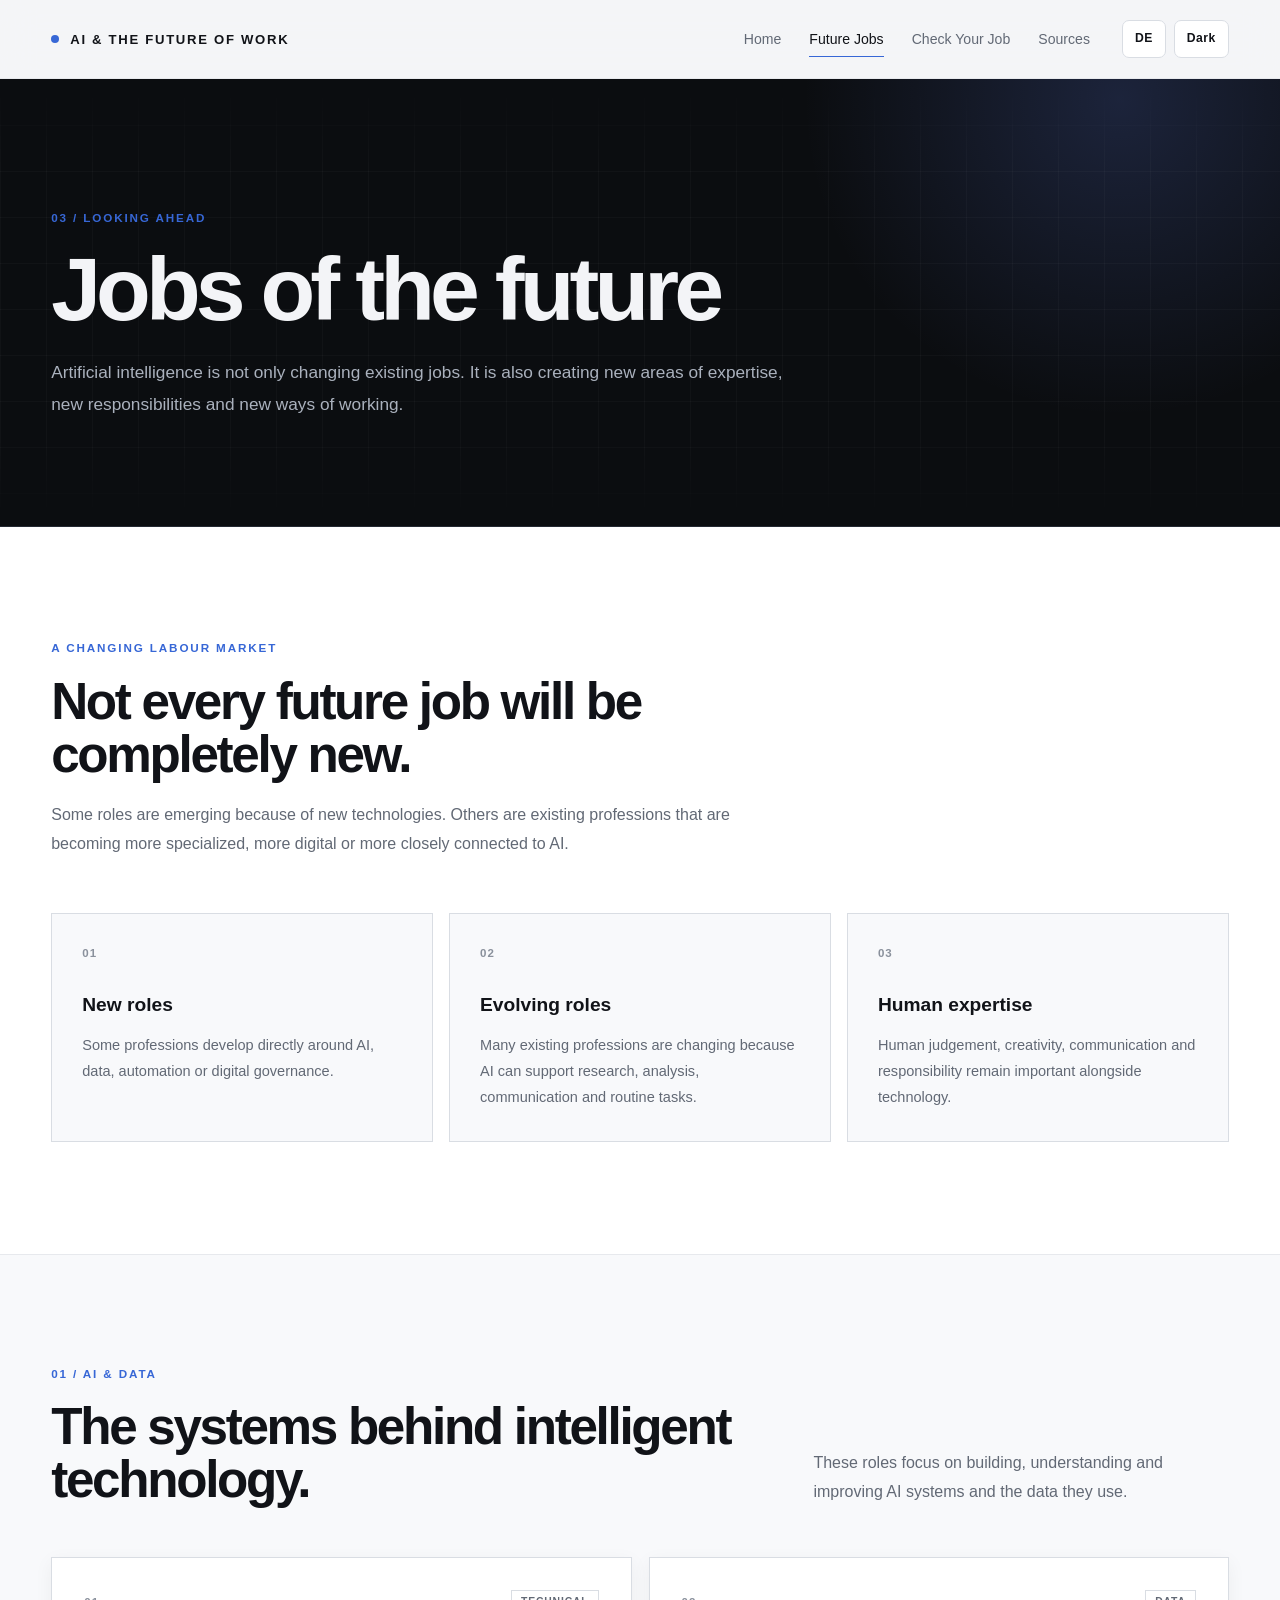
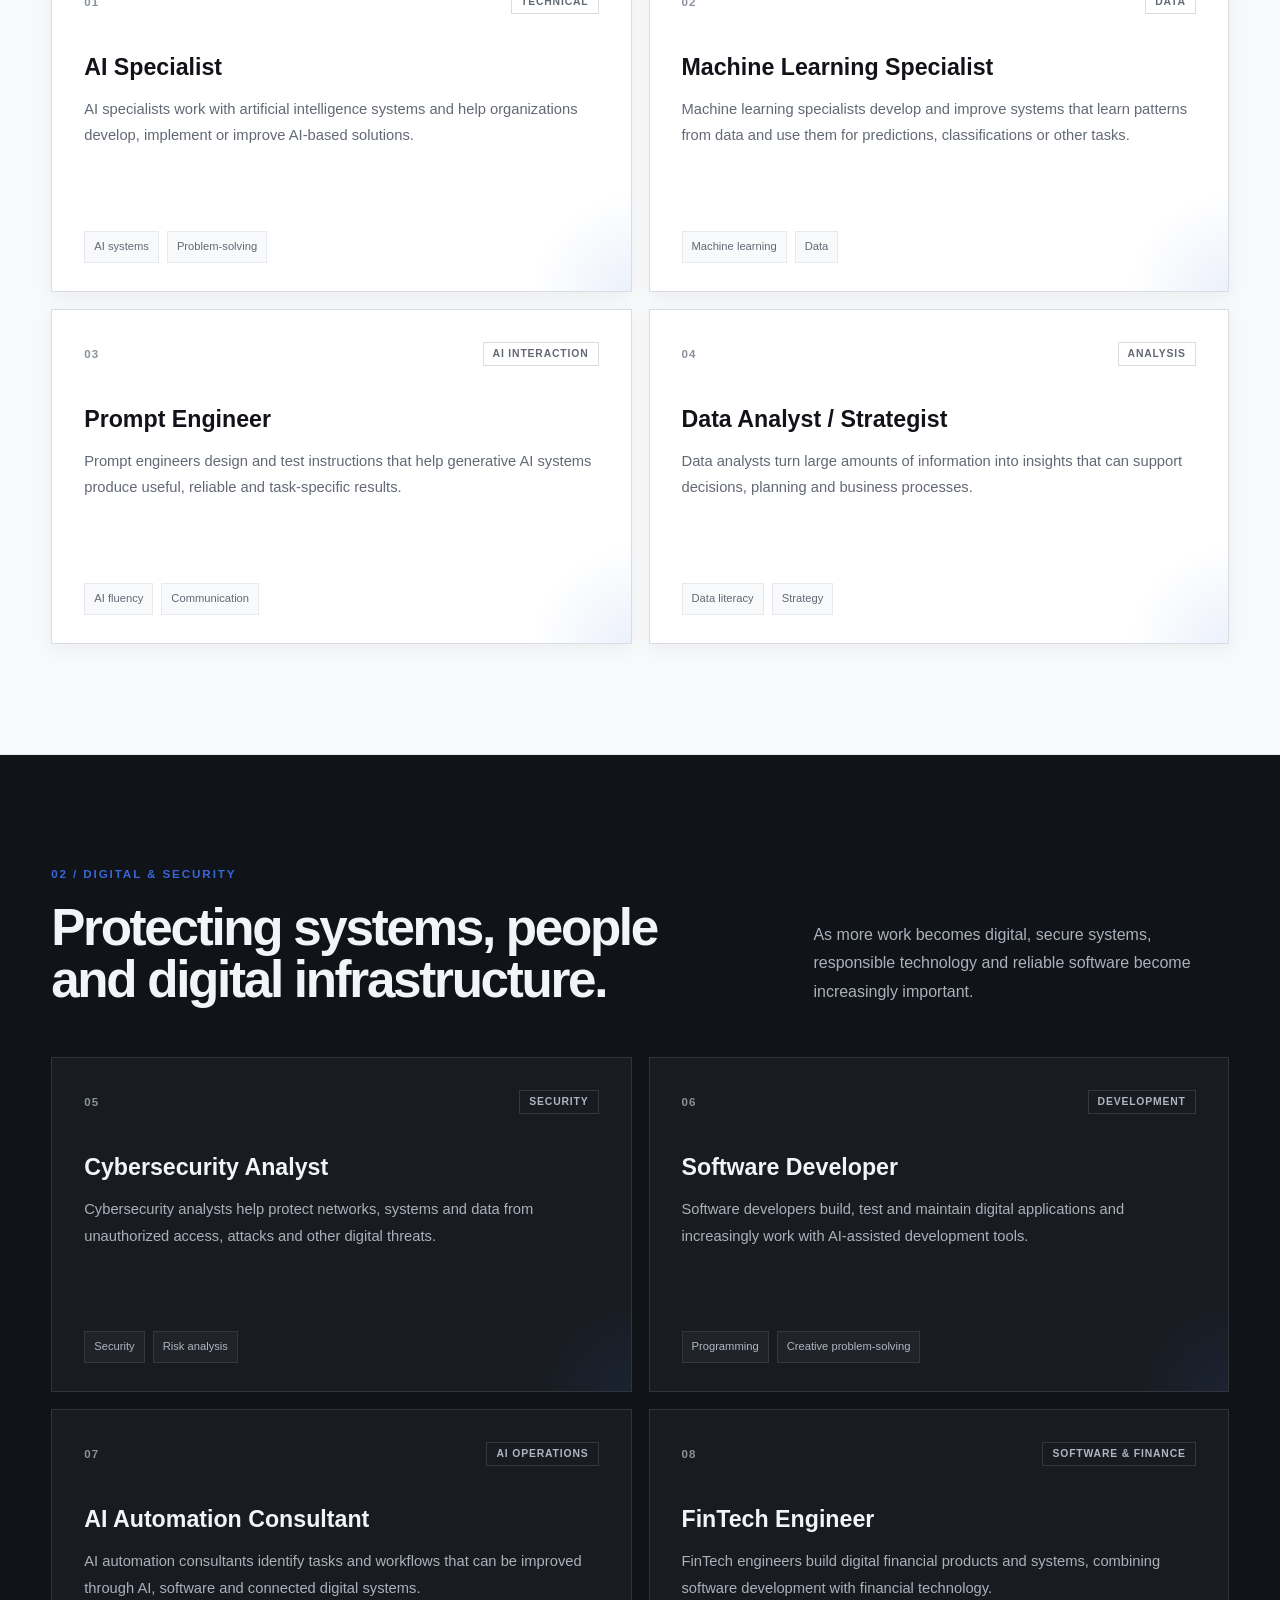
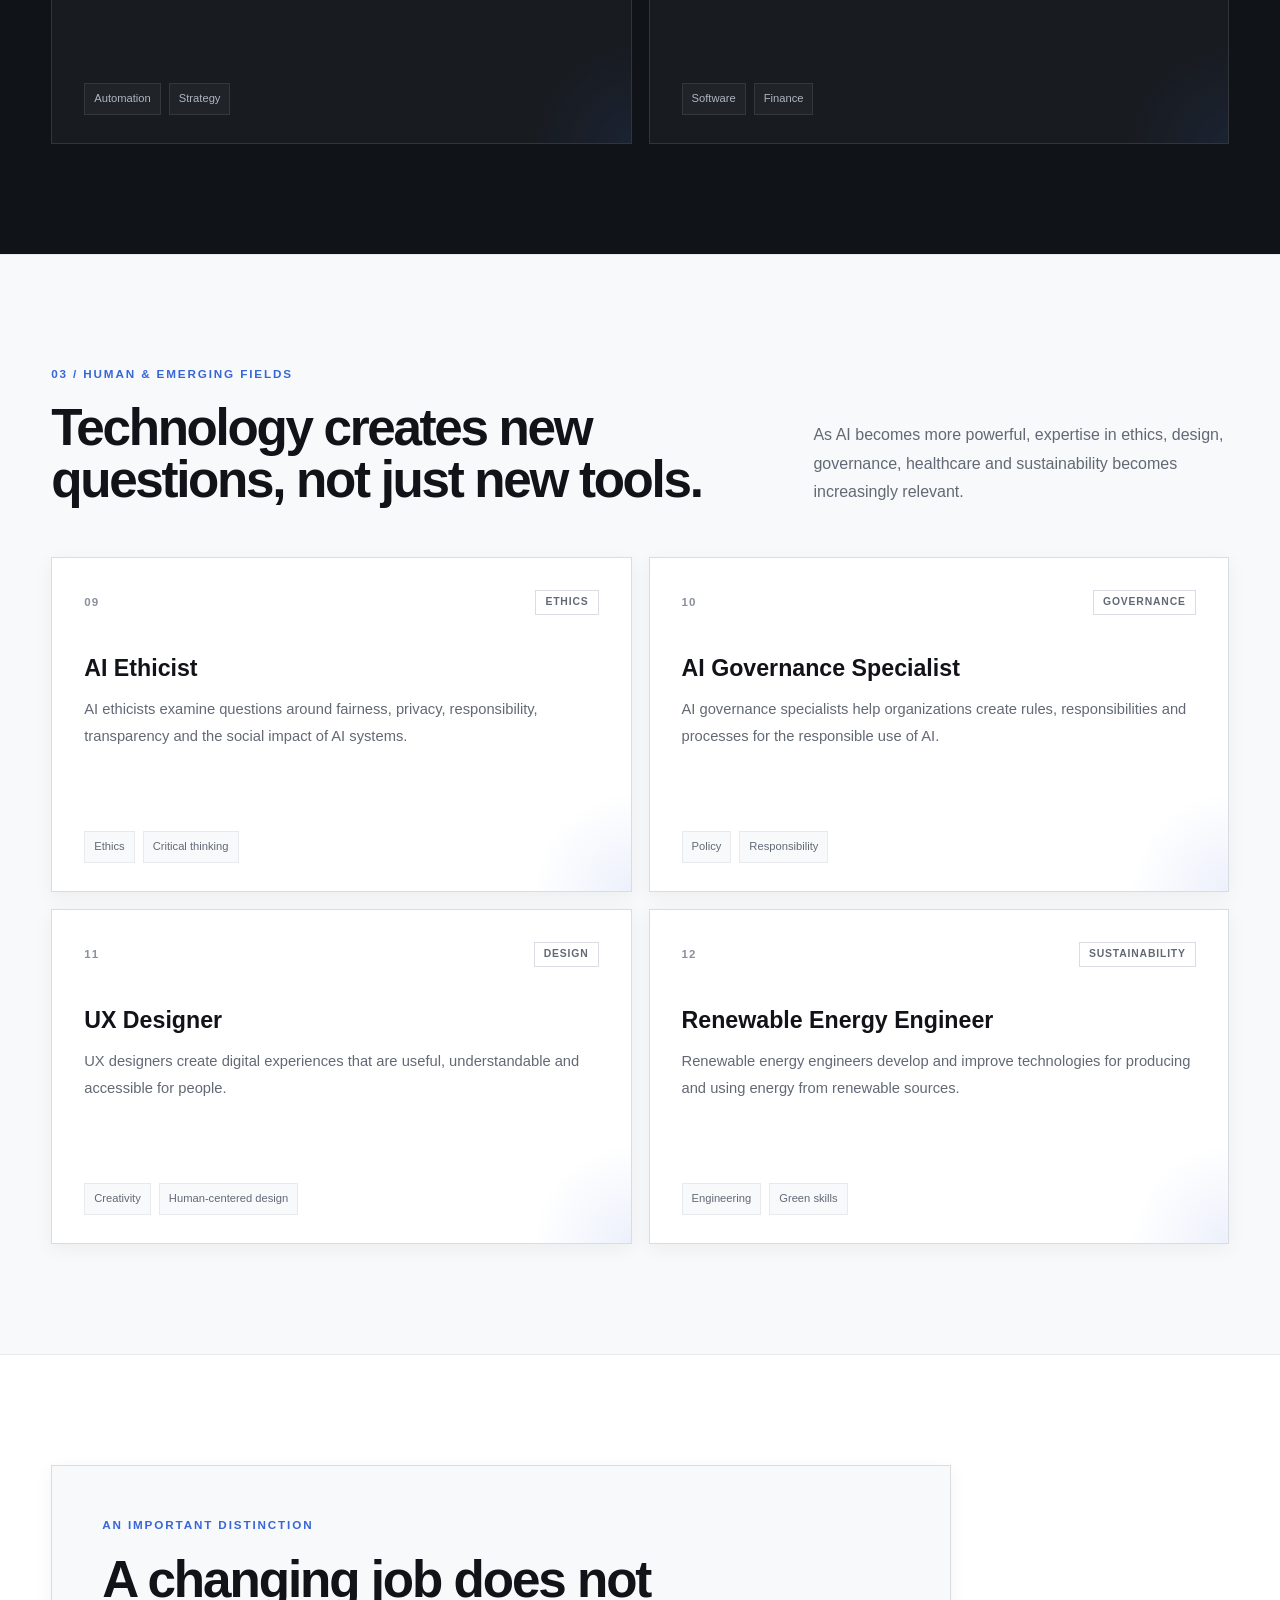
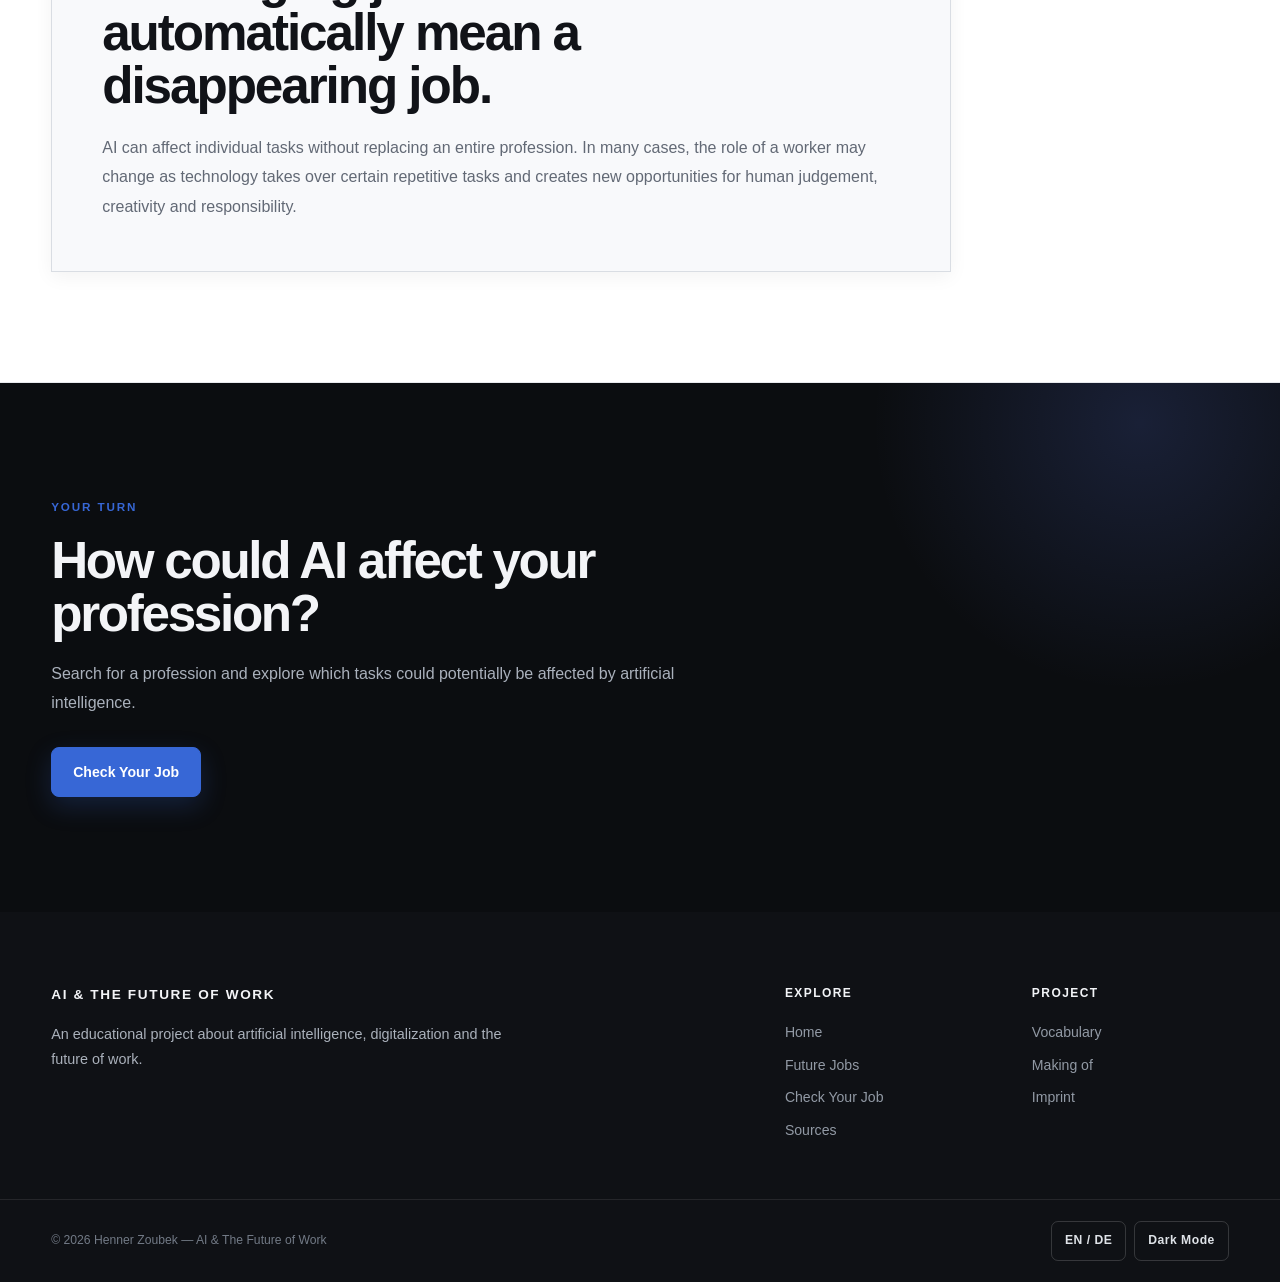
==== future-jobs.html @ 4d1d3760 "AI and the Future of Work It was a pleasure to work on this website.   The homesite is index.html." ====
<html lang="en">

<head>

    <meta charset="UTF-8">

    <meta
        name="viewport"
        content="width=device-width, initial-scale=1.0"
    >

    <meta
        name="description"
        content="Future Jobs — explore professions and areas of work that could become increasingly important as artificial intelligence and digitalization develop."
    >

    <title>
        Future Jobs — AI &amp; The Future of Work
    </title>

    <link
        rel="stylesheet"
        href="style.css"
    >

</head>


<body>


    <!-- =========================================
         HEADER
    ========================================== -->

    <header class="site-header">

        <div class="header-container">

            <a
                href="index.html"
                class="site-logo"
            >
                AI &amp; THE FUTURE OF WORK
            </a>


            <nav
                class="main-navigation"
                aria-label="Main navigation"
            >

                <a
                    href="index.html"
                    data-en="Home"
                    data-de="Startseite"
                >
                    Home
                </a>


                <a
                    href="future-jobs.html"
                    class="active"
                    data-en="Future Jobs"
                    data-de="Berufe der Zukunft"
                >
                    Future Jobs
                </a>


                <a
                    href="job-checker.html"
                    data-en="Check Your Job"
                    data-de="Deinen Beruf prüfen"
                >
                    Check Your Job
                </a>


                <a
                    href="sources.html"
                    data-en="Sources"
                    data-de="Quellen"
                >
                    Sources
                </a>

            </nav>


            <div class="header-controls">

                <button
                    type="button"
                    id="language-button"
                    aria-label="Change language"
                >
                    DE
                </button>


                <button
                    type="button"
                    id="theme-button"
                    aria-label="Toggle dark mode"
                >
                    Dark
                </button>

            </div>

        </div>

    </header>



    <!-- =========================================
         MAIN CONTENT
    ========================================== -->

    <main>


        <!-- =====================================
             HERO
        ====================================== -->

        <section class="future-jobs-hero">

            <div class="content-container">

                <div class="future-jobs-hero-content">

                    <p
                        class="section-label"
                        data-en="03 / LOOKING AHEAD"
                        data-de="03 / BLICK NACH VORN"
                    >
                        03 / LOOKING AHEAD
                    </p>


                    <h1
                        data-en="Jobs of the future"
                        data-de="Berufe der Zukunft"
                    >
                        Jobs of the future
                    </h1>


                    <p
                        data-en="Artificial intelligence is not only changing existing jobs. It is also creating new areas of expertise, new responsibilities and new ways of working."
                        data-de="Künstliche Intelligenz verändert nicht nur bestehende Berufe. Sie schafft auch neue Fachgebiete, neue Verantwortlichkeiten und neue Arbeitsweisen."
                    >
                        Artificial intelligence is not only changing
                        existing jobs. It is also creating new areas
                        of expertise, new responsibilities and new
                        ways of working.
                    </p>

                </div>

            </div>

        </section>



        <!-- =====================================
             INTRODUCTION
        ====================================== -->

        <section class="content-section future-jobs-introduction">

            <div class="content-container">

                <div class="section-header">

                    <p
                        class="section-label"
                        data-en="A CHANGING LABOUR MARKET"
                        data-de="EIN SICH VERÄNDERNDER ARBEITSMARKT"
                    >
                        A CHANGING LABOUR MARKET
                    </p>


                    <h2
                        data-en="Not every future job will be completely new."
                        data-de="Nicht jeder Zukunftsberuf wird komplett neu sein."
                    >
                        Not every future job will be completely new.
                    </h2>


                    <p
                        class="section-introduction"
                        data-en="Some roles are emerging because of new technologies. Others are existing professions that are becoming more specialized, more digital or more closely connected to AI."
                        data-de="Einige Berufe entstehen durch neue Technologien. Andere sind bestehende Berufe, die spezialisierter, digitaler oder stärker mit KI verbunden werden."
                    >
                        Some roles are emerging because of new
                        technologies. Others are existing professions
                        that are becoming more specialized, more
                        digital or more closely connected to AI.
                    </p>

                </div>


                <div class="future-job-principles">

                    <div class="future-job-principle">

                        <span class="future-job-principle-number">
                            01
                        </span>

                        <h3
                            data-en="New roles"
                            data-de="Neue Rollen"
                        >
                            New roles
                        </h3>

                        <p
                            data-en="Some professions develop directly around AI, data, automation or digital governance."
                            data-de="Einige Berufe entwickeln sich direkt rund um KI, Daten, Automatisierung oder digitale Governance."
                        >
                            Some professions develop directly around
                            AI, data, automation or digital governance.
                        </p>

                    </div>


                    <div class="future-job-principle">

                        <span class="future-job-principle-number">
                            02
                        </span>

                        <h3
                            data-en="Evolving roles"
                            data-de="Sich verändernde Berufe"
                        >
                            Evolving roles
                        </h3>

                        <p
                            data-en="Many existing professions are changing because AI can support research, analysis, communication and routine tasks."
                            data-de="Viele bestehende Berufe verändern sich, weil KI Forschung, Analyse, Kommunikation und Routineaufgaben unterstützen kann."
                        >
                            Many existing professions are changing because
                            AI can support research, analysis, communication
                            and routine tasks.
                        </p>

                    </div>


                    <div class="future-job-principle">

                        <span class="future-job-principle-number">
                            03
                        </span>

                        <h3
                            data-en="Human expertise"
                            data-de="Menschliche Expertise"
                        >
                            Human expertise
                        </h3>

                        <p
                            data-en="Human judgement, creativity, communication and responsibility remain important alongside technology."
                            data-de="Menschliches Urteilsvermögen, Kreativität, Kommunikation und Verantwortung bleiben neben Technologie wichtig."
                        >
                            Human judgement, creativity, communication
                            and responsibility remain important alongside
                            technology.
                        </p>

                    </div>

                </div>

            </div>

        </section>



        <!-- =====================================
             AI & DATA
        ====================================== -->

        <section class="future-jobs-category">

            <div class="content-container">

                <div class="future-jobs-category-header">

                    <div>

                        <p
                            class="section-label"
                            data-en="01 / AI & DATA"
                            data-de="01 / KI & DATEN"
                        >
                            01 / AI &amp; DATA
                        </p>


                        <h2
                            data-en="The systems behind intelligent technology."
                            data-de="Die Systeme hinter intelligenter Technologie."
                        >
                            The systems behind intelligent technology.
                        </h2>

                    </div>


                    <p
                        data-en="These roles focus on building, understanding and improving AI systems and the data they use."
                        data-de="Diese Berufe beschäftigen sich mit der Entwicklung, dem Verständnis und der Verbesserung von KI-Systemen und den dazugehörigen Daten."
                    >
                        These roles focus on building, understanding
                        and improving AI systems and the data they use.
                    </p>

                </div>


                <div class="future-job-grid">


                    <article class="future-job-card">

                        <div class="future-job-card-top">

                            <span class="future-job-number">
                                01
                            </span>

                            <span
                                class="future-job-tag"
                                data-en="TECHNICAL"
                                data-de="TECHNISCH"
                            >
                                TECHNICAL
                            </span>

                        </div>


                        <h3
                            data-en="AI Specialist"
                            data-de="KI-Spezialist"
                        >
                            AI Specialist
                        </h3>


                        <p
                            data-en="AI specialists work with artificial intelligence systems and help organizations develop, implement or improve AI-based solutions."
                            data-de="KI-Spezialisten arbeiten mit Systemen künstlicher Intelligenz und helfen Organisationen dabei, KI-Lösungen zu entwickeln, einzusetzen oder zu verbessern."
                        >
                            AI specialists work with artificial
                            intelligence systems and help organizations
                            develop, implement or improve AI-based
                            solutions.
                        </p>


                        <div class="future-job-skills">

                            <span
                                data-en="AI systems"
                                data-de="KI-Systeme"
                            >
                                AI systems
                            </span>

                            <span
                                data-en="Problem-solving"
                                data-de="Problemlösung"
                            >
                                Problem-solving
                            </span>

                        </div>

                    </article>



                    <article class="future-job-card">

                        <div class="future-job-card-top">

                            <span class="future-job-number">
                                02
                            </span>

                            <span
                                class="future-job-tag"
                                data-en="DATA"
                                data-de="DATEN"
                            >
                                DATA
                            </span>

                        </div>


                        <h3
                            data-en="Machine Learning Specialist"
                            data-de="Machine-Learning-Spezialist"
                        >
                            Machine Learning Specialist
                        </h3>


                        <p
                            data-en="Machine learning specialists develop and improve systems that learn patterns from data and use them for predictions, classifications or other tasks."
                            data-de="Machine-Learning-Spezialisten entwickeln und verbessern Systeme, die Muster aus Daten lernen und für Vorhersagen, Klassifikationen oder andere Aufgaben nutzen."
                        >
                            Machine learning specialists develop and
                            improve systems that learn patterns from data
                            and use them for predictions, classifications
                            or other tasks.
                        </p>


                        <div class="future-job-skills">

                            <span
                                data-en="Machine learning"
                                data-de="Maschinelles Lernen"
                            >
                                Machine learning
                            </span>

                            <span
                                data-en="Data"
                                data-de="Daten"
                            >
                                Data
                            </span>

                        </div>

                    </article>



                    <article class="future-job-card">

                        <div class="future-job-card-top">

                            <span class="future-job-number">
                                03
                            </span>

                            <span
                                class="future-job-tag"
                                data-en="AI INTERACTION"
                                data-de="KI-INTERAKTION"
                            >
                                AI INTERACTION
                            </span>

                        </div>


                        <h3
                            data-en="Prompt Engineer"
                            data-de="Prompt Engineer"
                        >
                            Prompt Engineer
                        </h3>


                        <p
                            data-en="Prompt engineers design and test instructions that help generative AI systems produce useful, reliable and task-specific results."
                            data-de="Prompt Engineers entwickeln und testen Anweisungen, mit denen generative KI-Systeme nützliche, zuverlässige und aufgabenbezogene Ergebnisse erzeugen."
                        >
                            Prompt engineers design and test instructions
                            that help generative AI systems produce useful,
                            reliable and task-specific results.
                        </p>


                        <div class="future-job-skills">

                            <span
                                data-en="AI fluency"
                                data-de="KI-Kompetenz"
                            >
                                AI fluency
                            </span>

                            <span
                                data-en="Communication"
                                data-de="Kommunikation"
                            >
                                Communication
                            </span>

                        </div>

                    </article>



                    <article class="future-job-card">

                        <div class="future-job-card-top">

                            <span class="future-job-number">
                                04
                            </span>

                            <span
                                class="future-job-tag"
                                data-en="ANALYSIS"
                                data-de="ANALYSE"
                            >
                                ANALYSIS
                            </span>

                        </div>


                        <h3
                            data-en="Data Analyst / Strategist"
                            data-de="Datenanalyst / Datenstratege"
                        >
                            Data Analyst / Strategist
                        </h3>


                        <p
                            data-en="Data analysts turn large amounts of information into insights that can support decisions, planning and business processes."
                            data-de="Datenanalysten machen aus großen Informationsmengen Erkenntnisse, die Entscheidungen, Planung und Geschäftsprozesse unterstützen können."
                        >
                            Data analysts turn large amounts of information
                            into insights that can support decisions,
                            planning and business processes.
                        </p>


                        <div class="future-job-skills">

                            <span
                                data-en="Data literacy"
                                data-de="Datenkompetenz"
                            >
                                Data literacy
                            </span>

                            <span
                                data-en="Strategy"
                                data-de="Strategie"
                            >
                                Strategy
                            </span>

                        </div>

                    </article>

                </div>

            </div>

        </section>



        <!-- =====================================
             DIGITAL & SECURITY
        ====================================== -->

        <section class="future-jobs-category future-jobs-category-dark">

            <div class="content-container">

                <div class="future-jobs-category-header">

                    <div>

                        <p
                            class="section-label"
                            data-en="02 / DIGITAL & SECURITY"
                            data-de="02 / DIGITAL & SICHERHEIT"
                        >
                            02 / DIGITAL &amp; SECURITY
                        </p>


                        <h2
                            data-en="Protecting systems, people and digital infrastructure."
                            data-de="Systeme, Menschen und digitale Infrastruktur schützen."
                        >
                            Protecting systems, people and digital infrastructure.
                        </h2>

                    </div>


                    <p
                        data-en="As more work becomes digital, secure systems, responsible technology and reliable software become increasingly important."
                        data-de="Je digitaler die Arbeitswelt wird, desto wichtiger werden sichere Systeme, verantwortungsvolle Technologie und zuverlässige Software."
                    >
                        As more work becomes digital, secure systems,
                        responsible technology and reliable software
                        become increasingly important.
                    </p>

                </div>


                <div class="future-job-grid">


                    <article class="future-job-card">

                        <div class="future-job-card-top">

                            <span class="future-job-number">
                                05
                            </span>

                            <span
                                class="future-job-tag"
                                data-en="SECURITY"
                                data-de="SICHERHEIT"
                            >
                                SECURITY
                            </span>

                        </div>


                        <h3
                            data-en="Cybersecurity Analyst"
                            data-de="Cybersicherheitsanalyst"
                        >
                            Cybersecurity Analyst
                        </h3>


                        <p
                            data-en="Cybersecurity analysts help protect networks, systems and data from unauthorized access, attacks and other digital threats."
                            data-de="Cybersicherheitsanalysten helfen dabei, Netzwerke, Systeme und Daten vor unbefugtem Zugriff, Angriffen und anderen digitalen Bedrohungen zu schützen."
                        >
                            Cybersecurity analysts help protect
                            networks, systems and data from unauthorized
                            access, attacks and other digital threats.
                        </p>


                        <div class="future-job-skills">

                            <span
                                data-en="Security"
                                data-de="Sicherheit"
                            >
                                Security
                            </span>

                            <span
                                data-en="Risk analysis"
                                data-de="Risikoanalyse"
                            >
                                Risk analysis
                            </span>

                        </div>

                    </article>



                    <article class="future-job-card">

                        <div class="future-job-card-top">

                            <span class="future-job-number">
                                06
                            </span>

                            <span
                                class="future-job-tag"
                                data-en="DEVELOPMENT"
                                data-de="ENTWICKLUNG"
                            >
                                DEVELOPMENT
                            </span>

                        </div>


                        <h3
                            data-en="Software Developer"
                            data-de="Softwareentwickler"
                        >
                            Software Developer
                        </h3>


                        <p
                            data-en="Software developers build, test and maintain digital applications and increasingly work with AI-assisted development tools."
                            data-de="Softwareentwickler entwickeln, testen und warten digitale Anwendungen und arbeiten zunehmend mit KI-gestützten Entwicklungswerkzeugen."
                        >
                            Software developers build, test and maintain
                            digital applications and increasingly work
                            with AI-assisted development tools.
                        </p>


                        <div class="future-job-skills">

                            <span
                                data-en="Programming"
                                data-de="Programmierung"
                            >
                                Programming
                            </span>

                            <span
                                data-en="Creative problem-solving"
                                data-de="Kreatives Problemlösen"
                            >
                                Creative problem-solving
                            </span>

                        </div>

                    </article>



                    <article class="future-job-card">

                        <div class="future-job-card-top">

                            <span class="future-job-number">
                                07
                            </span>

                            <span
                                class="future-job-tag"
                                data-en="AI OPERATIONS"
                                data-de="KI-AUTOMATISIERUNG"
                            >
                                AI OPERATIONS
                            </span>

                        </div>


                        <h3
                            data-en="AI Automation Consultant"
                            data-de="KI-Automatisierungsberater"
                        >
                            AI Automation Consultant
                        </h3>


                        <p
                            data-en="AI automation consultants identify tasks and workflows that can be improved through AI, software and connected digital systems."
                            data-de="KI-Automatisierungsberater analysieren Aufgaben und Arbeitsabläufe, die durch KI, Software und vernetzte digitale Systeme verbessert werden können."
                        >
                            AI automation consultants identify tasks
                            and workflows that can be improved through
                            AI, software and connected digital systems.
                        </p>


                        <div class="future-job-skills">

                            <span
                                data-en="Automation"
                                data-de="Automatisierung"
                            >
                                Automation
                            </span>

                            <span
                                data-en="Strategy"
                                data-de="Strategie"
                            >
                                Strategy
                            </span>

                        </div>

                    </article>



                    <article class="future-job-card">

                        <div class="future-job-card-top">

                            <span class="future-job-number">
                                08
                            </span>

                            <span
                                class="future-job-tag"
                                data-en="SOFTWARE & FINANCE"
                                data-de="SOFTWARE & FINANZEN"
                            >
                                SOFTWARE &amp; FINANCE
                            </span>

                        </div>


                        <h3
                            data-en="FinTech Engineer"
                            data-de="FinTech Engineer"
                        >
                            FinTech Engineer
                        </h3>


                        <p
                            data-en="FinTech engineers build digital financial products and systems, combining software development with financial technology."
                            data-de="FinTech Engineers entwickeln digitale Finanzprodukte und -systeme und verbinden Softwareentwicklung mit Finanztechnologie."
                        >
                            FinTech engineers build digital financial
                            products and systems, combining software
                            development with financial technology.
                        </p>


                        <div class="future-job-skills">

                            <span
                                data-en="Software"
                                data-de="Software"
                            >
                                Software
                            </span>

                            <span
                                data-en="Finance"
                                data-de="Finanzen"
                            >
                                Finance
                            </span>

                        </div>

                    </article>

                </div>

            </div>

        </section>



        <!-- =====================================
             HUMAN & EMERGING FIELDS
        ====================================== -->

        <section class="future-jobs-category">

            <div class="content-container">

                <div class="future-jobs-category-header">

                    <div>

                        <p
                            class="section-label"
                            data-en="03 / HUMAN & EMERGING FIELDS"
                            data-de="03 / MENSCH & NEUE BEREICHE"
                        >
                            03 / HUMAN &amp; EMERGING FIELDS
                        </p>


                        <h2
                            data-en="Technology creates new questions, not just new tools."
                            data-de="Technologie schafft nicht nur neue Werkzeuge, sondern auch neue Fragen."
                        >
                            Technology creates new questions,
                            not just new tools.
                        </h2>

                    </div>


                    <p
                        data-en="As AI becomes more powerful, expertise in ethics, design, governance, healthcare and sustainability becomes increasingly relevant."
                        data-de="Je leistungsfähiger KI wird, desto wichtiger werden Fachwissen in Ethik, Design, Governance, Gesundheitswesen und Nachhaltigkeit."
                    >
                        As AI becomes more powerful, expertise in ethics,
                        design, governance, healthcare and sustainability
                        becomes increasingly relevant.
                    </p>

                </div>


                <div class="future-job-grid">


                    <article class="future-job-card">

                        <div class="future-job-card-top">

                            <span class="future-job-number">
                                09
                            </span>

                            <span
                                class="future-job-tag"
                                data-en="ETHICS"
                                data-de="ETHIK"
                            >
                                ETHICS
                            </span>

                        </div>


                        <h3
                            data-en="AI Ethicist"
                            data-de="KI-Ethiker"
                        >
                            AI Ethicist
                        </h3>


                        <p
                            data-en="AI ethicists examine questions around fairness, privacy, responsibility, transparency and the social impact of AI systems."
                            data-de="KI-Ethiker beschäftigen sich mit Fragen zu Fairness, Datenschutz, Verantwortung, Transparenz und den gesellschaftlichen Auswirkungen von KI-Systemen."
                        >
                            AI ethicists examine questions around
                            fairness, privacy, responsibility, transparency
                            and the social impact of AI systems.
                        </p>


                        <div class="future-job-skills">

                            <span
                                data-en="Ethics"
                                data-de="Ethik"
                            >
                                Ethics
                            </span>

                            <span
                                data-en="Critical thinking"
                                data-de="Kritisches Denken"
                            >
                                Critical thinking
                            </span>

                        </div>

                    </article>



                    <article class="future-job-card">

                        <div class="future-job-card-top">

                            <span class="future-job-number">
                                10
                            </span>

                            <span
                                class="future-job-tag"
                                data-en="GOVERNANCE"
                                data-de="GOVERNANCE"
                            >
                                GOVERNANCE
                            </span>

                        </div>


                        <h3
                            data-en="AI Governance Specialist"
                            data-de="KI-Governance-Spezialist"
                        >
                            AI Governance Specialist
                        </h3>


                        <p
                            data-en="AI governance specialists help organizations create rules, responsibilities and processes for the responsible use of AI."
                            data-de="KI-Governance-Spezialisten helfen Organisationen dabei, Regeln, Verantwortlichkeiten und Prozesse für den verantwortungsvollen Einsatz von KI zu entwickeln."
                        >
                            AI governance specialists help organizations
                            create rules, responsibilities and processes
                            for the responsible use of AI.
                        </p>


                        <div class="future-job-skills">

                            <span
                                data-en="Policy"
                                data-de="Regeln & Richtlinien"
                            >
                                Policy
                            </span>

                            <span
                                data-en="Responsibility"
                                data-de="Verantwortung"
                            >
                                Responsibility
                            </span>

                        </div>

                    </article>



                    <article class="future-job-card">

                        <div class="future-job-card-top">

                            <span class="future-job-number">
                                11
                            </span>

                            <span
                                class="future-job-tag"
                                data-en="DESIGN"
                                data-de="DESIGN"
                            >
                                DESIGN
                            </span>

                        </div>


                        <h3
                            data-en="UX Designer"
                            data-de="UX-Designer"
                        >
                            UX Designer
                        </h3>


                        <p
                            data-en="UX designers create digital experiences that are useful, understandable and accessible for people."
                            data-de="UX-Designer gestalten digitale Anwendungen und Erlebnisse, die nützlich, verständlich und zugänglich für Menschen sind."
                        >
                            UX designers create digital experiences
                            that are useful, understandable and
                            accessible for people.
                        </p>


                        <div class="future-job-skills">

                            <span
                                data-en="Creativity"
                                data-de="Kreativität"
                            >
                                Creativity
                            </span>

                            <span
                                data-en="Human-centered design"
                                data-de="Menschzentriertes Design"
                            >
                                Human-centered design
                            </span>

                        </div>

                    </article>



                    <article class="future-job-card">

                        <div class="future-job-card-top">

                            <span class="future-job-number">
                                12
                            </span>

                            <span
                                class="future-job-tag"
                                data-en="SUSTAINABILITY"
                                data-de="NACHHALTIGKEIT"
                            >
                                SUSTAINABILITY
                            </span>

                        </div>


                        <h3
                            data-en="Renewable Energy Engineer"
                            data-de="Ingenieur für erneuerbare Energien"
                        >
                            Renewable Energy Engineer
                        </h3>


                        <p
                            data-en="Renewable energy engineers develop and improve technologies for producing and using energy from renewable sources."
                            data-de="Ingenieure für erneuerbare Energien entwickeln und verbessern Technologien zur Erzeugung und Nutzung von Energie aus erneuerbaren Quellen."
                        >
                            Renewable energy engineers develop and
                            improve technologies for producing and using
                            energy from renewable sources.
                        </p>


                        <div class="future-job-skills">

                            <span
                                data-en="Engineering"
                                data-de="Ingenieurwesen"
                            >
                                Engineering
                            </span>

                            <span
                                data-en="Green skills"
                                data-de="Green Skills"
                            >
                                Green skills
                            </span>

                        </div>

                    </article>

                </div>

            </div>

        </section>



        <!-- =====================================
             FINAL NOTE
        ====================================== -->

        <section class="future-jobs-note">

            <div class="content-container">

                <div class="future-jobs-note-inner">

                    <p
                        class="section-label"
                        data-en="AN IMPORTANT DISTINCTION"
                        data-de="EINE WICHTIGE UNTERSCHEIDUNG"
                    >
                        AN IMPORTANT DISTINCTION
                    </p>


                    <h2
                        data-en="A changing job does not automatically mean a disappearing job."
                        data-de="Ein sich verändernder Beruf ist nicht automatisch ein verschwindender Beruf."
                    >
                        A changing job does not automatically mean
                        a disappearing job.
                    </h2>


                    <p
                        data-en="AI can affect individual tasks without replacing an entire profession. In many cases, the role of a worker may change as technology takes over certain repetitive tasks and creates new opportunities for human judgement, creativity and responsibility."
                        data-de="KI kann einzelne Aufgaben beeinflussen, ohne einen gesamten Beruf zu ersetzen. In vielen Fällen kann sich die Rolle eines Beschäftigten verändern, wenn Technologie bestimmte wiederholbare Aufgaben übernimmt und neue Möglichkeiten für menschliches Urteilsvermögen, Kreativität und Verantwortung entstehen."
                    >
                        AI can affect individual tasks without replacing
                        an entire profession. In many cases, the role of
                        a worker may change as technology takes over
                        certain repetitive tasks and creates new
                        opportunities for human judgement, creativity
                        and responsibility.
                    </p>

                </div>

            </div>

        </section>



        <!-- =====================================
             CTA
        ====================================== -->

        <section class="future-jobs-cta">

            <div class="content-container">

                <div class="future-jobs-cta-content">

                    <p
                        class="section-label"
                        data-en="YOUR TURN"
                        data-de="JETZT BIST DU DRAN"
                    >
                        YOUR TURN
                    </p>


                    <h2
                        data-en="How could AI affect your profession?"
                        data-de="Wie könnte KI deinen Beruf beeinflussen?"
                    >
                        How could AI affect your profession?
                    </h2>


                    <p
                        data-en="Search for a profession and explore which tasks could potentially be affected by artificial intelligence."
                        data-de="Suche nach einem Beruf und entdecke, welche Aufgaben möglicherweise von künstlicher Intelligenz beeinflusst werden könnten."
                    >
                        Search for a profession and explore which
                        tasks could potentially be affected by
                        artificial intelligence.
                    </p>


                    <a
                        href="job-checker.html"
                        class="button button-primary"
                        data-en="Check Your Job"
                        data-de="Deinen Beruf prüfen"
                    >
                        Check Your Job
                    </a>

                </div>

            </div>

        </section>


    </main>



    <!-- =========================================
         FOOTER
    ========================================== -->

    <footer class="site-footer">

        <div class="footer-container">


            <div class="footer-brand">

                <h3>
                    AI &amp; THE FUTURE OF WORK
                </h3>


                <p
                    data-en="An educational project about artificial intelligence, digitalization and the future of work."
                    data-de="Ein Bildungsprojekt über künstliche Intelligenz, Digitalisierung und die Zukunft der Arbeit."
                >
                    An educational project about artificial
                    intelligence, digitalization and the
                    future of work.
                </p>

            </div>



            <div class="footer-navigation">

                <div class="footer-column">

                    <h4
                        data-en="Explore"
                        data-de="Entdecken"
                    >
                        Explore
                    </h4>


                    <a
                        href="index.html"
                        data-en="Home"
                        data-de="Startseite"
                    >
                        Home
                    </a>


                    <a
                        href="future-jobs.html"
                        data-en="Future Jobs"
                        data-de="Berufe der Zukunft"
                    >
                        Future Jobs
                    </a>


                    <a
                        href="job-checker.html"
                        data-en="Check Your Job"
                        data-de="Deinen Beruf prüfen"
                    >
                        Check Your Job
                    </a>


                    <a
                        href="sources.html"
                        data-en="Sources"
                        data-de="Quellen"
                    >
                        Sources
                    </a>

                </div>


                <div class="footer-column">

                    <h4
                        data-en="Project"
                        data-de="Projekt"
                    >
                        Project
                    </h4>


                    <a
                        href="vocabulary.html"
                        data-en="Vocabulary"
                        data-de="Vokabeln"
                    >
                        Vocabulary
                    </a>
					
					<a
    href="making-of.html"
    data-en="Making of"
    data-de="Making of"
>
    Making of
</a>


                    <a
                        href="imprint.html"
                        data-en="Imprint"
                        data-de="Impressum"
                    >
                        Imprint
                    </a>

                </div>

            </div>

        </div>



        <div class="footer-bottom">

            <div class="footer-bottom-container">

                <p>
                    © 2026 Henner Zoubek — AI &amp; The Future of Work
                </p>


                <div class="footer-controls">

                    <button
                        type="button"
                        id="footer-language"
                    >
                        EN / DE
                    </button>


                    <button
                        type="button"
                        id="footer-theme"
                    >
                        Dark Mode
                    </button>

                </div>

            </div>

        </div>

    </footer>



    <!-- =========================================
         JAVASCRIPT
    ========================================== -->

    <script src="script.js"></script>

</body>

</html>
---- style.css ----
/* =========================================================
   AI & THE FUTURE OF WORK
   Main Stylesheet
   Editorial × Technology × Research
   ========================================================= */


/* =========================================================
   01. ROOT / GLOBAL VARIABLES
   ========================================================= */

:root {

    --bg: #f4f5f7;
    --surface: #ffffff;
    --surface-soft: #f8f9fb;

    --text: #111318;
    --text-secondary: #626975;
    --text-light: #8a919c;

    --border: #d9dde3;
    --border-soft: #e7e9ed;

    --accent: #3767d6;
    --accent-strong: #2452bd;
    --accent-soft: #edf2ff;

    --dark-bg: #0b0d10;
    --dark-surface: #13161b;
    --dark-surface-soft: #181c22;
    --dark-border: #2c3139;

    --shadow-sm:
        0 5px 18px rgba(17, 19, 24, 0.05);

    --shadow-md:
        0 15px 40px rgba(17, 19, 24, 0.08);

    --shadow-lg:
        0 25px 70px rgba(17, 19, 24, 0.12);

    --header-bg:
        rgba(244, 245, 247, 0.88);
}


/* =========================================================
   02. DARK MODE
   ========================================================= */

html.dark-mode {

    --bg: #0b0d10;
    --surface: #13161b;
    --surface-soft: #171a20;

    --text: #f2f4f7;
    --text-secondary: #aab1bc;
    --text-light: #7f8793;

    --border: #2d333c;
    --border-soft: #22272f;

    --accent: #83a5ff;
    --accent-strong: #a0baff;
    --accent-soft: #1b2436;

    --shadow-sm:
        0 5px 18px rgba(0, 0, 0, 0.22);

    --shadow-md:
        0 18px 45px rgba(0, 0, 0, 0.30);

    --shadow-lg:
        0 30px 80px rgba(0, 0, 0, 0.42);

    --header-bg:
        rgba(11, 13, 16, 0.84);
}


/* =========================================================
   03. RESET
   ========================================================= */

* {
    margin: 0;
    padding: 0;
    box-sizing: border-box;
}


html {
    scroll-behavior: smooth;
    background: var(--bg);
}


body {

    min-height: 100vh;

    font-family:
        Arial,
        Helvetica,
        sans-serif;

    background: var(--bg);
    color: var(--text);

    line-height: 1.6;

    overflow-x: hidden;

    transition:
        background-color 0.35s ease,
        color 0.35s ease;
}


img {
    display: block;
    max-width: 100%;
}


a {
    color: inherit;
    text-decoration: none;
}


button,
input,
select,
textarea {
    font: inherit;
}


/* =========================================================
   04. GLOBAL TRANSITIONS
   ========================================================= */

body,
section,
article,
header,
footer,
button,
a,
.capability-card,
.impact-card,
.comparison-card,
.skill-item {

    transition:
        background-color 0.35s ease,
        color 0.35s ease,
        border-color 0.35s ease,
        box-shadow 0.35s ease,
        transform 0.35s ease;
}


/* =========================================================
   05. HEADER
   ========================================================= */

.site-header {

    position: sticky;
    top: 0;
    z-index: 1000;

    width: 100%;

    background:
        var(--header-bg);

    border-bottom:
        1px solid
        var(--border-soft);

    backdrop-filter:
        blur(18px);

    -webkit-backdrop-filter:
        blur(18px);

    animation:
        headerAppear 0.7s ease both;
}


@keyframes headerAppear {

    from {
        opacity: 0;
        transform: translateY(-12px);
    }

    to {
        opacity: 1;
        transform: translateY(0);
    }
}


.header-container {

    width:
        min(1240px, 92%);

    min-height: 78px;

    margin: 0 auto;

    display: flex;

    align-items: center;
    justify-content: space-between;

    gap: 28px;
}


/* =========================================================
   06. LOGO
   ========================================================= */

.site-logo {

    position: relative;

    display: inline-flex;
    align-items: center;

    flex-shrink: 0;

    font-size: 0.82rem;
    font-weight: 700;

    letter-spacing: 0.13em;

    text-transform: uppercase;

    white-space: nowrap;

    color: var(--text);
}


.site-logo::before {

    content: "";

    width: 8px;
    height: 8px;

    margin-right: 11px;

    border-radius: 50%;

    background:
        var(--accent);

    box-shadow:
        0 0 0 0 rgba(55, 103, 214, 0.35);

    animation:
        logoPulse 2.6s ease-out infinite;
}


@keyframes logoPulse {

    0% {
        box-shadow:
            0 0 0 0 rgba(55, 103, 214, 0.35);
    }

    70% {
        box-shadow:
            0 0 0 8px rgba(55, 103, 214, 0);
    }

    100% {
        box-shadow:
            0 0 0 0 rgba(55, 103, 214, 0);
    }
}


/* =========================================================
   07. NAVIGATION
   ========================================================= */

.main-navigation {

    display: flex;

    align-items: center;

    gap: 28px;

    margin-left: auto;
    margin-right: 4px;
}


.main-navigation a {

    position: relative;

    padding:
        7px
        0;

    color:
        var(--text-secondary);

    font-size: 0.88rem;
    font-weight: 500;

    white-space: nowrap;
}


.main-navigation a::after {

    content: "";

    position: absolute;

    left: 0;
    right: 0;
    bottom: 0;

    height: 1px;

    background:
        var(--accent);

    transform:
        scaleX(0);

    transform-origin:
        right;

    transition:
        transform 0.3s ease;
}


.main-navigation a:hover {

    color:
        var(--text);
}


.main-navigation a:hover::after,
.main-navigation a.active::after {

    transform:
        scaleX(1);

    transform-origin:
        left;
}


.main-navigation a.active {

    color:
        var(--text);
}


/* =========================================================
   08. HEADER CONTROLS
   ========================================================= */

.header-controls {

    display: flex;

    align-items: center;

    gap: 8px;
}


#language-button,
#theme-button,
#footer-language,
#footer-theme {

    position: relative;

    overflow: hidden;

    border:
        1px solid
        var(--border);

    background:
        var(--surface);

    color:
        var(--text);

    border-radius:
        7px;

    cursor: pointer;

    font-size: 0.76rem;

    font-weight: 700;

    letter-spacing: 0.04em;

    transition:
        background-color 0.25s ease,
        color 0.25s ease,
        border-color 0.25s ease,
        transform 0.2s ease,
        box-shadow 0.25s ease;
}


#language-button,
#theme-button {

    min-width: 42px;
    min-height: 38px;

    padding:
        0
        12px;
}


#language-button::before,
#theme-button::before,
#footer-language::before,
#footer-theme::before {

    content: "";

    position: absolute;

    top: 0;
    left: -120%;

    width: 80%;
    height: 100%;

    background:
        linear-gradient(
            100deg,
            transparent,
            rgba(255, 255, 255, 0.28),
            transparent
        );

    transform: skewX(-20deg);

    transition:
        left 0.6s ease;
}


#language-button:hover::before,
#theme-button:hover::before,
#footer-language:hover::before,
#footer-theme:hover::before {

    left: 140%;
}


#language-button:hover,
#theme-button:hover {

    background:
        var(--accent);

    color:
        #ffffff;

    border-color:
        var(--accent);

    box-shadow:
        0 8px 22px rgba(55, 103, 214, 0.22);

    transform:
        translateY(-2px);
}


/* =========================================================
   09. HERO
   ========================================================= */

.hero {

    position: relative;

    min-height: 720px;

    display: flex;

    align-items: center;

    overflow: hidden;

    border-bottom:
        1px solid
        var(--border-soft);

    background:
        var(--bg);
}


.hero::before {

    content: "";

    position: absolute;

    width: 620px;
    height: 620px;

    top: -180px;
    right: -140px;

    border-radius: 50%;

    background:
        radial-gradient(
            circle,
            rgba(55, 103, 214, 0.12) 0%,
            rgba(55, 103, 214, 0.04) 38%,
            transparent 72%
        );

    filter:
        blur(8px);

    animation:
        heroOrb 11s ease-in-out infinite alternate;

    pointer-events: none;
}


.hero::after {

    content: "";

    position: absolute;

    width: 460px;
    height: 460px;

    bottom: -210px;
    left: -170px;

    border-radius: 50%;

    background:
        radial-gradient(
            circle,
            rgba(130, 165, 255, 0.08),
            transparent 70%
        );

    animation:
        heroOrbTwo 14s ease-in-out infinite alternate;

    pointer-events: none;
}


@keyframes heroOrb {

    from {
        transform:
            translate3d(
                0,
                0,
                0
            );
    }

    to {
        transform:
            translate3d(
                -55px,
                35px,
                0
            );
    }
}


@keyframes heroOrbTwo {

    from {
        transform:
            translate3d(
                0,
                0,
                0
            );
    }

    to {
        transform:
            translate3d(
                45px,
                -30px,
                0
            );
    }
}


.hero-container {

    position: relative;

    z-index: 1;

    width:
        min(1240px, 92%);

    margin: 0 auto;
}


.hero-content {

    max-width: 860px;

    animation:
        heroContentAppear
        0.9s
        0.1s
        ease
        both;
}


@keyframes heroContentAppear {

    from {
        opacity: 0;
        transform:
            translateY(22px);
    }

    to {
        opacity: 1;
        transform:
            translateY(0);
    }
}


.section-label {

    margin-bottom: 18px;

    color:
        var(--accent);

    font-size: 0.73rem;

    font-weight: 700;

    letter-spacing:
        0.16em;

    text-transform:
        uppercase;
}


.hero h1 {

    max-width: 920px;

    margin-bottom: 28px;

    font-size:
        clamp(
            3.1rem,
            7vw,
            6.6rem
        );

    line-height:
        0.97;

    letter-spacing:
        -0.055em;

    font-weight:
        700;
}


.hero-description {

    max-width: 720px;

    margin-bottom: 36px;

    color:
        var(--text-secondary);

    font-size: 1.08rem;

    line-height: 1.85;
}


/* =========================================================
   10. HERO BUTTONS
   ========================================================= */

.hero-actions {

    display: flex;

    flex-wrap: wrap;

    gap: 12px;
}


.button {

    position: relative;

    display: inline-flex;

    align-items: center;
    justify-content: center;

    min-height: 50px;

    padding:
        0
        21px;

    border-radius:
        8px;

    border:
        1px solid
        transparent;

    font-size:
        0.88rem;

    font-weight:
        700;

    cursor: pointer;

    overflow: hidden;

    transition:
        transform 0.25s ease,
        background-color 0.25s ease,
        color 0.25s ease,
        border-color 0.25s ease,
        box-shadow 0.25s ease;
}


.button::before {

    content: "";

    position: absolute;

    top: 0;
    bottom: 0;

    left: -110%;

    width: 90%;

    background:
        linear-gradient(
            110deg,
            transparent,
            rgba(255, 255, 255, 0.28),
            transparent
        );

    transform:
        skewX(-20deg);

    transition:
        left 0.6s ease;
}


.button:hover::before {

    left: 130%;
}


.button:hover {

    transform:
        translateY(-3px);
}


.button-primary {

    background:
        var(--accent);

    color:
        #ffffff;

    border-color:
        var(--accent);

    box-shadow:
        0 9px 26px
        rgba(55, 103, 214, 0.22);
}


.button-primary:hover {

    background:
        var(--accent-strong);

    border-color:
        var(--accent-strong);

    box-shadow:
        0 14px 34px
        rgba(55, 103, 214, 0.32);
}


.button-secondary {

    background:
        transparent;

    color:
        var(--text);

    border-color:
        var(--border);
}


.button-secondary:hover {

    background:
        var(--surface);

    border-color:
        var(--text);

    box-shadow:
        var(--shadow-sm);
}


/* =========================================================
   11. CONTENT SECTIONS
   ========================================================= */

.content-section {

    position: relative;

    padding:
        112px
        0;

    background:
        var(--bg);

    border-bottom:
        1px solid
        var(--border-soft);
}


.content-container {

    width:
        min(1180px, 92%);

    margin:
        0 auto;
}


.section-header {

    max-width: 790px;

    margin-bottom: 54px;
}


.section-header h2 {

    margin-bottom: 18px;

    font-size:
        clamp(
            2.15rem,
            4vw,
            3.6rem
        );

    line-height:
        1.04;

    letter-spacing:
        -0.045em;
}


.section-introduction {

    max-width: 720px;

    color:
        var(--text-secondary);

    line-height:
        1.85;
}


/* =========================================================
   12. INTRODUCTION
   ========================================================= */

.introduction {

    background:
        var(--surface);
}


.introduction .text-content {

    max-width: 820px;

    display: grid;

    gap: 22px;

    padding-top: 6px;
}


.introduction .text-content p {

    color:
        var(--text-secondary);

    font-size:
        1.02rem;

    line-height:
        1.9;
}


/* =========================================================
   13. CAPABILITY GRID
   ========================================================= */

.capabilities {

    background:
        var(--surface-soft);
}


.capability-grid {

    display: grid;

    grid-template-columns:
        repeat(
            4,
            minmax(0, 1fr)
        );

    gap: 17px;
}


.capability-card {

    position: relative;

    min-height: 255px;

    padding:
        30px;

    background:
        var(--surface);

    border:
        1px solid
        var(--border);

    box-shadow:
        var(--shadow-sm);

    overflow: hidden;
}


.capability-card::after {

    content: "";

    position: absolute;

    width: 130px;
    height: 130px;

    right: -55px;
    bottom: -55px;

    border-radius: 50%;

    background:
        radial-gradient(
            circle,
            rgba(55, 103, 214, 0.10),
            transparent 68%
        );

    transition:
        transform 0.45s ease;
}


.capability-card:hover {

    transform:
        translateY(-6px);

    border-color:
        rgba(55, 103, 214, 0.40);

    box-shadow:
        var(--shadow-md);
}


.capability-card:hover::after {

    transform:
        scale(1.45);
}


.card-number {

    display: block;

    margin-bottom: 42px;

    color:
        var(--text-light);

    font-size:
        0.73rem;

    font-weight:
        700;

    letter-spacing:
        0.09em;
}


.capability-card h3 {

    margin-bottom: 12px;

    font-size:
        1.25rem;
}


.capability-card p {

    color:
        var(--text-secondary);

    font-size:
        0.92rem;

    line-height:
        1.75;
}


/* =========================================================
   14. JOB MARKET
   ========================================================= */

.job-market {

    background:
        var(--bg);
}


.impact-grid {

    display: grid;

    grid-template-columns:
        repeat(
            3,
            minmax(0, 1fr)
        );

    gap: 18px;
}


.impact-card {

    padding:
        32px;

    background:
        var(--surface);

    border:
        1px solid
        var(--border);

    box-shadow:
        var(--shadow-sm);
}


.impact-card:hover {

    transform:
        translateY(-6px);

    box-shadow:
        var(--shadow-md);
}


.impact-card-header {

    display: flex;

    align-items: center;

    gap: 20px;

    margin-bottom: 25px;
}


.impact-card-header .card-number {

    margin-bottom: 0;
}


.impact-card h3 {

    font-size:
        1.3rem;
}


.impact-card > p {

    margin-bottom: 22px;

    color:
        var(--text-secondary);

    line-height:
        1.78;
}


.impact-card ul {

    padding-left:
        19px;

    color:
        var(--text-secondary);
}


.impact-card li {

    margin-bottom:
        9px;

    padding-left:
        4px;
}


/* =========================================================
   15. ADVANTAGES / RISKS
   ========================================================= */

.advantages-risks {

    background:
        var(--surface-soft);
}


.comparison-grid {

    display: grid;

    grid-template-columns:
        repeat(
            2,
            minmax(0, 1fr)
        );

    gap: 18px;
}


.comparison-card {

    padding:
        34px;

    background:
        var(--surface);

    border:
        1px solid
        var(--border);

    box-shadow:
        var(--shadow-sm);
}


.comparison-card:hover {

    transform:
        translateY(-5px);

    box-shadow:
        var(--shadow-md);
}


.comparison-header {

    display: flex;

    align-items: center;

    gap: 20px;

    margin-bottom: 26px;
}


.comparison-header .card-number {

    margin-bottom: 0;
}


.comparison-header h3 {

    font-size:
        1.3rem;
}


.comparison-card ul {

    padding-left:
        20px;

    color:
        var(--text-secondary);
}


.comparison-card li {

    margin-bottom:
        11px;
}


/* =========================================================
   16. FUTURE JOBS
   ========================================================= */

.future-jobs {

    position: relative;

    overflow: hidden;

    background:
        var(--dark-bg);

    color:
        #f3f4f7;
}


.future-jobs::before {

    content: "";

    position: absolute;

    width: 580px;
    height: 580px;

    top: -240px;
    right: -220px;

    border-radius: 50%;

    background:
        radial-gradient(
            circle,
            rgba(102, 131, 255, 0.16),
            transparent 70%
        );

    animation:
        darkOrb 13s ease-in-out infinite alternate;
}


.future-jobs::after {

    content: "";

    position: absolute;

    inset: 0;

    background-image:
        linear-gradient(
            rgba(255, 255, 255, 0.035) 1px,
            transparent 1px
        ),
        linear-gradient(
            90deg,
            rgba(255, 255, 255, 0.035) 1px,
            transparent 1px
        );

    background-size:
        42px 42px;

    mask-image:
        linear-gradient(
            to bottom,
            transparent,
            black 18%,
            black 82%,
            transparent
        );

    opacity:
        0.35;

    pointer-events:
        none;
}


@keyframes darkOrb {

    from {
        transform:
            translate3d(
                0,
                0,
                0
            );
    }

    to {
        transform:
            translate3d(
                -70px,
                40px,
                0
            );
    }
}


.future-jobs .content-container {

    position:
        relative;

    z-index:
        1;
}


.future-jobs .section-header {

    position:
        relative;

    z-index:
        1;
}


.future-jobs .section-label {

    color:
        #87a6ff;
}


.future-jobs .section-header h2 {

    color:
        #f3f4f7;
}


.future-jobs .section-introduction {

    color:
        #a9b1bc;
}


.job-list {

    display:
        flex;

    flex-wrap:
        wrap;

    gap:
        10px;

    max-width:
        1000px;

    margin-bottom:
        34px;
}


.job-list span {

    padding:
        10px
        14px;

    border:
        1px solid
        rgba(
            255,
            255,
            255,
            0.12
        );

    background:
        rgba(
            255,
            255,
            255,
            0.035
        );

    color:
        #dfe4ea;

    font-size:
        0.84rem;

    backdrop-filter:
        blur(4px);

    transition:
        background-color 0.25s ease,
        border-color 0.25s ease,
        transform 0.25s ease;
}


.job-list span:hover {

    background:
        rgba(
            130,
            165,
            255,
            0.10
        );

    border-color:
        rgba(
            130,
            165,
            255,
            0.40
        );

    transform:
        translateY(-2px);
}


.text-link {

    display:
        inline-flex;

    align-items:
        center;

    gap:
        10px;

    color:
        #ffffff;

    font-size:
        0.9rem;

    font-weight:
        700;
}


.text-link span {

    transition:
        transform 0.25s ease;
}


.text-link:hover span {

    transform:
        translateX(5px);
}


/* =========================================================
   17. FUTURE SKILLS
   ========================================================= */

.future-skills {

    background:
        var(--surface);
}


.skills-grid {

    display:
        grid;

    grid-template-columns:
        repeat(
            4,
            minmax(0, 1fr)
        );

    gap:
        12px;
}


.skill-item {

    min-height:
        78px;

    display:
        flex;

    align-items:
        center;

    padding:
        18px
        20px;

    background:
        var(--surface-soft);

    border:
        1px solid
        var(--border);

    color:
        var(--text);

    font-size:
        0.91rem;

    font-weight:
        600;

    position:
        relative;

    overflow:
        hidden;
}


.skill-item::before {

    content: "";

    position:
        absolute;

    top:
        0;

    left:
        0;

    width:
        3px;

    height:
        100%;

    background:
        var(--accent);

    transform:
        scaleY(0);

    transform-origin:
        bottom;

    transition:
        transform 0.3s ease;
}


.skill-item:hover {

    transform:
        translateY(-3px);

    border-color:
        rgba(
            55,
            103,
            214,
            0.35
        );

    box-shadow:
        var(--shadow-sm);
}


.skill-item:hover::before {

    transform:
        scaleY(1);

    transform-origin:
        top;
}


/* =========================================================
   18. JOB CHECKER SECTION
   ========================================================= */

.job-checker-section {

    padding:
        118px
        0;

    background:
        var(--surface-soft);

    border-bottom:
        1px solid
        var(--border-soft);
}


.job-checker-container {

    width:
        min(1180px, 92%);

    margin:
        0 auto;
}


.job-checker-content {

    position:
        relative;

    padding:
        60px;

    overflow:
        hidden;

    background:
        linear-gradient(
            135deg,
            var(--surface),
            var(--accent-soft)
        );

    border:
        1px solid
        var(--border);

    box-shadow:
        var(--shadow-md);
}


.job-checker-content::before {

    content: "";

    position:
        absolute;

    width:
        340px;

    height:
        340px;

    top:
        -150px;

    right:
        -80px;

    border-radius:
        50%;

    background:
        radial-gradient(
            circle,
            rgba(55, 103, 214, 0.16),
            transparent 70%
        );

    animation:
        checkerGlow 9s ease-in-out infinite alternate;
}


@keyframes checkerGlow {

    from {
        transform:
            translate3d(
                0,
                0,
                0
            );
    }

    to {
        transform:
            translate3d(
                -35px,
                25px,
                0
            );
    }
}


.job-checker-content > * {

    position:
        relative;

    z-index:
        1;
}


.job-checker-content h2 {

    max-width:
        720px;

    margin-bottom:
        16px;

    font-size:
        clamp(
            2.1rem,
            4vw,
            3.5rem
        );

    line-height:
        1.03;

    letter-spacing:
        -0.045em;
}


.job-checker-content p:not(.section-label) {

    max-width:
        690px;

    margin-bottom:
        28px;

    color:
        var(--text-secondary);

    line-height:
        1.85;
}


/* =========================================================
   19. FOOTER
   ========================================================= */

.site-footer {

    background:
        #0f1115;

    color:
        #f3f4f7;
}


.footer-container {

    width:
        min(1180px, 92%);

    margin:
        0 auto;

    padding:
        72px
        0
        58px;

    display:
        grid;

    grid-template-columns:
        1.45fr
        1fr;

    gap:
        90px;
}


.footer-brand h3 {

    margin-bottom:
        16px;

    font-size:
        0.85rem;

    font-weight:
        700;

    letter-spacing:
        0.12em;

    text-transform:
        uppercase;
}


.footer-brand p {

    max-width:
        470px;

    color:
        #aab1bb;

    font-size:
        0.9rem;

    line-height:
        1.8;
}


.footer-navigation {

    display:
        grid;

    grid-template-columns:
        repeat(
            2,
            minmax(0, 1fr)
        );

    gap:
        50px;
}


.footer-column {

    display:
        flex;

    flex-direction:
        column;

    gap:
        10px;
}


.footer-column h4 {

    margin-bottom:
        8px;

    color:
        #f2f4f7;

    font-size:
        0.75rem;

    letter-spacing:
        0.12em;

    text-transform:
        uppercase;
}


.footer-column a {

    color:
        #929aa5;

    font-size:
        0.88rem;

    transition:
        color 0.2s ease,
        transform 0.2s ease;
}


.footer-column a:hover {

    color:
        #ffffff;

    transform:
        translateX(3px);
}


/* =========================================================
   20. FOOTER BOTTOM
   ========================================================= */

.footer-bottom {

    border-top:
        1px solid
        rgba(
            255,
            255,
            255,
            0.09
        );
}


.footer-bottom-container {

    width:
        min(1180px, 92%);

    min-height:
        82px;

    margin:
        0 auto;

    display:
        flex;

    align-items:
        center;

    justify-content:
        space-between;

    gap:
        20px;
}


.footer-bottom p {

    color:
        #727a86;

    font-size:
        0.76rem;
}


.footer-controls {

    display:
        flex;

    flex-wrap:
        wrap;

    gap:
        8px;
}


#footer-language,
#footer-theme {

    padding:
        9px
        13px;

    background:
        transparent;

    color:
        #dfe3e8;

    border-color:
        rgba(
            255,
            255,
            255,
            0.16
        );
}


#footer-language:hover,
#footer-theme:hover {

    background:
        #f3f4f7;

    color:
        #0f1115;

    border-color:
        #f3f4f7;

    transform:
        translateY(-2px);

    box-shadow:
        0 8px 20px
        rgba(
            255,
            255,
            255,
            0.10
        );
}


/* =========================================================
   21. DARK MODE OVERRIDES
   ========================================================= */

html.dark-mode .site-header {

    border-color:
        #242a32;
}


html.dark-mode .introduction,
html.dark-mode .future-skills {

    background:
        var(--bg);
}


html.dark-mode .capabilities,
html.dark-mode .advantages-risks,
html.dark-mode .job-checker-section {

    background:
        #101318;
}


html.dark-mode .capability-card,
html.dark-mode .impact-card,
html.dark-mode .comparison-card,
html.dark-mode .skill-item {

    background:
        var(--surface);

    border-color:
        var(--border);
}


html.dark-mode .job-checker-content {

    background:
        linear-gradient(
            135deg,
            #15191f,
            #172038
        );

    border-color:
        #323946;
}


html.dark-mode .button-secondary:hover {

    background:
        var(--surface);

    border-color:
        #f3f4f7;
}


/* =========================================================
   22. SCROLL REVEAL SUPPORT
   ========================================================= */

@media (prefers-reduced-motion: no-preference) {

    .content-section,
    .job-checker-section {

        animation:
            sectionAppear
            0.8s
            ease
            both;
    }
}


@keyframes sectionAppear {

    from {
        opacity: 0.8;
    }

    to {
        opacity: 1;
    }
}


/* =========================================================
   23. TABLET
   ========================================================= */

@media (max-width: 1050px) {

    .main-navigation {

        gap:
            18px;
    }


    .capability-grid {

        grid-template-columns:
            repeat(
                2,
                minmax(0, 1fr)
            );
    }


    .skills-grid {

        grid-template-columns:
            repeat(
                2,
                minmax(0, 1fr)
            );
    }


    .footer-container {

        grid-template-columns:
            1fr
            1fr;

        gap:
            50px;
    }
}


/* =========================================================
   24. MOBILE
   ========================================================= */

@media (max-width: 800px) {

    .header-container {

        min-height:
            72px;

        flex-wrap:
            wrap;

        padding:
            14px
            0;
    }


    .site-logo {

        font-size:
            0.72rem;
    }


    .main-navigation {

        order:
            3;

        width:
            100%;

        margin:
            0;

        justify-content:
            center;

        gap:
            20px;

        padding-bottom:
            4px;

        overflow-x:
            auto;
    }


    .hero {

        min-height:
            660px;
    }


    .hero h1 {

        font-size:
            clamp(
                2.7rem,
                11vw,
                4.8rem
            );
    }


    .content-section {

        padding:
            88px
            0;
    }


    .impact-grid,
    .comparison-grid {

        grid-template-columns:
            1fr;
    }


    .job-checker-section {

        padding:
            88px
            0;
    }


    .footer-container {

        grid-template-columns:
            1fr;

        gap:
            50px;

        padding:
            58px
            0
            44px;
    }
}


/* =========================================================
   25. SMALL MOBILE
   ========================================================= */

@media (max-width: 560px) {

    .header-controls {

        width:
            100%;

        justify-content:
            flex-end;
    }


    .main-navigation {

        justify-content:
            flex-start;

        padding-bottom:
            0;
    }


    .hero {

        min-height:
            auto;

        padding:
            105px
            0
            90px;
    }


    .hero-actions {

        flex-direction:
            column;

        align-items:
            stretch;
    }


    .button {

        width:
            100%;
    }


    .capability-grid,
    .skills-grid {

        grid-template-columns:
            1fr;
    }


    .capability-card {

        min-height:
            auto;
    }


    .job-checker-content {

        padding:
            36px
            28px;
    }


    .footer-navigation {

        grid-template-columns:
            1fr
            1fr;

        gap:
            24px;
    }


    .footer-bottom-container {

        min-height:
            auto;

        padding:
            24px
            0;

        flex-direction:
            column;

        align-items:
            flex-start;
    }
}

/* =========================================================
   IMPRINT / LEGAL PAGE
   ========================================================= */

.legal-page .content-section {
    min-height: 70vh;
}


.legal-page .section-header h1 {

    margin-bottom: 18px;

    font-size:
        clamp(
            3rem,
            6vw,
            5.2rem
        );

    line-height: 0.98;

    letter-spacing: -0.055em;
}


.legal-content {

    display: grid;

    grid-template-columns:
        repeat(
            2,
            minmax(0, 1fr)
        );

    gap: 18px;

    max-width: 1050px;
}


.legal-card {

    position: relative;

    padding: 32px;

    background:
        var(--surface);

    border:
        1px solid
        var(--border);

    box-shadow:
        var(--shadow-sm);

    overflow: hidden;

    transition:
        transform 0.3s ease,
        background-color 0.35s ease,
        border-color 0.35s ease,
        box-shadow 0.3s ease;
}


.legal-card::after {

    content: "";

    position: absolute;

    width: 150px;
    height: 150px;

    right: -70px;
    bottom: -70px;

    border-radius: 50%;

    background:
        radial-gradient(
            circle,
            rgba(55, 103, 214, 0.10),
            transparent 70%
        );

    transition:
        transform 0.4s ease;
}


.legal-card:hover {

    transform:
        translateY(-5px);

    box-shadow:
        var(--shadow-md);

    border-color:
        rgba(
            55,
            103,
            214,
            0.35
        );
}


.legal-card:hover::after {

    transform:
        scale(1.35);
}


.legal-card .card-number {

    position: relative;

    z-index: 1;

    margin-bottom:
        28px;
}


.legal-card h2 {

    position: relative;

    z-index: 1;

    margin-bottom:
        20px;

    font-size:
        1.35rem;

    line-height:
        1.2;
}


.legal-card p {

    position: relative;

    z-index: 1;

    margin-bottom:
        18px;

    color:
        var(--text-secondary);

    line-height:
        1.8;
}


.legal-details {

    position: relative;

    z-index: 1;
}


.legal-details p {

    margin-bottom:
        20px;
}


.legal-details strong {

    color:
        var(--text);

    font-size:
        0.76rem;

    letter-spacing:
        0.08em;

    text-transform:
        uppercase;
}


@media (max-width: 800px) {

    .legal-content {

        grid-template-columns:
            1fr;
    }
}


@media (max-width: 560px) {

    .legal-card {

        padding:
            28px;
    }
}

/* =========================================================
   VOCABULARY PAGE
   ========================================================= */

.vocabulary-hero {

    position: relative;

    overflow: hidden;

    padding:
        125px
        0
        100px;

    background:
        var(--surface);

    border-bottom:
        1px solid
        var(--border-soft);
}


.vocabulary-hero::before {

    content: "";

    position: absolute;

    width: 520px;
    height: 520px;

    top: -220px;
    right: -130px;

    border-radius: 50%;

    background:
        radial-gradient(
            circle,
            rgba(55, 103, 214, 0.12),
            transparent 70%
        );

    animation:
        vocabularyOrb 12s ease-in-out infinite alternate;

    pointer-events: none;
}


@keyframes vocabularyOrb {

    from {
        transform:
            translate3d(
                0,
                0,
                0
            );
    }

    to {
        transform:
            translate3d(
                -45px,
                30px,
                0
            );
    }
}


.vocabulary-hero-content {

    position: relative;

    z-index: 1;

    max-width:
        820px;

    animation:
        heroContentAppear
        0.8s
        ease
        both;
}


.vocabulary-hero h1 {

    margin-bottom:
        22px;

    font-size:
        clamp(
            3.2rem,
            7vw,
            6rem
        );

    line-height:
        0.98;

    letter-spacing:
        -0.055em;
}


.vocabulary-hero p:last-child {

    max-width:
        720px;

    color:
        var(--text-secondary);

    font-size:
        1.05rem;

    line-height:
        1.85;
}


.vocabulary-section {

    background:
        var(--surface-soft);
}


.vocabulary-grid {

    display:
        grid;

    grid-template-columns:
        repeat(
            3,
            minmax(0, 1fr)
        );

    gap:
        16px;
}


.vocabulary-card {

    position:
        relative;

    min-height:
        275px;

    padding:
        30px;

    overflow:
        hidden;

    background:
        var(--surface);

    border:
        1px solid
        var(--border);

    box-shadow:
        var(--shadow-sm);

    transition:
        transform 0.3s ease,
        box-shadow 0.3s ease,
        border-color 0.3s ease,
        background-color 0.35s ease;
}


.vocabulary-card::before {

    content: "";

    position:
        absolute;

    top:
        0;

    left:
        0;

    width:
        100%;

    height:
        2px;

    background:
        linear-gradient(
            90deg,
            transparent,
            var(--accent),
            transparent
        );

    transform:
        scaleX(0);

    transform-origin:
        center;

    transition:
        transform 0.4s ease;
}


.vocabulary-card::after {

    content: "";

    position:
        absolute;

    width:
        150px;

    height:
        150px;

    right:
        -70px;

    bottom:
        -70px;

    border-radius:
        50%;

    background:
        radial-gradient(
            circle,
            rgba(
                55,
                103,
                214,
                0.10
            ),
            transparent 70%
        );

    transition:
        transform 0.4s ease;
}


.vocabulary-card:hover {

    transform:
        translateY(-6px);

    box-shadow:
        var(--shadow-md);

    border-color:
        rgba(
            55,
            103,
            214,
            0.35
        );
}


.vocabulary-card:hover::before {

    transform:
        scaleX(1);
}


.vocabulary-card:hover::after {

    transform:
        scale(1.35);
}


.vocabulary-number {

    position:
        relative;

    z-index:
        1;

    display:
        block;

    margin-bottom:
        30px;

    color:
        var(--text-light);

    font-size:
        0.72rem;

    font-weight:
        700;

    letter-spacing:
        0.09em;
}


.vocabulary-card h3 {

    position:
        relative;

    z-index:
        1;

    margin-bottom:
        13px;

    font-size:
        1.2rem;

    line-height:
        1.2;
}


.vocabulary-card p {

    position:
        relative;

    z-index:
        1;

    color:
        var(--text-secondary);

    font-size:
        0.9rem;

    line-height:
        1.78;
}


.vocabulary-cta {

    position:
        relative;

    overflow:
        hidden;

    padding:
        110px
        0;

    background:
        var(--dark-bg);

    color:
        #f3f4f7;
}


.vocabulary-cta::before {

    content: "";

    position:
        absolute;

    width:
        500px;

    height:
        500px;

    top:
        -230px;

    right:
        -120px;

    border-radius:
        50%;

    background:
        radial-gradient(
            circle,
            rgba(
                102,
                131,
                255,
                0.15
            ),
            transparent 70%
        );

    animation:
        darkOrb
        12s
        ease-in-out
        infinite
        alternate;
}


.vocabulary-cta-content {

    position:
        relative;

    z-index:
        1;

    max-width:
        800px;
}


.vocabulary-cta h2 {

    margin-bottom:
        17px;

    color:
        #f3f4f7;

    font-size:
        clamp(
            2.2rem,
            4vw,
            3.7rem
        );

    line-height:
        1.03;

    letter-spacing:
        -0.045em;
}


.vocabulary-cta p:not(.section-label) {

    max-width:
        650px;

    margin-bottom:
        30px;

    color:
        #aab1bc;

    line-height:
        1.8;
}


@media (max-width: 1050px) {

    .vocabulary-grid {

        grid-template-columns:
            repeat(
                2,
                minmax(0, 1fr)
            );
    }
}


@media (max-width: 700px) {

    .vocabulary-hero {

        padding:
            95px
            0
            80px;
    }


    .vocabulary-grid {

        grid-template-columns:
            1fr;
    }


    .vocabulary-card {

        min-height:
            auto;
    }


    .vocabulary-cta {

        padding:
            85px
            0;
    }
}

/* =========================================================
   FUTURE JOBS PAGE
   ========================================================= */

.future-jobs-hero {

    position: relative;

    overflow: hidden;

    padding:
        130px
        0
        105px;

    background:
        #0b0d10;

    color:
        #f3f4f7;

    border-bottom:
        1px solid
        #242932;
}


.future-jobs-hero::before {

    content: "";

    position: absolute;

    width: 640px;
    height: 640px;

    top: -300px;
    right: -160px;

    border-radius: 50%;

    background:
        radial-gradient(
            circle,
            rgba(105, 138, 255, 0.18),
            transparent 70%
        );

    animation:
        futureJobsHeroOrb 13s ease-in-out infinite alternate;
}


.future-jobs-hero::after {

    content: "";

    position: absolute;

    inset: 0;

    background-image:
        linear-gradient(
            rgba(255,255,255,0.028) 1px,
            transparent 1px
        ),
        linear-gradient(
            90deg,
            rgba(255,255,255,0.028) 1px,
            transparent 1px
        );

    background-size:
        46px 46px;

    mask-image:
        linear-gradient(
            to bottom,
            transparent,
            black 20%,
            black 80%,
            transparent
        );

    pointer-events:
        none;
}


@keyframes futureJobsHeroOrb {

    from {
        transform:
            translate3d(
                0,
                0,
                0
            );
    }

    to {
        transform:
            translate3d(
                -55px,
                40px,
                0
            );
    }
}


.future-jobs-hero-content {

    position:
        relative;

    z-index:
        1;

    max-width:
        850px;

    animation:
        heroContentAppear
        0.85s
        ease
        both;
}


.future-jobs-hero h1 {

    margin-bottom:
        24px;

    font-size:
        clamp(
            3.3rem,
            7vw,
            6.3rem
        );

    line-height:
        0.97;

    letter-spacing:
        -0.055em;
}


.future-jobs-hero p:last-child {

    max-width:
        740px;

    color:
        #aab1bd;

    font-size:
        1.08rem;

    line-height:
        1.85;
}


/* =========================================================
   FUTURE JOBS INTRODUCTION
   ========================================================= */

.future-jobs-introduction {

    background:
        var(--surface);
}


.future-job-principles {

    display:
        grid;

    grid-template-columns:
        repeat(
            3,
            minmax(0, 1fr)
        );

    gap:
        16px;
}


.future-job-principle {

    padding:
        30px;

    background:
        var(--surface-soft);

    border:
        1px solid
        var(--border);

    transition:
        transform 0.3s ease,
        box-shadow 0.3s ease,
        border-color 0.3s ease;
}


.future-job-principle:hover {

    transform:
        translateY(-5px);

    box-shadow:
        var(--shadow-md);

    border-color:
        rgba(
            55,
            103,
            214,
            0.32
        );
}


.future-job-principle-number {

    display:
        block;

    margin-bottom:
        28px;

    color:
        var(--text-light);

    font-size:
        0.72rem;

    font-weight:
        700;

    letter-spacing:
        0.09em;
}


.future-job-principle h3 {

    margin-bottom:
        12px;

    font-size:
        1.2rem;
}


.future-job-principle p {

    color:
        var(--text-secondary);

    font-size:
        0.91rem;

    line-height:
        1.78;
}


/* =========================================================
   CATEGORY SECTIONS
   ========================================================= */

.future-jobs-category {

    position:
        relative;

    padding:
        110px
        0;

    background:
        var(--surface-soft);

    border-bottom:
        1px solid
        var(--border-soft);
}


.future-jobs-category-dark {

    background:
        #101318;

    color:
        #f3f4f7;
}


.future-jobs-category-header {

    display:
        grid;

    grid-template-columns:
        1.25fr
        0.75fr;

    gap:
        70px;

    align-items:
        end;

    margin-bottom:
        50px;
}


.future-jobs-category-header h2 {

    max-width:
        760px;

    margin-top:
        12px;

    font-size:
        clamp(
            2.1rem,
            4vw,
            3.4rem
        );

    line-height:
        1.03;

    letter-spacing:
        -0.045em;
}


.future-jobs-category-header > p {

    color:
        var(--text-secondary);

    line-height:
        1.8;
}


.future-jobs-category-dark
.future-jobs-category-header > p {

    color:
        #aab1bc;
}


/* =========================================================
   FUTURE JOB CARDS
   ========================================================= */

.future-job-grid {

    display:
        grid;

    grid-template-columns:
        repeat(
            2,
            minmax(0, 1fr)
        );

    gap:
        17px;
}


.future-job-card {

    position:
        relative;

    min-height:
        335px;

    padding:
        32px;

    overflow:
        hidden;

    background:
        var(--surface);

    border:
        1px solid
        var(--border);

    box-shadow:
        var(--shadow-sm);

    transition:
        transform 0.3s ease,
        box-shadow 0.3s ease,
        border-color 0.3s ease,
        background-color 0.35s ease;
}


.future-job-card::after {

    content: "";

    position:
        absolute;

    width:
        210px;

    height:
        210px;

    right:
        -110px;

    bottom:
        -110px;

    border-radius:
        50%;

    background:
        radial-gradient(
            circle,
            rgba(
                55,
                103,
                214,
                0.10
            ),
            transparent 70%
        );

    transition:
        transform 0.45s ease;
}


.future-job-card:hover {

    transform:
        translateY(-7px);

    box-shadow:
        var(--shadow-md);

    border-color:
        rgba(
            55,
            103,
            214,
            0.38
        );
}


.future-job-card:hover::after {

    transform:
        scale(1.35);
}


.future-job-card-top {

    position:
        relative;

    z-index:
        1;

    display:
        flex;

    justify-content:
        space-between;

    align-items:
        center;

    gap:
        20px;

    margin-bottom:
        40px;
}


.future-job-number {

    color:
        var(--text-light);

    font-size:
        0.72rem;

    font-weight:
        700;

    letter-spacing:
        0.09em;
}


.future-job-tag {

    padding:
        6px
        9px;

    border:
        1px solid
        var(--border);

    color:
        var(--text-secondary);

    font-size:
        0.65rem;

    font-weight:
        700;

    letter-spacing:
        0.08em;

    line-height:
        1;
}


.future-job-card h3 {

    position:
        relative;

    z-index:
        1;

    max-width:
        650px;

    margin-bottom:
        15px;

    font-size:
        1.45rem;

    line-height:
        1.15;
}


.future-job-card > p {

    position:
        relative;

    z-index:
        1;

    max-width:
        660px;

    color:
        var(--text-secondary);

    font-size:
        0.92rem;

    line-height:
        1.8;
}


.future-job-skills {

    position:
        absolute;

    z-index:
        1;

    left:
        32px;

    bottom:
        28px;

    display:
        flex;

    flex-wrap:
        wrap;

    gap:
        8px;
}


.future-job-skills span {

    padding:
        6px
        9px;

    background:
        var(--surface-soft);

    border:
        1px solid
        var(--border-soft);

    color:
        var(--text-secondary);

    font-size:
        0.70rem;
}


.future-jobs-category-dark
.future-job-card {

    background:
        rgba(
            255,
            255,
            255,
            0.035
        );

    border-color:
        rgba(
            255,
            255,
            255,
            0.11
        );

    box-shadow:
        none;
}


.future-jobs-category-dark
.future-job-card:hover {

    background:
        rgba(
            255,
            255,
            255,
            0.055
        );

    border-color:
        rgba(
            130,
            165,
            255,
            0.35
        );

    box-shadow:
        0 18px 45px
        rgba(
            0,
            0,
            0,
            0.28
        );
}


.future-jobs-category-dark
.future-job-card h3 {

    color:
        #f3f4f7;
}


.future-jobs-category-dark
.future-job-card > p {

    color:
        #aab1bc;
}


.future-jobs-category-dark
.future-job-tag {

    border-color:
        rgba(
            255,
            255,
            255,
            0.12
        );

    color:
        #aeb6c2;
}


.future-jobs-category-dark
.future-job-skills span {

    background:
        rgba(
            255,
            255,
            255,
            0.035
        );

    border-color:
        rgba(
            255,
            255,
            255,
            0.09
        );

    color:
        #aeb6c2;
}


/* =========================================================
   IMPORTANT DISTINCTION
   ========================================================= */

.future-jobs-note {

    padding:
        110px
        0;

    background:
        var(--surface);

    border-bottom:
        1px solid
        var(--border-soft);
}


.future-jobs-note-inner {

    max-width:
        900px;

    padding:
        50px;

    border:
        1px solid
        var(--border);

    background:
        var(--surface-soft);

    box-shadow:
        var(--shadow-sm);
}


.future-jobs-note h2 {

    max-width:
        780px;

    margin-bottom:
        20px;

    font-size:
        clamp(
            2rem,
            4vw,
            3.2rem
        );

    line-height:
        1.04;

    letter-spacing:
        -0.04em;
}


.future-jobs-note p:last-child {

    max-width:
        780px;

    color:
        var(--text-secondary);

    line-height:
        1.85;
}


/* =========================================================
   CTA
   ========================================================= */

.future-jobs-cta {

    position:
        relative;

    overflow:
        hidden;

    padding:
        115px
        0;

    background:
        #0b0d10;

    color:
        #f3f4f7;
}


.future-jobs-cta::before {

    content: "";

    position:
        absolute;

    width:
        540px;

    height:
        540px;

    top:
        -230px;

    right:
        -130px;

    border-radius:
        50%;

    background:
        radial-gradient(
            circle,
            rgba(
                100,
                132,
                255,
                0.16
            ),
            transparent 70%
        );

    animation:
        darkOrb
        12s
        ease-in-out
        infinite
        alternate;
}


.future-jobs-cta-content {

    position:
        relative;

    z-index:
        1;

    max-width:
        820px;
}


.future-jobs-cta h2 {

    margin-bottom:
        18px;

    color:
        #f3f4f7;

    font-size:
        clamp(
            2.2rem,
            4vw,
            3.8rem
        );

    line-height:
        1.03;

    letter-spacing:
        -0.045em;
}


.future-jobs-cta-content
p:not(.section-label) {

    max-width:
        670px;

    margin-bottom:
        30px;

    color:
        #aab1bc;

    line-height:
        1.82;
}


/* =========================================================
   RESPONSIVE
   ========================================================= */

@media (max-width: 900px) {

    .future-job-principles {

        grid-template-columns:
            1fr;
    }


    .future-jobs-category-header {

        grid-template-columns:
            1fr;

        gap:
            20px;

        align-items:
            start;
    }


    .future-job-grid {

        grid-template-columns:
            1fr;
    }
}


@media (max-width: 650px) {

    .future-jobs-hero {

        padding:
            95px
            0
            80px;
    }


    .future-jobs-category,
    .future-jobs-note,
    .future-jobs-cta {

        padding:
            85px
            0;
    }


    .future-job-card {

        min-height:
            360px;

        padding:
            28px;
    }


    .future-job-skills {

        left:
            28px;

        bottom:
            25px;
    }


    .future-jobs-note-inner {

        padding:
            35px
            28px;
    }
}

/* =========================================================
   SOURCES PAGE
   ========================================================= */

.sources-hero {

    position: relative;

    overflow: hidden;

    padding:
        125px
        0
        105px;

    background:
        #0b0d10;

    color:
        #f3f4f7;

    border-bottom:
        1px solid
        #242932;
}


.sources-hero::before {

    content: "";

    position: absolute;

    width: 600px;
    height: 600px;

    top: -280px;
    right: -130px;

    border-radius: 50%;

    background:
        radial-gradient(
            circle,
            rgba(90, 125, 255, 0.16),
            transparent 70%
        );

    animation:
        sourcesOrb
        13s
        ease-in-out
        infinite
        alternate;
}


@keyframes sourcesOrb {

    from {
        transform:
            translate3d(0, 0, 0);
    }

    to {
        transform:
            translate3d(-50px, 35px, 0);
    }
}


.sources-hero::after {

    content: "";

    position: absolute;

    inset: 0;

    background-image:
        linear-gradient(
            rgba(255,255,255,0.025) 1px,
            transparent 1px
        ),
        linear-gradient(
            90deg,
            rgba(255,255,255,0.025) 1px,
            transparent 1px
        );

    background-size:
        44px 44px;

    mask-image:
        linear-gradient(
            to bottom,
            transparent,
            black 20%,
            black 80%,
            transparent
        );

    pointer-events:
        none;
}


.sources-hero-content {

    position:
        relative;

    z-index:
        1;

    max-width:
        820px;

    animation:
        heroContentAppear
        0.85s
        ease
        both;
}


.sources-hero h1 {

    margin-bottom:
        22px;

    font-size:
        clamp(
            3.3rem,
            7vw,
            6.2rem
        );

    line-height:
        0.97;

    letter-spacing:
        -0.055em;
}


.sources-hero p:last-child {

    max-width:
        730px;

    color:
        #aab1bc;

    font-size:
        1.06rem;

    line-height:
        1.85;
}


/* =========================================================
   SOURCES INTRODUCTION
   ========================================================= */

.sources-introduction {

    background:
        var(--surface);
}


.source-principles {

    display:
        grid;

    grid-template-columns:
        repeat(
            3,
            minmax(0, 1fr)
        );

    gap:
        16px;
}


.source-principle {

    padding:
        30px;

    background:
        var(--surface-soft);

    border:
        1px solid
        var(--border);

    transition:
        transform 0.3s ease,
        box-shadow 0.3s ease,
        border-color 0.3s ease;
}


.source-principle:hover {

    transform:
        translateY(-5px);

    box-shadow:
        var(--shadow-md);

    border-color:
        rgba(55,103,214,0.32);
}


.source-principle-number {

    display:
        block;

    margin-bottom:
        28px;

    color:
        var(--text-light);

    font-size:
        0.72rem;

    font-weight:
        700;

    letter-spacing:
        0.09em;
}


.source-principle h3 {

    margin-bottom:
        12px;

    font-size:
        1.18rem;
}


.source-principle p {

    color:
        var(--text-secondary);

    font-size:
        0.91rem;

    line-height:
        1.78;
}


/* =========================================================
   SOURCE SECTIONS
   ========================================================= */

.source-section {

    padding:
        110px
        0;

    background:
        var(--surface-soft);

    border-bottom:
        1px solid
        var(--border-soft);
}


.source-section-dark {

    background:
        #101318;

    color:
        #f3f4f7;
}


.source-section-header {

    display:
        grid;

    grid-template-columns:
        1.2fr
        0.8fr;

    gap:
        70px;

    align-items:
        end;

    margin-bottom:
        50px;
}


.source-section-header h2 {

    max-width:
        760px;

    margin-top:
        12px;

    font-size:
        clamp(
            2.1rem,
            4vw,
            3.4rem
        );

    line-height:
        1.04;

    letter-spacing:
        -0.045em;
}


.source-section-header > p {

    color:
        var(--text-secondary);

    line-height:
        1.8;
}


.source-section-dark
.source-section-header > p {

    color:
        #aab1bc;
}


.source-list {

    display:
        grid;

    gap:
        16px;
}


.source-card {

    display:
        grid;

    grid-template-columns:
        75px
        1fr;

    gap:
        25px;

    padding:
        30px;

    background:
        var(--surface);

    border:
        1px solid
        var(--border);

    box-shadow:
        var(--shadow-sm);

    transition:
        transform 0.3s ease,
        box-shadow 0.3s ease,
        border-color 0.3s ease,
        background-color 0.35s ease;
}


.source-card:hover {

    transform:
        translateY(-5px);

    box-shadow:
        var(--shadow-md);

    border-color:
        rgba(55,103,214,0.35);
}


.source-card-number {

    color:
        var(--text-light);

    font-size:
        0.72rem;

    font-weight:
        700;

    letter-spacing:
        0.09em;
}


.source-card-content {

    min-width:
        0;
}


.source-type {

    display:
        inline-block;

    margin-bottom:
        12px;

    color:
        var(--accent);

    font-size:
        0.68rem;

    font-weight:
        700;

    letter-spacing:
        0.09em;
}


.source-card h3 {

    max-width:
        850px;

    margin-bottom:
        13px;

    font-size:
        1.32rem;

    line-height:
        1.22;
}


.source-card-content p {

    max-width:
        780px;

    margin-bottom:
        18px;

    color:
        var(--text-secondary);

    font-size:
        0.9rem;

    line-height:
        1.75;
}


.source-link {

    display:
        inline-flex;

    align-items:
        center;

    gap:
        8px;

    color:
        var(--accent);

    font-size:
        0.82rem;

    font-weight:
        700;
}


.source-link span {

    transition:
        transform 0.25s ease;
}


.source-link:hover span {

    transform:
        translate(3px, -2px);
}


.source-card-dark {

    background:
        rgba(255,255,255,0.035);

    border-color:
        rgba(255,255,255,0.10);

    box-shadow:
        none;
}


.source-card-dark:hover {

    background:
        rgba(255,255,255,0.05);

    border-color:
        rgba(130,165,255,0.35);

    box-shadow:
        0 18px 45px
        rgba(0,0,0,0.25);
}


.source-card-dark h3 {

    color:
        #f3f4f7;
}


.source-card-dark
.source-card-content p {

    color:
        #aab1bc;
}


.source-card-dark
.source-type {

    color:
        #87a6ff;
}


.source-card-dark
.source-link {

    color:
        #9bb5ff;
}


/* =========================================================
   SOURCES NOTE
   ========================================================= */

.sources-note {

    padding:
        110px
        0;

    background:
        var(--surface);
}


.sources-note-inner {

    max-width:
        920px;

    padding:
        52px;

    background:
        var(--surface-soft);

    border:
        1px solid
        var(--border);

    box-shadow:
        var(--shadow-sm);
}


.sources-note-inner h2 {

    max-width:
        800px;

    margin-bottom:
        20px;

    font-size:
        clamp(
            2rem,
            4vw,
            3.2rem
        );

    line-height:
        1.04;

    letter-spacing:
        -0.04em;
}


.sources-note-inner > p:last-child {

    max-width:
        790px;

    color:
        var(--text-secondary);

    line-height:
        1.85;
}


/* =========================================================
   RESPONSIVE
   ========================================================= */

@media (max-width: 900px) {

    .source-principles {

        grid-template-columns:
            1fr;
    }


    .source-section-header {

        grid-template-columns:
            1fr;

        gap:
            20px;

        align-items:
            start;
    }
}


@media (max-width: 650px) {

    .sources-hero {

        padding:
            95px
            0
            80px;
    }


    .source-section,
    .sources-note {

        padding:
            85px
            0;
    }


    .source-card {

        grid-template-columns:
            1fr;

        gap:
            10px;

        padding:
            28px;
    }


    .sources-note-inner {

        padding:
            35px
            28px;
    }
}

/* =========================================================
   JOB CHECKER
   ========================================================= */

.job-checker-hero {

    position: relative;

    overflow: hidden;

    padding:
        125px
        0
        95px;

    background:
        #0b0d10;

    color:
        #f3f4f7;

    border-bottom:
        1px solid
        #242932;
}


.job-checker-hero::before {

    content: "";

    position: absolute;

    width:
        640px;

    height:
        640px;

    top:
        -300px;

    right:
        -170px;

    border-radius:
        50%;

    background:
        radial-gradient(
            circle,
            rgba(
                95,
                131,
                255,
                0.18
            ),
            transparent 70%
        );

    animation:
        jobCheckerOrb
        12s
        ease-in-out
        infinite
        alternate;
}


.job-checker-hero::after {

    content: "";

    position: absolute;

    inset:
        0;

    background-image:
        linear-gradient(
            rgba(255,255,255,0.025) 1px,
            transparent 1px
        ),
        linear-gradient(
            90deg,
            rgba(255,255,255,0.025) 1px,
            transparent 1px
        );

    background-size:
        44px 44px;

    mask-image:
        linear-gradient(
            to bottom,
            transparent,
            black 20%,
            black 80%,
            transparent
        );

    pointer-events:
        none;
}


@keyframes jobCheckerOrb {

    from {

        transform:
            translate3d(
                0,
                0,
                0
            );

    }

    to {

        transform:
            translate3d(
                -55px,
                40px,
                0
            );

    }
}


.job-checker-hero-content {

    position:
        relative;

    z-index:
        1;

    max-width:
        920px;

    animation:
        heroContentAppear
        0.85s
        ease
        both;
}


.job-checker-hero h1 {

    margin-bottom:
        24px;

    font-size:
        clamp(
            3.2rem,
            7vw,
            6.1rem
        );

    line-height:
        0.97;

    letter-spacing:
        -0.055em;
}


.job-checker-hero-content > p:not(.section-label) {

    max-width:
        750px;

    color:
        #aab1bc;

    font-size:
        1.06rem;

    line-height:
        1.85;

    margin-bottom:
        38px;
}


/* =========================================================
   SEARCH
   ========================================================= */

.job-search-form {

    max-width:
        850px;
}


.job-search-box {

    position:
        relative;

    display:
        flex;

    align-items:
        center;

    min-height:
        66px;

    padding:
        7px;

    background:
        rgba(
            255,
            255,
            255,
            0.055
        );

    border:
        1px solid
        rgba(
            255,
            255,
            255,
            0.14
        );

    backdrop-filter:
        blur(15px);

    box-shadow:
        0 20px 50px
        rgba(
            0,
            0,
            0,
            0.24
        );
}


.job-search-icon {

    display:
        flex;

    align-items:
        center;

    justify-content:
        center;

    width:
        48px;

    color:
        #7f9dff;

    font-size:
        1.2rem;

    font-weight:
        700;
}


#job-search {

    flex:
        1;

    min-width:
        0;

    border:
        none;

    outline:
        none;

    background:
        transparent;

    color:
        #ffffff;

    padding:
        0
        8px;

    font-size:
        0.98rem;
}


#job-search::placeholder {

    color:
        #737c89;
}


.job-search-button {

    min-height:
        50px;

    padding:
        0
        22px;

    border:
        none;

    border-radius:
        6px;

    background:
        var(--accent);

    color:
        #ffffff;

    font-size:
        0.83rem;

    font-weight:
        700;

    cursor:
        pointer;

    transition:
        transform 0.25s ease,
        background-color 0.25s ease,
        box-shadow 0.25s ease;
}


.job-search-button:hover {

    transform:
        translateY(-2px);

    background:
        var(--accent-strong);

    box-shadow:
        0 12px 30px
        rgba(
            55,
            103,
            214,
            0.28
        );
}


.job-search-examples {

    display:
        flex;

    flex-wrap:
        wrap;

    align-items:
        center;

    gap:
        8px;

    margin-top:
        14px;

    color:
        #777f8b;

    font-size:
        0.77rem;
}


.job-search-examples button {

    border:
        1px solid
        rgba(
            255,
            255,
            255,
            0.12
        );

    background:
        rgba(
            255,
            255,
            255,
            0.035
        );

    color:
        #b9c0ca;

    padding:
        7px
        10px;

    cursor:
        pointer;

    font-size:
        0.72rem;

    transition:
        background-color 0.25s ease,
        border-color 0.25s ease,
        color 0.25s ease;
}


.job-search-examples button:hover {

    background:
        rgba(
            130,
            165,
            255,
            0.10
        );

    border-color:
        rgba(
            130,
            165,
            255,
            0.35
        );

    color:
        #ffffff;
}


.job-search-status {

    min-height:
        24px;

    margin-top:
        10px;

    color:
        #9da5b1;

    font-size:
        0.78rem;
}


/* =========================================================
   SUGGESTIONS
   ========================================================= */

.job-suggestions {

    margin-top:
        8px;

    border:
        1px solid
        rgba(
            255,
            255,
            255,
            0.10
        );

    background:
        #12161c;

    box-shadow:
        0 18px 40px
        rgba(
            0,
            0,
            0,
            0.28
        );

    overflow:
        hidden;
}


.job-suggestion {

    width:
        100%;

    min-height:
        62px;

    display:
        flex;

    align-items:
        center;

    justify-content:
        space-between;

    gap:
        20px;

    padding:
        12px
        16px;

    border:
        none;

    border-bottom:
        1px solid
        rgba(
            255,
            255,
            255,
            0.07
        );

    background:
        transparent;

    color:
        #f3f4f7;

    text-align:
        left;

    cursor:
        pointer;

    transition:
        background-color 0.2s ease;
}


.job-suggestion:last-child {

    border-bottom:
        none;
}


.job-suggestion:hover {

    background:
        rgba(
            130,
            165,
            255,
            0.08
        );
}


.job-suggestion-main {

    display:
        flex;

    flex-direction:
        column;

    gap:
        3px;
}


.job-suggestion-main small {

    color:
        #858d99;

    font-size:
        0.70rem;
}


.job-suggestion-percent {

    color:
        #88a8ff;

    font-size:
        0.74rem;

    font-weight:
        700;
}


/* =========================================================
   RESULT AREA
   ========================================================= */

.job-result-section {

    padding:
        105px
        0;

    background:
        var(--surface-soft);

    border-bottom:
        1px solid
        var(--border-soft);
}


.job-result-header {

    display:
        flex;

    justify-content:
        space-between;

    align-items:
        end;

    gap:
        30px;

    margin-bottom:
        46px;
}


.job-result-header h2 {

    margin-top:
        10px;

    font-size:
        clamp(
            2.4rem,
            5vw,
            4.5rem
        );

    line-height:
        0.98;

    letter-spacing:
        -0.05em;
}


.job-result-subtitle {

    margin-top:
        10px;

    color:
        var(--text-secondary);

    font-size:
        0.92rem;
}


.job-result-id {

    padding:
        8px
        11px;

    border:
        1px solid
        var(--border);

    color:
        var(--text-light);

    font-size:
        0.68rem;

    font-weight:
        700;

    letter-spacing:
        0.09em;
}


.job-result-main {

    display:
        grid;

    grid-template-columns:
        1.15fr
        0.85fr;

    gap:
        18px;

    align-items:
        stretch;
}


.job-result-information {

    display:
        grid;

    gap:
        16px;
}


.job-info-card {

    position:
        relative;

    padding:
        32px;

    background:
        var(--surface);

    border:
        1px solid
        var(--border);

    box-shadow:
        var(--shadow-sm);

    overflow:
        hidden;
}


.job-info-card::after {

    content: "";

    position:
        absolute;

    width:
        150px;

    height:
        150px;

    right:
        -75px;

    bottom:
        -75px;

    border-radius:
        50%;

    background:
        radial-gradient(
            circle,
            rgba(
                55,
                103,
                214,
                0.08
            ),
            transparent 70%
        );
}


.job-info-card p {

    position:
        relative;

    z-index:
        1;

    color:
        var(--text-secondary);

    line-height:
        1.85;
}


.job-information-number {

    display:
        block;

    margin-bottom:
        26px;

    color:
        var(--text-light);

    font-size:
        0.72rem;

    font-weight:
        700;

    letter-spacing:
        0.08em;
}


.job-information-card h3 {

    position:
        relative;

    z-index:
        1;

    margin-bottom:
        14px;

    font-size:
        1.25rem;
}


.job-information-card p {

    position:
        relative;

    z-index:
        1;

    color:
        var(--text-secondary);

    line-height:
        1.85;
}


.job-impact-panel {

    position:
        relative;

    display:
        flex;

    flex-direction:
        column;

    align-items:
        center;

    justify-content:
        center;

    min-height:
        560px;

    padding:
        40px;

    background:
        #0b0d10;

    color:
        #f3f4f7;

    border:
        1px solid
        #262b33;

    overflow:
        hidden;
}


.job-impact-panel::before {

    content: "";

    position:
        absolute;

    width:
        440px;

    height:
        440px;

    top:
        -230px;

    right:
        -170px;

    border-radius:
        50%;

    background:
        radial-gradient(
            circle,
            rgba(
                85,
                122,
                255,
                0.16
            ),
            transparent 70%
        );

    animation:
        impactOrb
        10s
        ease-in-out
        infinite
        alternate;
}


@keyframes impactOrb {

    from {

        transform:
            translate3d(
                0,
                0,
                0
            );

    }

    to {

        transform:
            translate3d(
                -35px,
                25px,
                0
            );

    }
}


.job-impact-label {

    position:
        relative;

    z-index:
        1;

    margin-bottom:
        10px;

    color:
        #8ba8ff;

    font-size:
        0.70rem;

    font-weight:
        700;

    letter-spacing:
        0.15em;
}


.job-gauge {

    position:
        relative;

    z-index:
        1;

    width:
        min(
            100%,
            430px
        );

    margin:
        12px
        0
        0;
}


.job-gauge-svg {

    display:
        block;

    width:
        100%;

    overflow:
        visible;
}


.job-gauge-track,
.job-gauge-progress {

    fill:
        none;

    stroke-width:
        12;

    stroke-linecap:
        round;
}


.job-gauge-track {

    stroke:
        #252b33;
}


.job-gauge-progress {

    stroke:
        #82a5ff;

    filter:
        drop-shadow(
            0 0 8px
            rgba(
                130,
                165,
                255,
                0.30
            )
        );

    transition:
        stroke-dashoffset
        0.9s
        cubic-bezier(
            0.22,
            1,
            0.36,
            1
        );
}


.job-gauge-value {

    position:
        absolute;

    left:
        50%;

    top:
        64%;

    transform:
        translate(
            -50%,
            -50%
        );

    display:
        flex;

    align-items:
        baseline;

    gap:
        2px;
}


.job-gauge-value strong {

    font-size:
        clamp(
            4.2rem,
            8vw,
            6.2rem
        );

    line-height:
        0.9;

    letter-spacing:
        -0.06em;
}


.job-gauge-value span {

    font-size:
        1.6rem;

    color:
        #8da9ff;
}


.job-impact-category {

    position:
        relative;

    z-index:
        1;

    margin-top:
        -4px;

    color:
        #f3f4f7;

    font-size:
        0.90rem;

    font-weight:
        700;
}


.job-impact-explanation {

    position:
        relative;

    z-index:
        1;

    max-width:
        400px;

    margin-top:
        14px;

    text-align:
        center;

    color:
        #929ba8;

    font-size:
        0.78rem;

    line-height:
        1.7;
}


.job-impact-note {

    padding:
        24px
        28px;

    background:
        var(--accent-soft);

    border:
        1px solid
        var(--border);

    color:
        var(--text-secondary);
}


.job-impact-note span {

    display:
        block;

    margin-bottom:
        5px;

    color:
        var(--text);

    font-size:
        0.74rem;

    font-weight:
        700;

    letter-spacing:
        0.06em;

    text-transform:
        uppercase;
}


.job-impact-note p {

    font-size:
        0.83rem;

    line-height:
        1.7;
}


/* =========================================================
   MATCH INFORMATION
   ========================================================= */

.job-match-information {

    margin-top:
        16px;

    padding:
        12px
        16px;

    border:
        1px solid
        var(--border);

    background:
        var(--surface);

    color:
        var(--text-secondary);

    font-size:
        0.78rem;
}


.job-match-information strong {

    color:
        var(--accent);
}


/* =========================================================
   METHOD
   ========================================================= */

.job-checker-method {

    padding:
        110px
        0;

    background:
        var(--surface);

    border-bottom:
        1px solid
        var(--border-soft);
}


.job-checker-method-grid {

    display:
        grid;

    grid-template-columns:
        repeat(
            3,
            minmax(0, 1fr)
        );

    gap:
        16px;
}


.job-method-card {

    padding:
        30px;

    background:
        var(--surface-soft);

    border:
        1px solid
        var(--border);

    transition:
        transform 0.3s ease,
        box-shadow 0.3s ease,
        border-color 0.3s ease;
}


.job-method-card:hover {

    transform:
        translateY(-5px);

    box-shadow:
        var(--shadow-md);

    border-color:
        rgba(
            55,
            103,
            214,
            0.34
        );
}


.job-method-number {

    display:
        block;

    margin-bottom:
        28px;

    color:
        var(--text-light);

    font-size:
        0.72rem;

    font-weight:
        700;

    letter-spacing:
        0.09em;
}


.job-method-card h3 {

    margin-bottom:
        12px;

    font-size:
        1.18rem;
}


.job-method-card p {

    color:
        var(--text-secondary);

    font-size:
        0.90rem;

    line-height:
        1.78;
}


/* =========================================================
   CTA
   ========================================================= */

.job-checker-cta {

    position:
        relative;

    overflow:
        hidden;

    padding:
        115px
        0;

    background:
        #0b0d10;

    color:
        #f3f4f7;
}


.job-checker-cta-content {

    position:
        relative;

    z-index:
        1;

    max-width:
        800px;
}


.job-checker-cta h2 {

    margin-bottom:
        28px;

    color:
        #f3f4f7;

    font-size:
        clamp(
            2.2rem,
            4vw,
            3.7rem
        );

    line-height:
        1.03;

    letter-spacing:
        -0.045em;
}


/* =========================================================
   RESPONSIVE
   ========================================================= */

@media (max-width: 950px) {

    .job-result-main {

        grid-template-columns:
            1fr;
    }


    .job-impact-panel {

        min-height:
            500px;
    }


    .job-checker-method-grid {

        grid-template-columns:
            1fr;
    }
}


@media (max-width: 650px) {

    .job-checker-hero {

        padding:
            95px
            0
            80px;
    }


    .job-search-box {

        flex-wrap:
            wrap;

        padding:
            9px;
    }


    .job-search-icon {

        width:
            42px;
    }


    #job-search {

        width:
            calc(
                100% - 42px
            );

        min-height:
            48px;
    }


    .job-search-button {

        width:
            100%;

        margin-top:
            6px;
    }


    .job-result-section,
    .job-checker-method,
    .job-checker-cta {

        padding:
            85px
            0;
    }


    .job-result-header {

        align-items:
            flex-start;

        flex-direction:
            column;
    }


    .job-information-card,
    .job-impact-panel {

        padding:
            28px;
    }


    .job-impact-panel {

        min-height:
            430px;
    }


    .job-gauge {

        width:
            100%;
    }
}

/* =========================================================
   JOB CHECKER — RESULT SYSTEM
   Premium result display
   ========================================================= */


/* =========================================================
   RESULT CONTAINER
   ========================================================= */

.job-result-section > .container {

    width:
        min(1180px, 92%);

    margin:
        0 auto;
}


.job-result {

    width:
        100%;

    max-width:
        1180px;

    margin:
        0 auto;

    animation:
        jobResultAppear
        0.65s
        ease
        both;
}


@keyframes jobResultAppear {

    from {

        opacity:
            0;

        transform:
            translateY(18px);
    }

    to {

        opacity:
            1;

        transform:
            translateY(0);
    }
}


/* Keep hidden results actually hidden */

.job-result[hidden] {

    display:
        none;
}


/* =========================================================
   RESULT HEADER
   ========================================================= */

.job-result-header {

    display:
        flex;

    align-items:
        flex-end;

    justify-content:
        space-between;

    gap:
        30px;

    margin-bottom:
        48px;
}


.job-result-title-wrap {

    min-width:
        0;
}


.job-result-title-wrap h2 {

    margin:
        10px 0 0;

    max-width:
        800px;

    color:
        var(--text);

    font-size:
        clamp(
            2.4rem,
            5vw,
            4.5rem
        );

    font-weight:
        700;

    line-height:
        0.98;

    letter-spacing:
        -0.05em;
}


.job-result-secondary {

    margin-top:
        11px;

    color:
        var(--text-secondary);

    font-size:
        0.94rem;

    line-height:
        1.5;
}


.job-result-id {

    display:
        inline-block;

    margin-top:
        18px;

    padding:
        7px
        10px;

    border:
        1px solid
        var(--border);

    background:
        var(--surface);

    color:
        var(--text-light);

    font-size:
        0.67rem;

    font-weight:
        700;

    letter-spacing:
        0.09em;
}


.job-result-status {

    display:
        inline-flex;

    align-items:
        center;

    gap:
        9px;

    flex-shrink:
        0;

    padding:
        9px
        13px;

    border:
        1px solid
        var(--border);

    background:
        var(--surface);

    color:
        var(--text-secondary);

    font-size:
        0.72rem;

    font-weight:
        700;

    letter-spacing:
        0.05em;

    text-transform:
        uppercase;
}


.status-dot {

    width:
        7px;

    height:
        7px;

    flex-shrink:
        0;

    border-radius:
        50%;

    background:
        #6d93ff;

    box-shadow:
        0 0 0 4px
        rgba(
            109,
            147,
            255,
            0.10
        );

    animation:
        resultStatusPulse
        2.4s
        ease-out
        infinite;
}


@keyframes resultStatusPulse {

    0% {

        box-shadow:
            0 0 0 0
            rgba(
                109,
                147,
                255,
                0.24
            );
    }

    70% {

        box-shadow:
            0 0 0 8px
            rgba(
                109,
                147,
                255,
                0
            );
    }

    100% {

        box-shadow:
            0 0 0 0
            rgba(
                109,
                147,
                255,
                0
            );
    }
}


/* =========================================================
   RESULT MAIN
   ========================================================= */

.job-result-main {

    display:
        grid;

    grid-template-columns:
        minmax(0, 1.15fr)
        minmax(390px, 0.85fr);

    gap:
        18px;

    align-items:
        stretch;
}


/* =========================================================
   INFORMATION CARDS
   ========================================================= */

.job-result-information {

    display:
        grid;

    gap:
        16px;

    min-width:
        0;
}


.job-info-card {

    position:
        relative;

    min-width:
        0;

    padding:
        32px;

    background:
        var(--surface);

    border:
        1px solid
        var(--border);

    box-shadow:
        var(--shadow-sm);

    overflow:
        hidden;

    transition:
        transform 0.3s ease,
        border-color 0.3s ease,
        box-shadow 0.3s ease;
}


.job-info-card:hover {

    transform:
        translateY(-3px);

    border-color:
        rgba(
            55,
            103,
            214,
            0.30
        );

    box-shadow:
        var(--shadow-md);
}


.job-info-card::after {

    content:
        "";

    position:
        absolute;

    width:
        180px;

    height:
        180px;

    right:
        -95px;

    bottom:
        -95px;

    border-radius:
        50%;

    background:
        radial-gradient(
            circle,
            rgba(
                55,
                103,
                214,
                0.08
            ),
            transparent 70%
        );

    pointer-events:
        none;
}


.job-info-card-label {

    position:
        relative;

    z-index:
        1;

    margin-bottom:
        18px;

    color:
        var(--accent);

    font-size:
        0.68rem;

    font-weight:
        700;

    letter-spacing:
        0.14em;

    text-transform:
        uppercase;
}


.job-info-card p {

    position:
        relative;

    z-index:
        1;

    max-width:
        760px;

    color:
        var(--text-secondary);

    font-size:
        0.94rem;

    line-height:
        1.85;
}


/* =========================================================
   MATCH CARD
   ========================================================= */

.job-match-card {

    min-height:
        0;
}


.job-match-card #job-match-text {

    color:
        var(--text-secondary);
}


.job-match-information {

    margin-top:
        16px;

    padding:
        12px
        16px;

    border:
        1px solid
        var(--border);

    background:
        var(--surface-soft);

    color:
        var(--text-secondary);

    font-size:
        0.78rem;

    line-height:
        1.6;
}


/* =========================================================
   IMPACT PANEL
   ========================================================= */

.job-impact-panel {

    position:
        relative;

    display:
        flex;

    flex-direction:
        column;

    align-items:
        center;

    justify-content:
        center;

    min-height:
        560px;

    padding:
        42px;

    background:
        #0b0d10;

    color:
        #f3f4f7;

    border:
        1px solid
        #262b33;

    overflow:
        hidden;

    isolation:
        isolate;
}


.job-impact-panel::before {

    z-index:
        -1;
}


/* =========================================================
   IMPACT PANEL HEADER
   ========================================================= */

.job-impact-panel-top {

    position:
        relative;

    z-index:
        2;

    width:
        100%;

    text-align:
        center;

    margin-bottom:
        3px;
}


.job-impact-label {

    margin-bottom:
        9px;

    color:
        #8ba8ff;

    font-size:
        0.70rem;

    font-weight:
        700;

    letter-spacing:
        0.15em;

    text-transform:
        uppercase;
}


.job-impact-subtitle {

    color:
        #7e8794;

    font-size:
        0.76rem;

    line-height:
        1.6;
}


/* =========================================================
   GAUGE
   ========================================================= */

.job-gauge {

    position:
        relative;

    z-index:
        1;

    width:
        min(
            100%,
            430px
        );

    margin:
        12px
        0
        2px;
}


.job-gauge-svg {

    display:
        block;

    width:
        100%;

    height:
        auto;

    overflow:
        visible;
}


.job-gauge-track,
.job-gauge-progress {

    fill:
        none;

    stroke-width:
        12;

    stroke-linecap:
        round;
}


.job-gauge-track {

    stroke:
        #252b33;
}


.job-gauge-progress {

    stroke:
        #82a5ff;

    filter:
        drop-shadow(
            0 0 8px
            rgba(
                130,
                165,
                255,
                0.30
            )
        );

    transition:
        stroke-dashoffset
        0.9s
        cubic-bezier(
            0.22,
            1,
            0.36,
            1
        );
}


.job-gauge-value {

    position:
        absolute;

    left:
        50%;

    top:
        64%;

    transform:
        translate(
            -50%,
            -50%
        );

    display:
        flex;

    align-items:
        baseline;

    gap:
        3px;

    white-space:
        nowrap;
}


.job-gauge-value strong {

    color:
        #f3f4f7;

    font-size:
        clamp(
            4rem,
            8vw,
            6.2rem
        );

    font-weight:
        700;

    line-height:
        0.9;

    letter-spacing:
        -0.06em;
}


.job-gauge-value span {

    color:
        #8da9ff;

    font-size:
        1.55rem;

    font-weight:
        700;
}


.job-impact-category {

    position:
        relative;

    z-index:
        2;

    margin-top:
        -2px;

    color:
        #f3f4f7;

    font-size:
        0.90rem;

    font-weight:
        700;

    text-align:
        center;
}


/* =========================================================
   IMPACT DIVIDER
   ========================================================= */

.job-impact-divider {

    width:
        100%;

    max-width:
        360px;

    height:
        1px;

    margin:
        24px
        0
        18px;

    background:
        rgba(
            255,
            255,
            255,
            0.10
        );
}


/* =========================================================
   IMPACT NOTE
   ========================================================= */

.job-impact-note {

    position:
        relative;

    z-index:
        2;

    width:
        100%;

    max-width:
        420px;

    margin:
        0;

    padding:
        18px
        20px;

    background:
        rgba(
            255,
            255,
            255,
            0.035
        );

    border:
        1px solid
        rgba(
            255,
            255,
            255,
            0.09
        );

    color:
        #8f98a5;

    font-size:
        0.76rem;

    line-height:
        1.7;

    text-align:
        center;
}


/* =========================================================
   RESULT FOOTER
   ========================================================= */

.job-result-footer {

    margin-top:
        26px;
}


.job-result-footer-line {

    width:
        100%;

    height:
        1px;

    background:
        var(--border);
}


.job-result-footer-content {

    display:
        flex;

    align-items:
        center;

    justify-content:
        space-between;

    gap:
        20px;

    padding:
        16px
        2px
        0;

    color:
        var(--text-light);

    font-size:
        0.72rem;

    line-height:
        1.5;
}


/* =========================================================
   RESULT SECTION POLISH
   ========================================================= */

.job-result-section {

    position:
        relative;

    overflow:
        hidden;
}


.job-result-section::before {

    content:
        "";

    position:
        absolute;

    width:
        520px;

    height:
        520px;

    top:
        -250px;

    right:
        -210px;

    border-radius:
        50%;

    background:
        radial-gradient(
            circle,
            rgba(
                55,
                103,
                214,
                0.07
            ),
            transparent 70%
        );

    pointer-events:
        none;
}


.job-result-section > .container {

    position:
        relative;

    z-index:
        1;
}


/* =========================================================
   DARK MODE RESULT
   ========================================================= */

html.dark-mode .job-info-card {

    background:
        var(--surface);

    border-color:
        var(--border);
}


html.dark-mode .job-result-id {

    background:
        var(--surface);

    border-color:
        var(--border);
}


html.dark-mode .job-result-status {

    background:
        var(--surface);

    border-color:
        var(--border);
}


html.dark-mode .job-match-information {

    background:
        var(--surface-soft);

    border-color:
        var(--border);
}


/* =========================================================
   RESULT RESPONSIVE
   ========================================================= */

@media (max-width: 950px) {

    .job-result-main {

        grid-template-columns:
            1fr;
    }


    .job-impact-panel {

        min-height:
            520px;
    }
}


@media (max-width: 700px) {

    .job-result-header {

        align-items:
            flex-start;

        flex-direction:
            column;

        margin-bottom:
            34px;
    }


    .job-result-status {

        align-self:
            flex-start;
    }


    .job-result-section {

        padding:
            85px
            0;
    }


    .job-info-card {

        padding:
            28px;
    }


    .job-impact-panel {

        min-height:
            450px;

        padding:
            28px;
    }
}


@media (max-width: 560px) {

    .job-result-section > .container {

        width:
            min(
                92%,
                100%
            );
    }


    .job-result-title-wrap h2 {

        font-size:
            clamp(
                2.4rem,
                13vw,
                4rem
            );
    }


    .job-impact-panel {

        min-height:
            420px;
    }


    .job-gauge {

        width:
            100%;
    }


    .job-result-footer-content {

        align-items:
            flex-start;

        flex-direction:
            column;
    }
}

.job-suggestions {
    position: relative;
    z-index: 20;
}

.job-suggestion {
    position: relative;
    z-index: 21;
    pointer-events: auto;
}

/* =======================================
   Making-of
   ======================================= */
   
.making-of-page {
            max-width: 1180px;
            margin: 0 auto;
            padding: 150px 24px 90px;
        }

        .making-of-hero {
            max-width: 860px;
            margin-bottom: 88px;
        }

        .making-of-kicker {
            display: inline-block;
            margin-bottom: 18px;
            font-size: 0.78rem;
            font-weight: 700;
            letter-spacing: 0.16em;
            text-transform: uppercase;
            color: var(--accent);
        }

        .making-of-hero h1 {
            margin: 0 0 22px;
            font-size: clamp(3rem, 7vw, 6.2rem);
            line-height: 0.96;
            letter-spacing: -0.055em;
        }

        .making-of-hero p {
            max-width: 760px;
            margin: 0;
            color: var(--text-secondary);
            font-size: clamp(1.05rem, 2vw, 1.25rem);
            line-height: 1.8;
        }

        .making-of-grid {
            display: grid;
            grid-template-columns: repeat(2, minmax(0, 1fr));
            gap: 18px;
        }

        .making-of-card {
            padding: 32px;
            border: 1px solid var(--border-color);
            border-radius: 22px;
            background: var(--surface);
            box-shadow: 0 16px 40px rgba(0, 0, 0, 0.04);
        }

        body.dark-mode .making-of-card {
            box-shadow: 0 16px 40px rgba(0, 0, 0, 0.16);
        }

        .making-of-card.wide {
            grid-column: 1 / -1;
        }

        .making-of-number {
            display: inline-flex;
            align-items: center;
            justify-content: center;
            width: 34px;
            height: 34px;
            margin-bottom: 22px;
            border: 1px solid var(--border-color);
            border-radius: 50%;
            font-size: 0.78rem;
            font-weight: 700;
            color: var(--accent);
        }

        .making-of-card h2 {
            margin: 0 0 12px;
            font-size: 1.45rem;
            letter-spacing: -0.025em;
        }

        .making-of-card p {
            margin: 0;
            color: var(--text-secondary);
            line-height: 1.8;
        }

        .making-of-quote {
            margin-top: 18px !important;
            padding-top: 18px;
            border-top: 1px solid var(--border-color);
            color: var(--text-primary) !important;
            font-weight: 600;
        }

        .making-of-tech {
            display: flex;
            flex-wrap: wrap;
            gap: 10px;
            margin-top: 20px;
        }

        .making-of-tech span {
            padding: 9px 12px;
            border: 1px solid var(--border-color);
            border-radius: 999px;
            font-size: 0.82rem;
            color: var(--text-secondary);
        }

        .making-of-principle {
            margin-top: 70px;
            padding: 40px;
            border: 1px solid var(--border-color);
            border-radius: 24px;
            background: linear-gradient(135deg, rgba(127, 127, 127, 0.06), transparent);
        }

        .making-of-principle h2 {
            margin: 0 0 12px;
        }

        .making-of-principle p {
            max-width: 820px;
            margin: 0;
            color: var(--text-secondary);
            line-height: 1.85;
        }

        .making-of-nav {
            display: flex;
            align-items: center;
            justify-content: space-between;
            gap: 24px;
            padding: 20px 24px;
            border-bottom: 1px solid var(--border-color);
            background: color-mix(in srgb, var(--bg-color) 84%, transparent);
            backdrop-filter: blur(18px);
            -webkit-backdrop-filter: blur(18px);
            position: sticky;
            top: 0;
            z-index: 50;
        }

        .making-of-logo {
            color: var(--text-primary);
            text-decoration: none;
            font-weight: 800;
            letter-spacing: -0.03em;
        }

        .making-of-nav-links {
            display: flex;
            align-items: center;
            gap: 18px;
            flex-wrap: wrap;
        }

        .making-of-nav-links a,
        .making-of-control {
            color: var(--text-secondary);
            text-decoration: none;
            font: inherit;
            background: none;
            border: 0;
            cursor: pointer;
        }

        .making-of-nav-links a:hover,
        .making-of-control:hover {
            color: var(--text-primary);
        }

        .making-of-footer {
            max-width: 1180px;
            margin: 0 auto;
            padding: 32px 24px 44px;
            border-top: 1px solid var(--border-color);
        }

        .making-of-footer-row {
            display: flex;
            justify-content: space-between;
            align-items: center;
            gap: 24px;
            flex-wrap: wrap;
        }

        .making-of-footer-links {
            display: flex;
            gap: 18px;
            flex-wrap: wrap;
        }

        .making-of-footer a,
        .making-of-footer button {
            color: var(--text-secondary);
            text-decoration: none;
            font: inherit;
            background: none;
            border: 0;
            cursor: pointer;
            padding: 0;
        }

        .making-of-footer a:hover,
        .making-of-footer button:hover {
            color: var(--text-primary);
        }

        @media (max-width: 760px) {
            .making-of-page {
                padding-top: 110px;
            }

            .making-of-grid {
                grid-template-columns: 1fr;
            }

            .making-of-card.wide {
                grid-column: auto;
            }

            .making-of-nav {
                align-items: flex-start;
                flex-direction: column;
            }
        }


        .making-of-code {
            margin-top: 24px;
            overflow: hidden;
            border: 1px solid var(--border-color);
            border-radius: 18px;
            background: var(--code-bg, rgba(127, 127, 127, 0.07));
        }

        .making-of-code-label {
            display: block;
            padding: 12px 16px;
            border-bottom: 1px solid var(--border-color);
            font-size: 0.74rem;
            font-weight: 700;
            letter-spacing: 0.12em;
            text-transform: uppercase;
            color: var(--text-secondary);
        }

        .making-of-code pre {
            margin: 0;
            padding: 20px;
            overflow-x: auto;
            font-family: "SFMono-Regular", Consolas, "Liberation Mono", monospace;
            font-size: 0.82rem;
            line-height: 1.7;
            color: var(--text-primary);
        }

        .making-of-code code {
            font-family: inherit;
        }

        .making-of-people {
            margin-top: 70px;
        }

        .making-of-person-grid {
            display: grid;
            grid-template-columns: repeat(3, minmax(0, 1fr));
            gap: 18px;
            margin-top: 24px;
        }

        .making-of-person {
            padding: 28px;
            border: 1px solid var(--border-color);
            border-radius: 20px;
            background: var(--surface);
        }

        .making-of-person h3 {
            margin: 0 0 8px;
            font-size: 1.1rem;
        }

        .making-of-person p {
            margin: 0;
            color: var(--text-secondary);
            line-height: 1.7;
        }

        @media (max-width: 900px) {
            .making-of-person-grid {
                grid-template-columns: 1fr;
            }
        }
		
		/* =========================================
   PROJECT BY THE NUMBERS
   ========================================= */

.making-of-numbers {
    position: relative;
    margin-top: 18px;
    padding: 42px;
    border: 1px solid var(--border-color);
    border-radius: 24px;
    background:
        linear-gradient(
            135deg,
            rgba(127, 127, 127, 0.07),
            transparent 55%
        ),
        var(--surface);
    box-shadow: 0 16px 40px rgba(0, 0, 0, 0.04);
    overflow: hidden;
}

body.dark-mode .making-of-numbers {
    box-shadow: 0 16px 40px rgba(0, 0, 0, 0.16);
}


/* Header */

.making-of-numbers-header {
    position: relative;
    z-index: 1;

    display: grid;
    grid-template-columns: auto minmax(0, 1fr);
    gap: 24px;
    align-items: start;

    max-width: 850px;
}

.making-of-numbers-header .making-of-number {
    margin: 4px 0 0;
    flex-shrink: 0;
}

.making-of-numbers-header .making-of-kicker {
    margin-bottom: 12px;
}

.making-of-numbers-header h2 {
    margin: 0 0 14px;
    font-size: clamp(2rem, 4vw, 3.4rem);
    line-height: 1;
    letter-spacing: -0.045em;
}

.making-of-numbers-intro {
    max-width: 720px;
    margin: 0;

    color: var(--text-secondary);
    line-height: 1.8;
}


/* Statistics */

.making-of-stats {
    position: relative;
    z-index: 1;

    display: grid;
    grid-template-columns: 1.15fr 0.85fr;
    gap: 18px;

    margin-top: 38px;
}

.making-of-stat {
    min-height: 190px;
    padding: 28px;

    border: 1px solid var(--border-color);
    border-radius: 20px;

    display: flex;
    flex-direction: column;
    justify-content: center;
}

.making-of-stat > span {
    margin-bottom: 10px;

    font-size: 0.74rem;
    font-weight: 700;
    letter-spacing: 0.14em;
    text-transform: uppercase;

    color: var(--text-secondary);
}

.making-of-stat strong {
    display: block;

    font-size: clamp(2.5rem, 6vw, 4.8rem);
    line-height: 0.95;
    letter-spacing: -0.06em;
}

.making-of-stat small {
    display: block;
    margin-top: 12px;

    font-size: 0.9rem;
    line-height: 1.5;

    color: var(--text-secondary);
}


/* Total */

.making-of-stat-total {
    background: linear-gradient(
        135deg,
        rgba(127, 127, 127, 0.08),
        transparent
    );
}

.making-of-stat-total strong {
    color: var(--accent);
}


/* CSS winner */

.making-of-stat-winner {
    background:
        linear-gradient(
            135deg,
            rgba(127, 127, 127, 0.05),
            transparent
        );
}

.making-of-stat-winner strong {
    font-family:
        "SFMono-Regular",
        Consolas,
        "Liberation Mono",
        monospace;

    font-size: clamp(1.8rem, 4vw, 3.2rem);
    letter-spacing: -0.04em;
}

.making-of-stat-winner small {
    display: flex;
    align-items: baseline;
    gap: 8px;
}

.making-of-stat-winner small em {
    font-style: normal;

    font-family:
        "SFMono-Regular",
        Consolas,
        "Liberation Mono",
        monospace;

    font-weight: 700;
    color: var(--text-primary);
}


/* Bottom text */

.making-of-numbers-bottom {
    position: relative;
    z-index: 1;

    display: grid;
    grid-template-columns: 1fr 1fr;
    gap: 30px;

    margin-top: 26px;
    padding-top: 22px;

    border-top: 1px solid var(--border-color);
}

.making-of-code-note,
.making-of-code-hours {
    margin: 0;

    color: var(--text-secondary);
    line-height: 1.7;
}

.making-of-code-note {
    font-weight: 600;
    color: var(--text-primary);
}


/* Mobile */

@media (max-width: 760px) {

    .making-of-numbers {
        padding: 28px 22px;
        border-radius: 20px;
    }

    .making-of-numbers-header {
        grid-template-columns: 1fr;
        gap: 18px;
    }

    .making-of-numbers-header .making-of-number {
        margin: 0;
    }

    .making-of-stats {
        grid-template-columns: 1fr;
        gap: 14px;
        margin-top: 30px;
    }

    .making-of-stat {
        min-height: 160px;
        padding: 24px;
    }

    .making-of-numbers-bottom {
        grid-template-columns: 1fr;
        gap: 14px;
    }
}
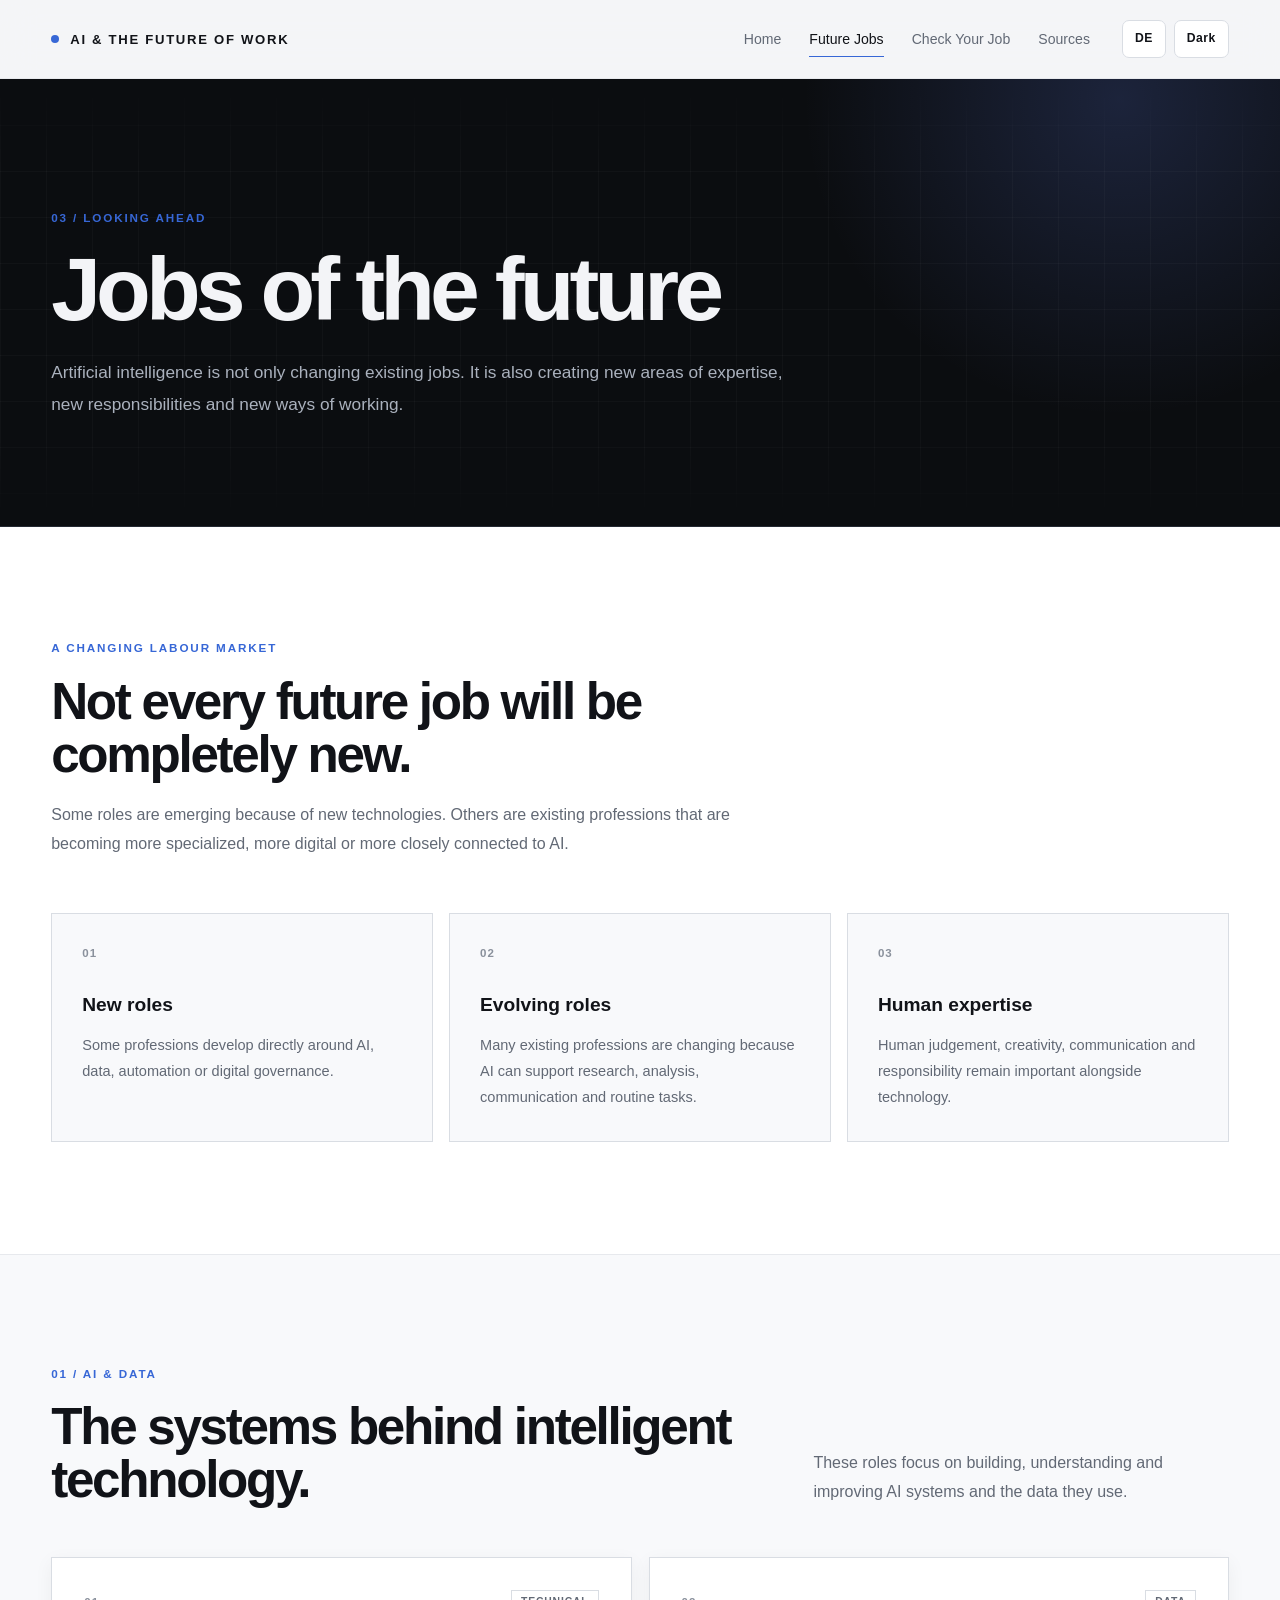
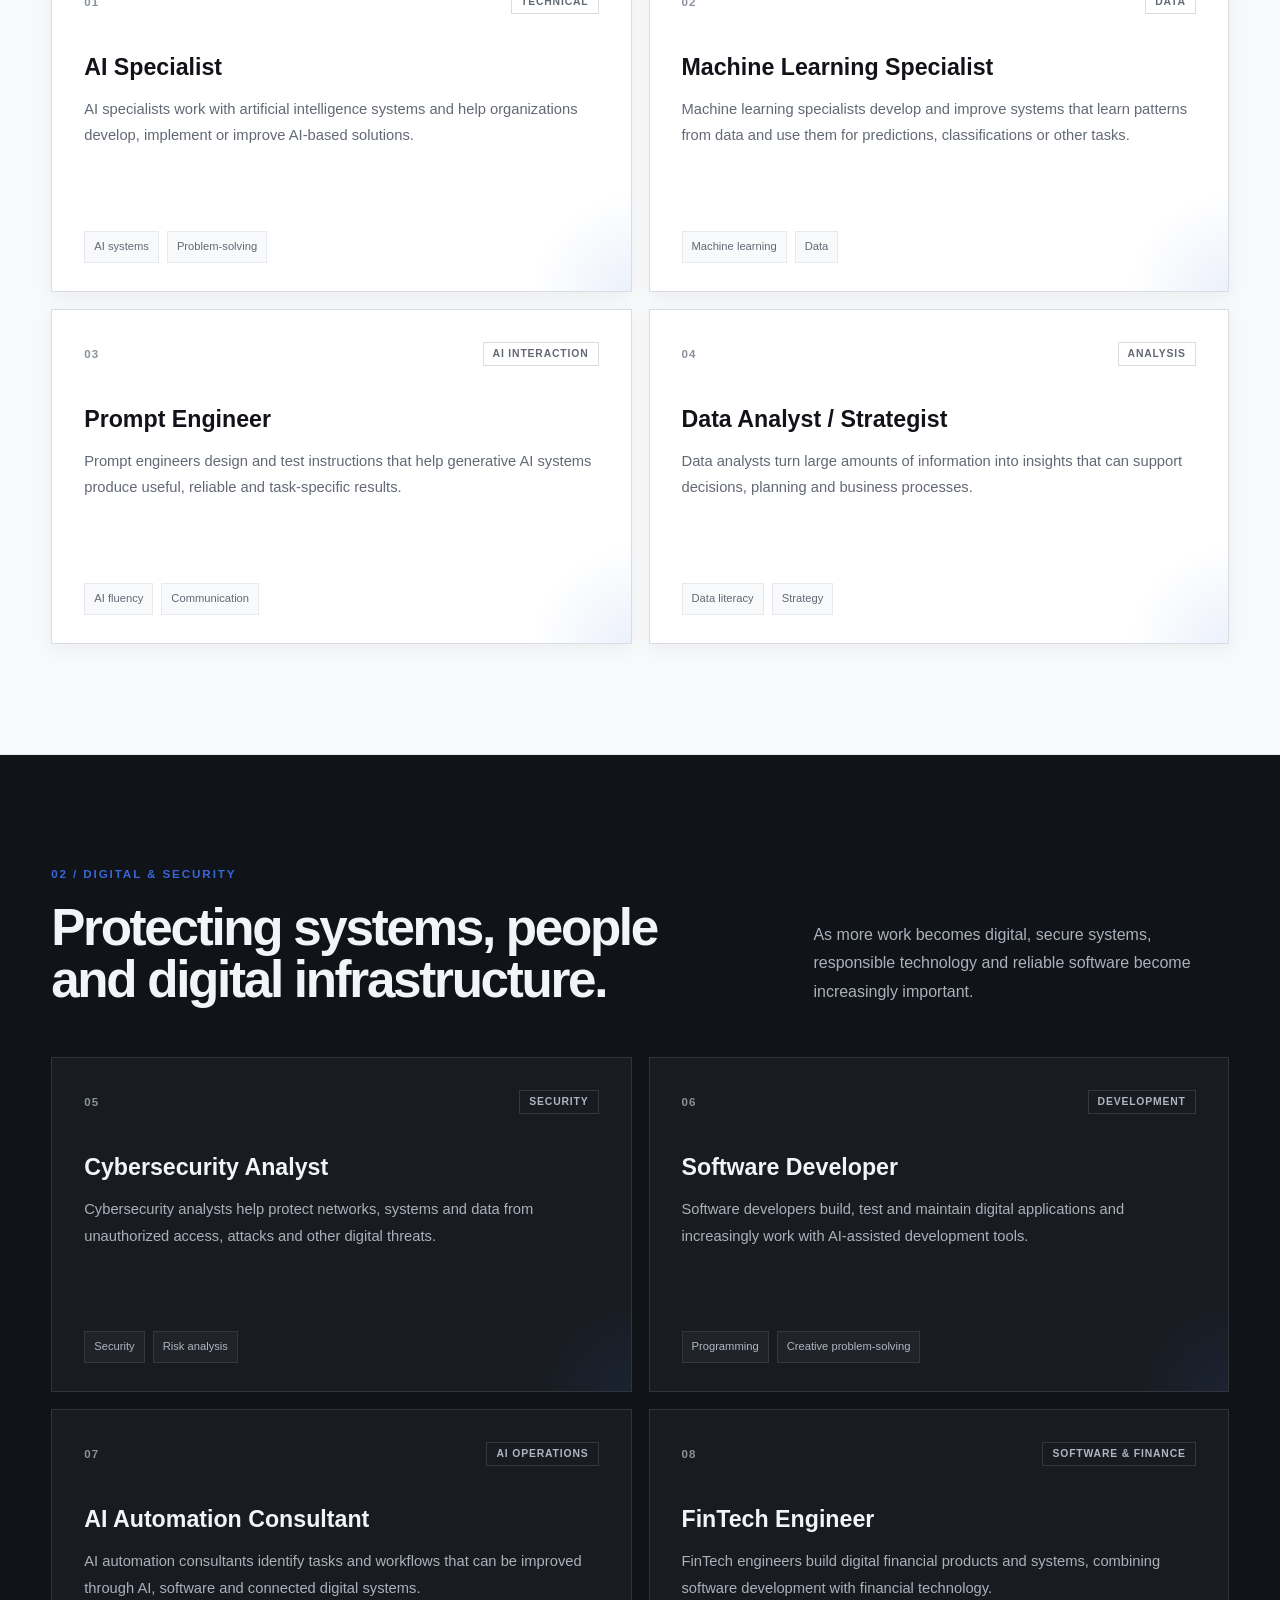
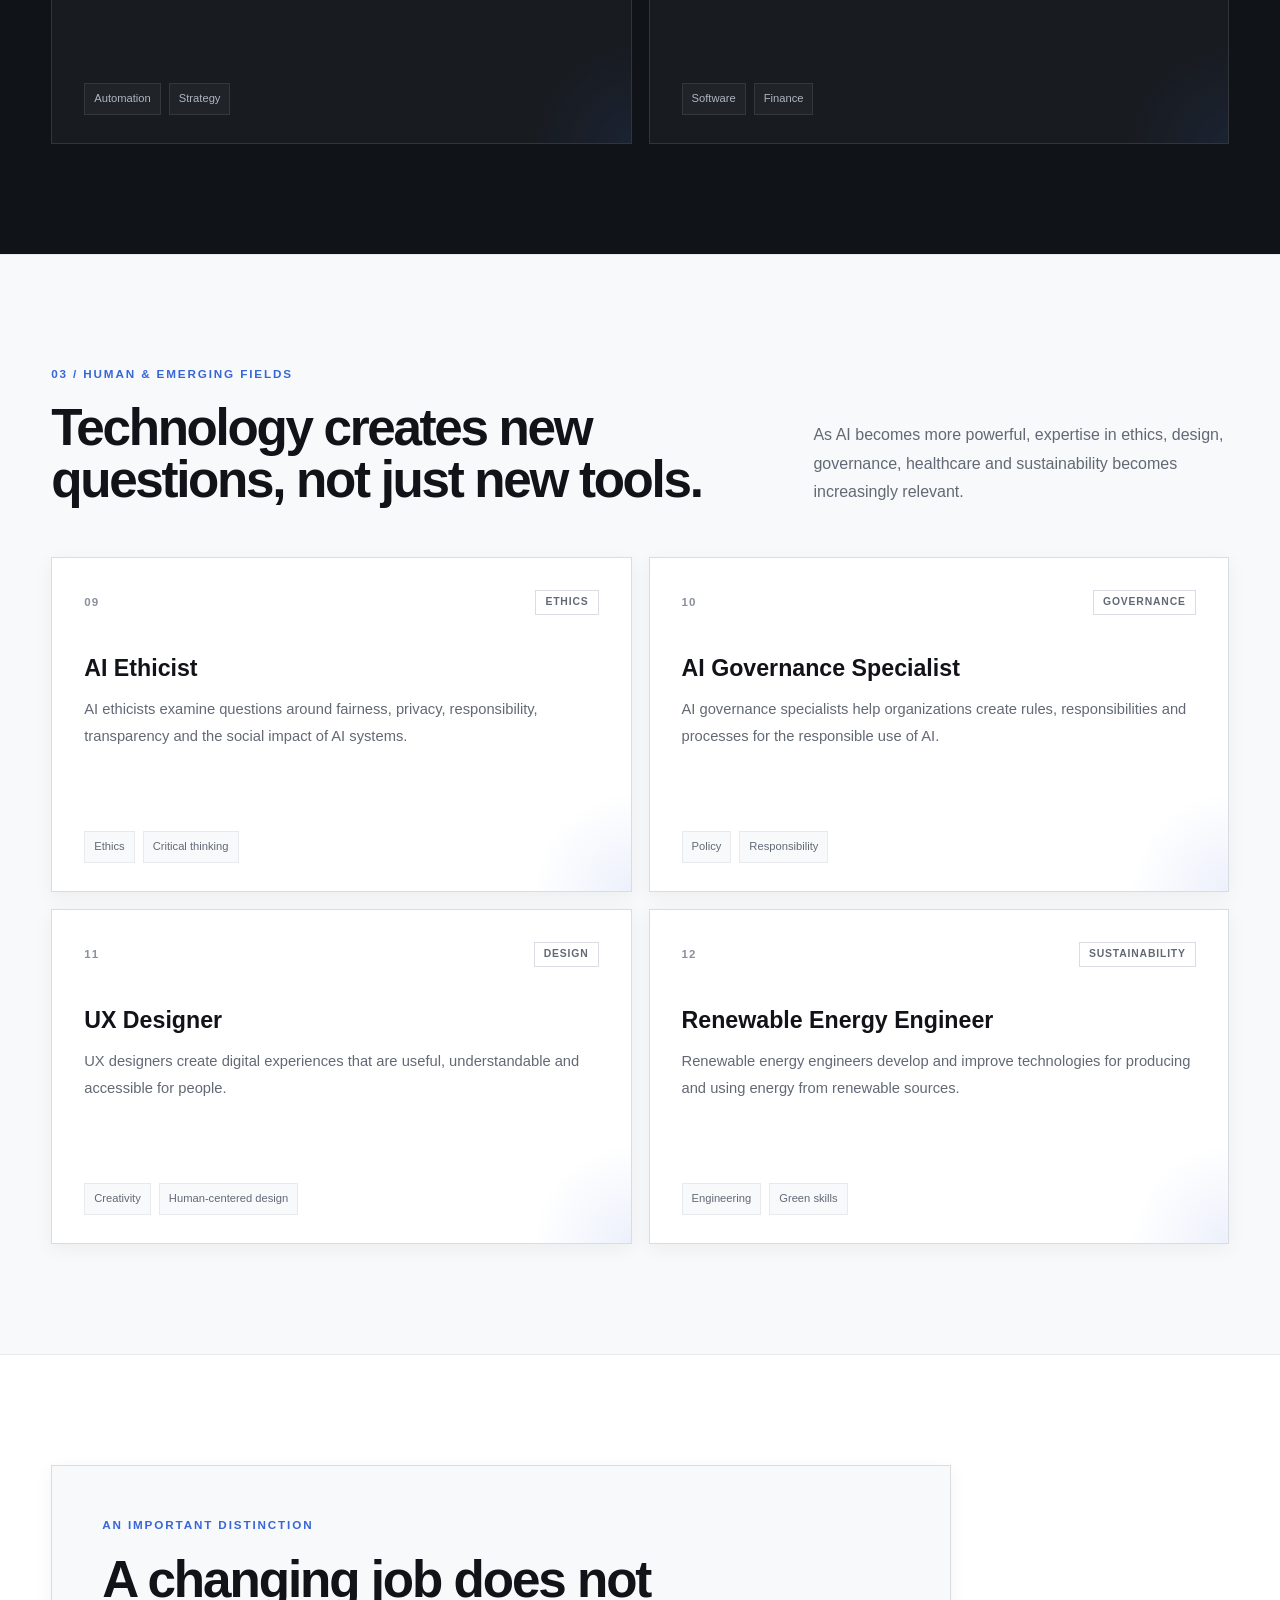
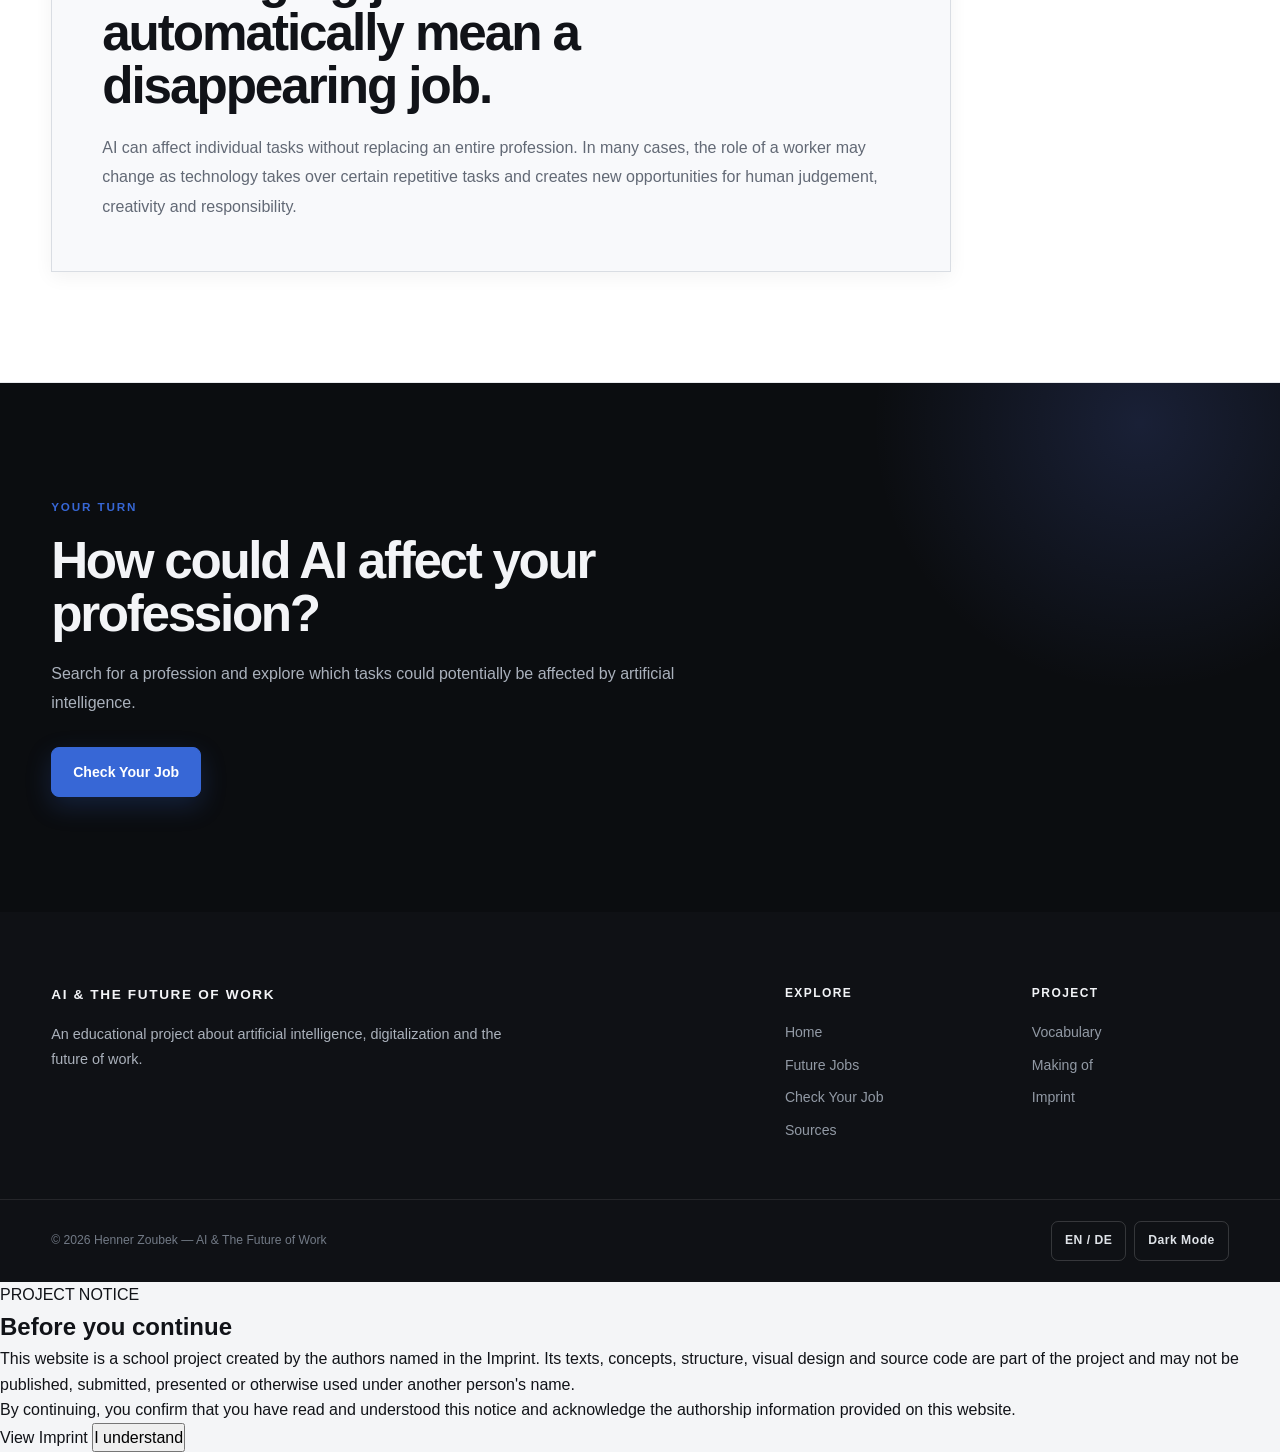
==== commit e4286d19: "Update print statement from 'Hello' to 'Goodbye'" ====
--- a/future-jobs.html
+++ b/future-jobs.html
@@ -1429,6 +1429,71 @@
 
     <script src="script.js"></script>
 
+<!-- =========================================
+     PROJECT RIGHTS NOTICE
+     ========================================= -->
+
+<div
+    class="rights-notice"
+    id="rights-notice"
+    role="dialog"
+    aria-modal="true"
+    aria-labelledby="rights-notice-title"
+>
+
+    <div class="rights-notice-card">
+
+        <div class="rights-notice-label">
+            PROJECT NOTICE
+        </div>
+
+        <h2
+            id="rights-notice-title"
+            data-en="Before you continue"
+            data-de="Bevor du fortfährst"
+        >
+            Before you continue
+        </h2>
+
+        <p
+            data-en="This website is a school project created by the authors named in the Imprint. Its texts, concepts, structure, visual design and source code are part of the project and may not be published, submitted, presented or otherwise used under another person's name."
+            data-de="Diese Website ist ein Schulprojekt der im Impressum genannten Autoren. Texte, Konzepte, Struktur, visuelles Design und Quellcode sind Bestandteil des Projekts und dürfen nicht unter dem Namen einer anderen Person veröffentlicht, eingereicht, präsentiert oder anderweitig als eigenes Werk verwendet werden."
+        >
+            This website is a school project created by the authors named in the Imprint. Its texts, concepts, structure, visual design and source code are part of the project and may not be published, submitted, presented or otherwise used under another person's name.
+        </p>
+
+        <p
+            data-en="By continuing, you confirm that you have read and understood this notice and acknowledge the authorship information provided on this website."
+            data-de="Mit dem Fortfahren bestätigst du, dass du diesen Hinweis gelesen und verstanden hast und die auf dieser Website angegebenen Autorenangaben zur Kenntnis nimmst."
+        >
+            By continuing, you confirm that you have read and understood this notice and acknowledge the authorship information provided on this website.
+        </p>
+
+        <div class="rights-notice-actions">
+
+            <a
+                href="imprint.html"
+                data-en="View Imprint"
+                data-de="Impressum ansehen"
+            >
+                View Imprint
+            </a>
+
+            <button
+                type="button"
+                id="rights-notice-accept"
+                data-en="I understand"
+                data-de="Verstanden"
+            >
+                I understand
+            </button>
+
+        </div>
+
+    </div>
+
+</div>
+	
 </body>
 
-</html>+</html>
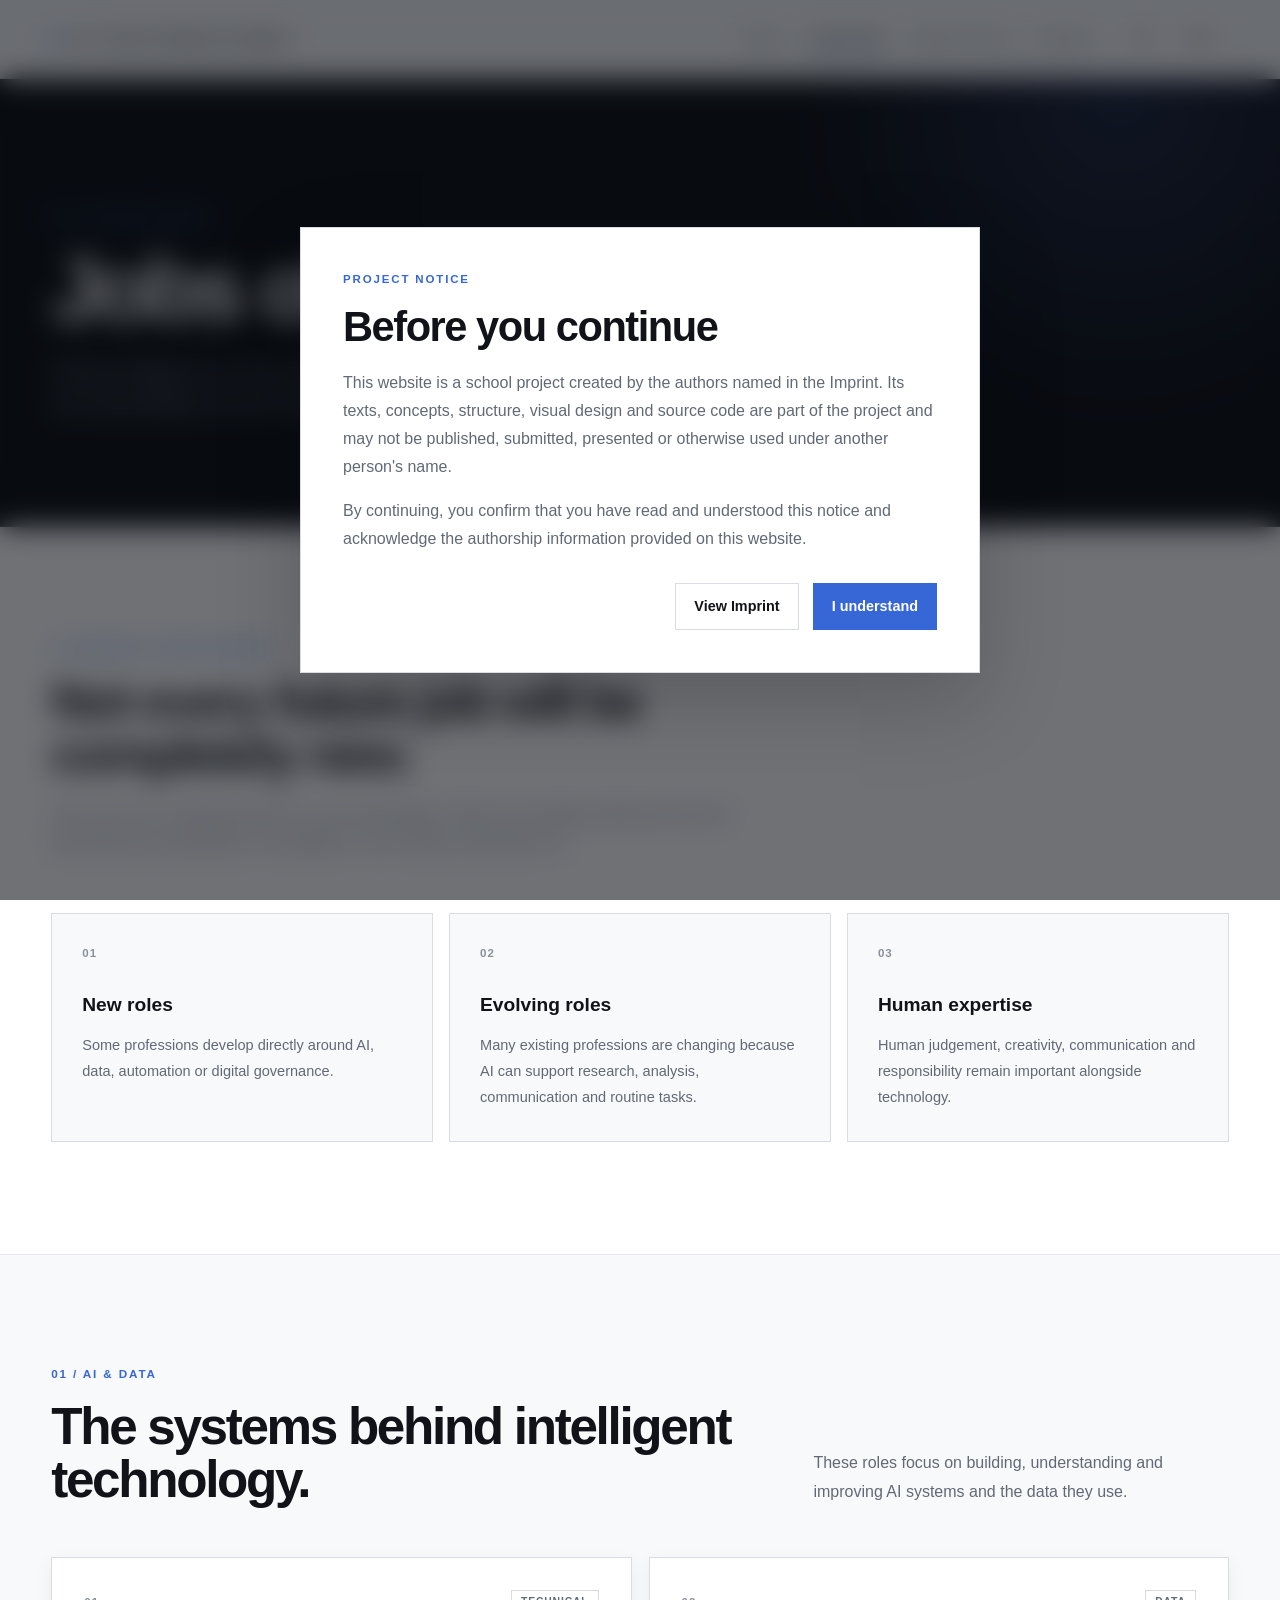
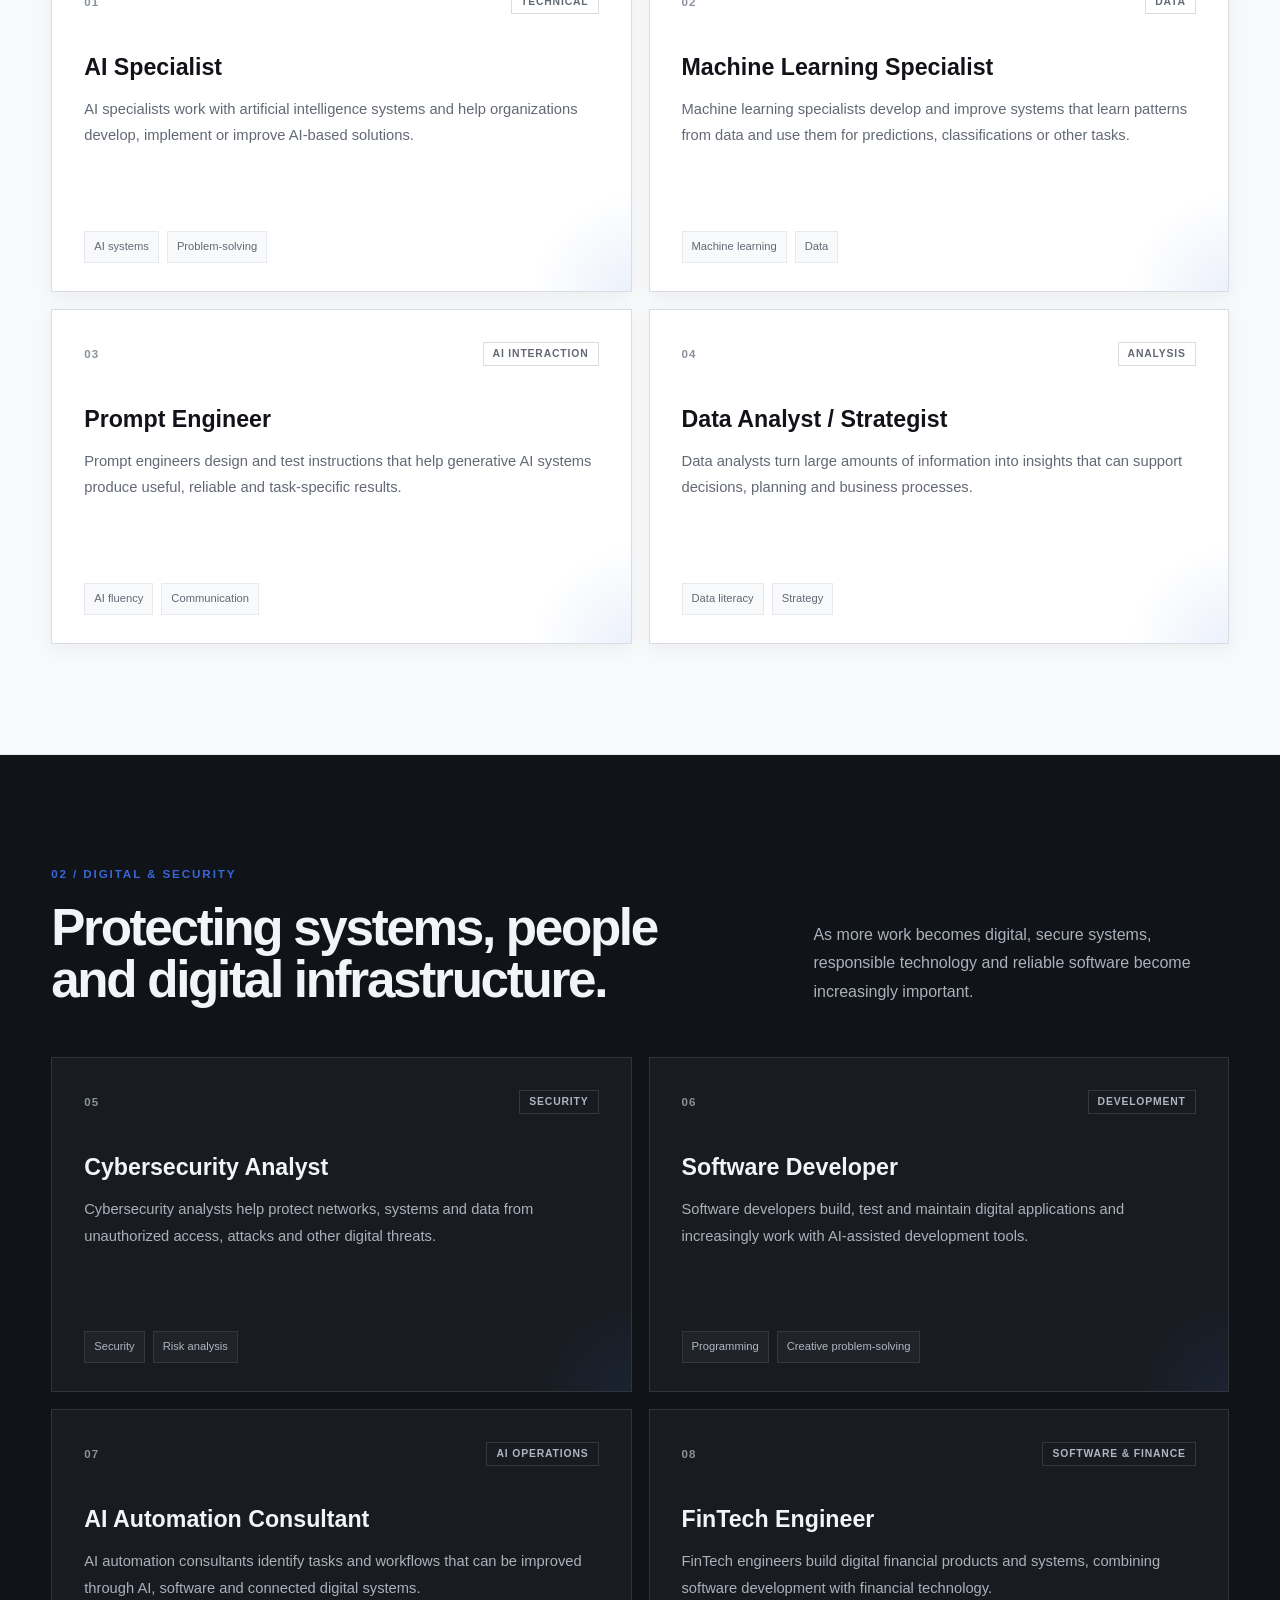
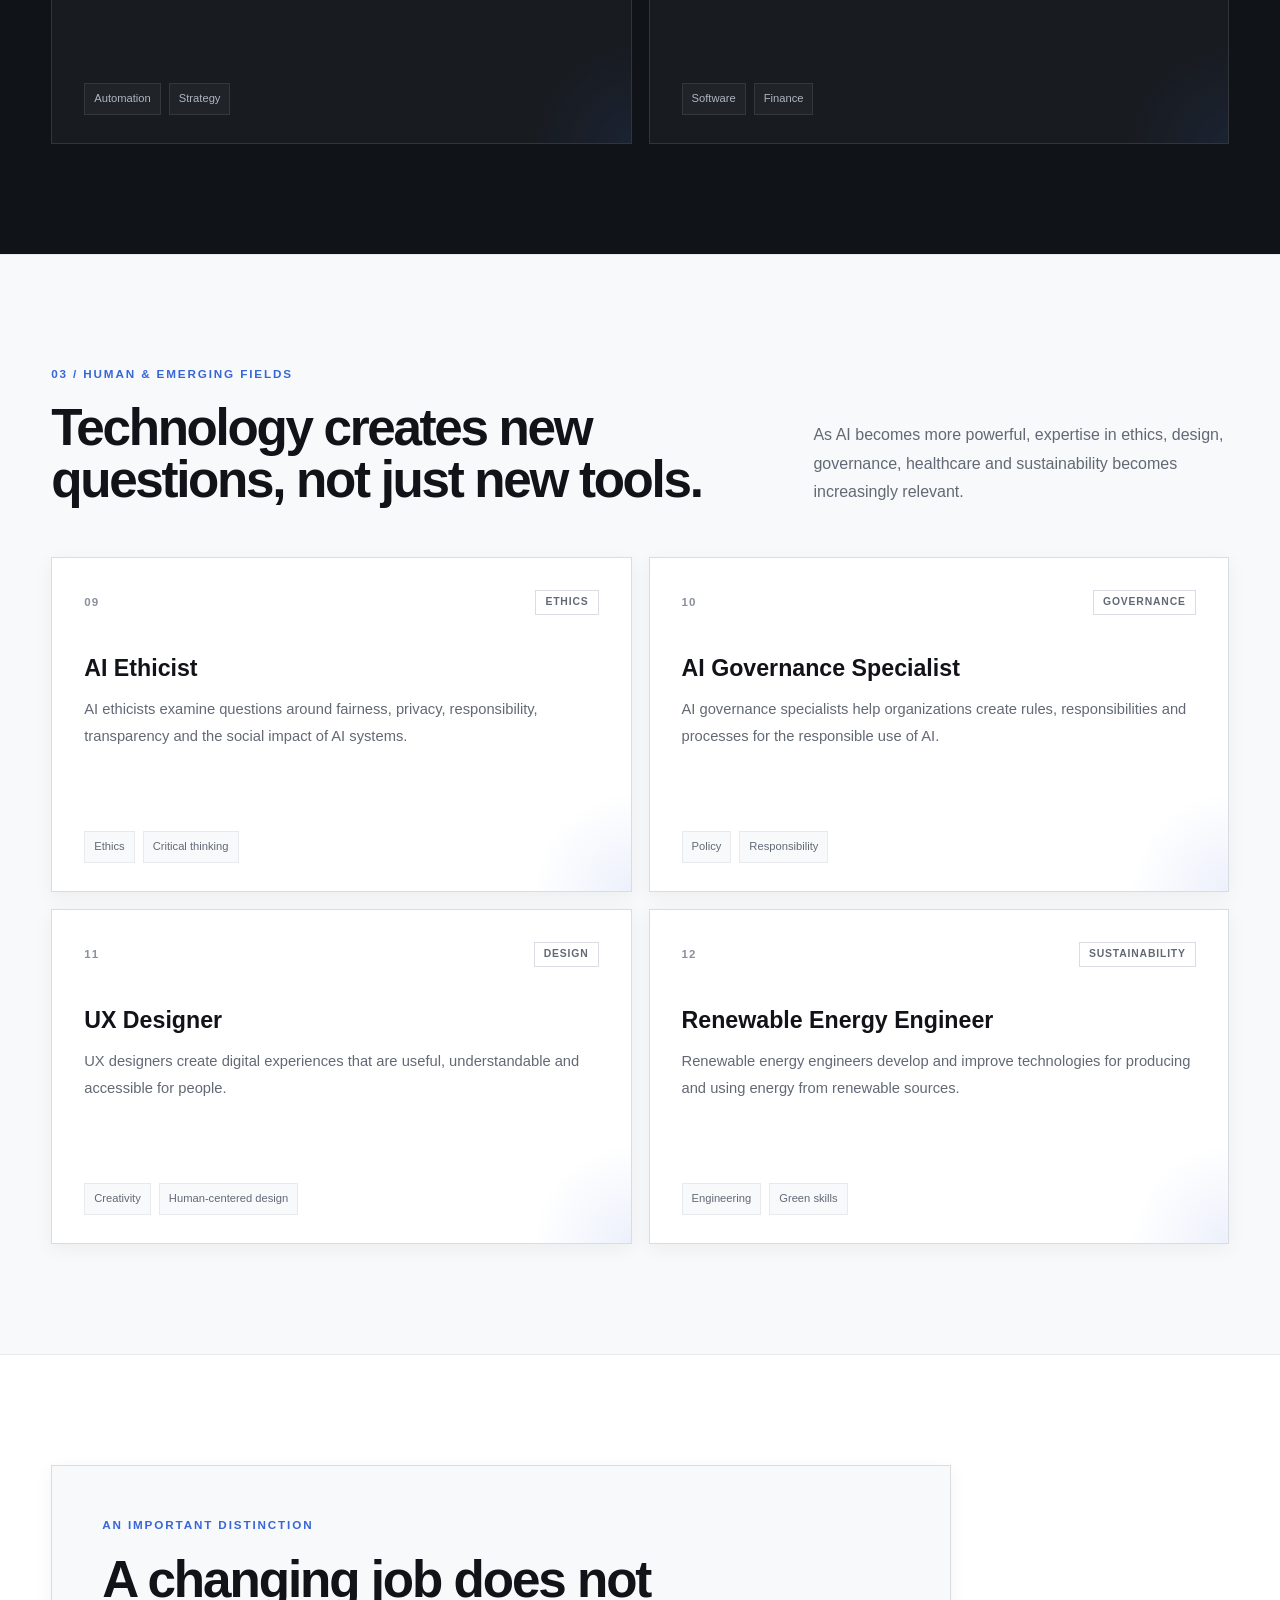
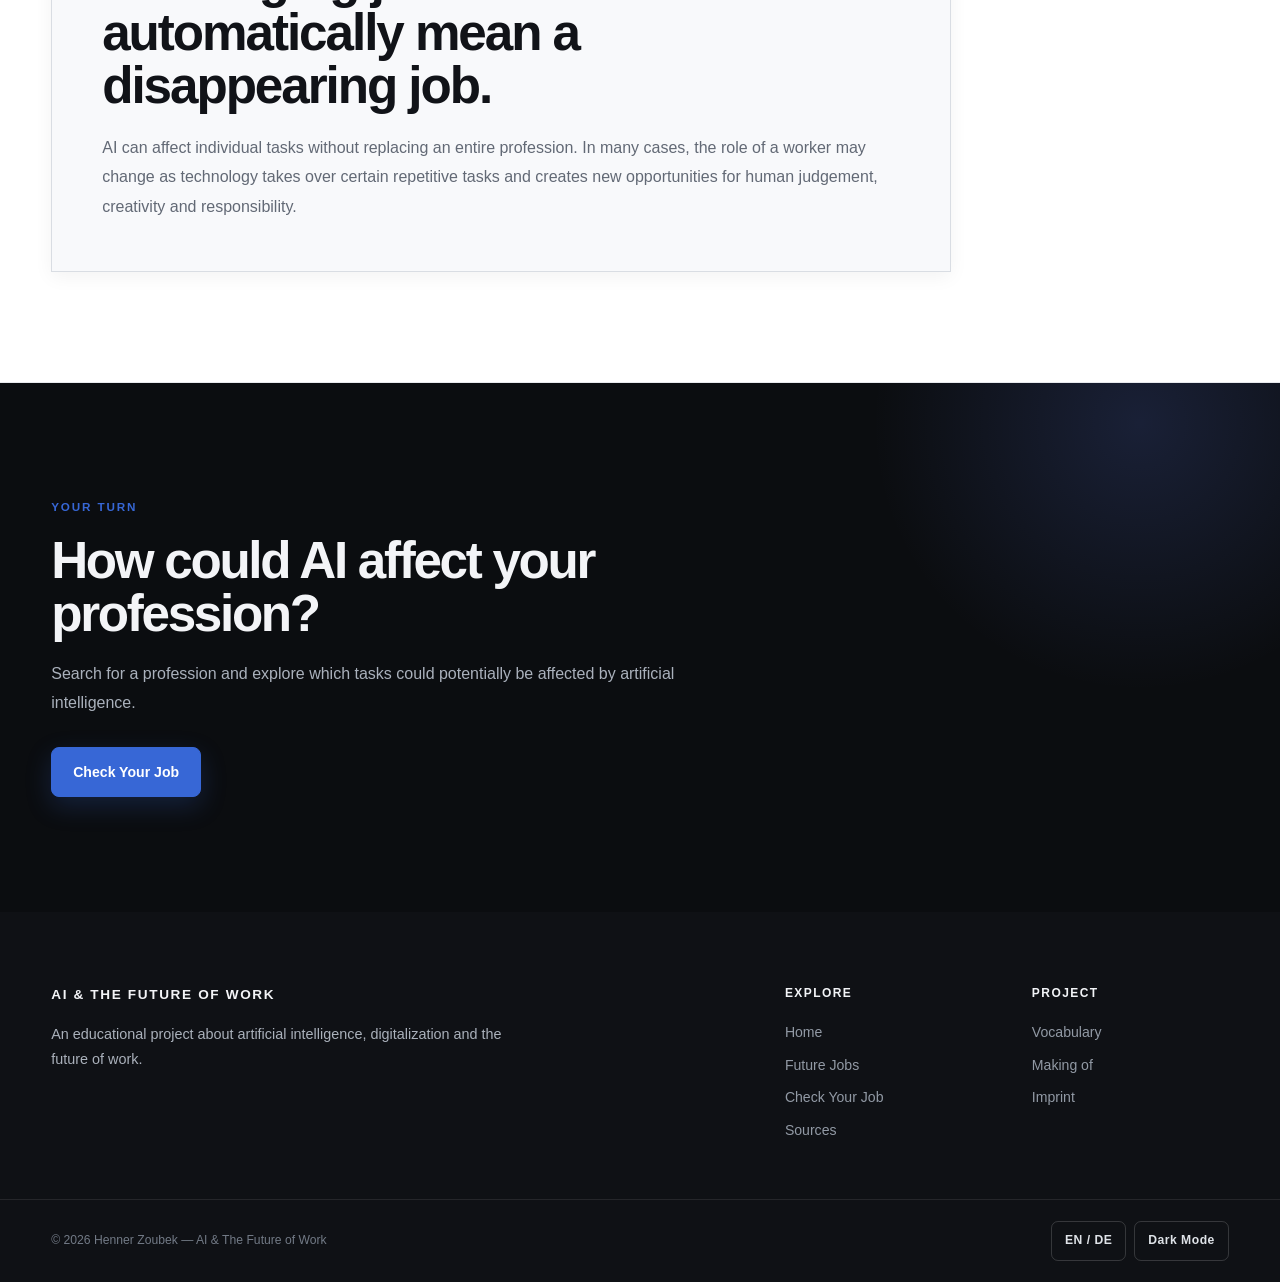
==== commit 5aca19c6: "Update print statement from 'Hello' to 'Goodbye'" ====
--- a/future-jobs.html
+++ b/future-jobs.html
@@ -1422,78 +1422,79 @@
     </footer>
 
 
-
     <!-- =========================================
          JAVASCRIPT
     ========================================== -->
 
     <script src="script.js"></script>
 
-<!-- =========================================
-     PROJECT RIGHTS NOTICE
-     ========================================= -->
-
-<div
-    class="rights-notice"
-    id="rights-notice"
-    role="dialog"
-    aria-modal="true"
-    aria-labelledby="rights-notice-title"
->
-
-    <div class="rights-notice-card">
-
-        <div class="rights-notice-label">
-            PROJECT NOTICE
+
+    <!-- =========================================
+         PROJECT RIGHTS NOTICE
+    ========================================== -->
+
+    <div
+        class="rights-notice"
+        id="rights-notice"
+        role="dialog"
+        aria-modal="true"
+        aria-labelledby="rights-notice-title"
+    >
+
+        <div class="rights-notice-card">
+
+            <div class="rights-notice-label">
+                PROJECT NOTICE
+            </div>
+
+            <h2
+                id="rights-notice-title"
+                data-en="Before you continue"
+                data-de="Bevor du fortfährst"
+            >
+                Before you continue
+            </h2>
+
+            <p
+                data-en="This website is a school project created by the authors named in the Imprint. Its texts, concepts, structure, visual design and source code are part of the project and may not be published, submitted, presented or otherwise used under another person's name."
+                data-de="Diese Website ist ein Schulprojekt der im Impressum genannten Autoren. Texte, Konzepte, Struktur, visuelles Design und Quellcode sind Bestandteil des Projekts und dürfen nicht unter dem Namen einer anderen Person veröffentlicht, eingereicht, präsentiert oder anderweitig als eigenes Werk verwendet werden."
+            >
+                This website is a school project created by the authors named in the Imprint. Its texts, concepts, structure, visual design and source code are part of the project and may not be published, submitted, presented or otherwise used under another person's name.
+            </p>
+
+            <p
+                data-en="By continuing, you confirm that you have read and understood this notice and acknowledge the authorship information provided on this website."
+                data-de="Mit dem Fortfahren bestätigst du, dass du diesen Hinweis gelesen und verstanden hast und die auf dieser Website angegebenen Autorenangaben zur Kenntnis nimmst."
+            >
+                By continuing, you confirm that you have read and understood this notice and acknowledge the authorship information provided on this website.
+            </p>
+
+            <div class="rights-notice-actions">
+
+                <a
+                    href="imprint.html"
+                    data-en="View Imprint"
+                    data-de="Impressum ansehen"
+                >
+                    View Imprint
+                </a>
+
+                <button
+                    type="button"
+                    id="rights-notice-accept"
+                    data-en="I understand"
+                    data-de="Verstanden"
+                >
+                    I understand
+                </button>
+
+            </div>
+
         </div>
 
-        <h2
-            id="rights-notice-title"
-            data-en="Before you continue"
-            data-de="Bevor du fortfährst"
-        >
-            Before you continue
-        </h2>
-
-        <p
-            data-en="This website is a school project created by the authors named in the Imprint. Its texts, concepts, structure, visual design and source code are part of the project and may not be published, submitted, presented or otherwise used under another person's name."
-            data-de="Diese Website ist ein Schulprojekt der im Impressum genannten Autoren. Texte, Konzepte, Struktur, visuelles Design und Quellcode sind Bestandteil des Projekts und dürfen nicht unter dem Namen einer anderen Person veröffentlicht, eingereicht, präsentiert oder anderweitig als eigenes Werk verwendet werden."
-        >
-            This website is a school project created by the authors named in the Imprint. Its texts, concepts, structure, visual design and source code are part of the project and may not be published, submitted, presented or otherwise used under another person's name.
-        </p>
-
-        <p
-            data-en="By continuing, you confirm that you have read and understood this notice and acknowledge the authorship information provided on this website."
-            data-de="Mit dem Fortfahren bestätigst du, dass du diesen Hinweis gelesen und verstanden hast und die auf dieser Website angegebenen Autorenangaben zur Kenntnis nimmst."
-        >
-            By continuing, you confirm that you have read and understood this notice and acknowledge the authorship information provided on this website.
-        </p>
-
-        <div class="rights-notice-actions">
-
-            <a
-                href="imprint.html"
-                data-en="View Imprint"
-                data-de="Impressum ansehen"
-            >
-                View Imprint
-            </a>
-
-            <button
-                type="button"
-                id="rights-notice-accept"
-                data-en="I understand"
-                data-de="Verstanden"
-            >
-                I understand
-            </button>
-
-        </div>
-
     </div>
 
-</div>
-	
+
 </body>
 
 </html>
--- a/style.css
+++ b/style.css
@@ -8275,4 +8275,174 @@
         grid-template-columns: 1fr;
         gap: 14px;
     }
-}+}
+
+/* =========================================
+   PROJECT RIGHTS NOTICE
+   ========================================= */
+
+.rights-notice {
+    position: fixed;
+    inset: 0;
+    z-index: 99999;
+
+    display: flex;
+    align-items: center;
+    justify-content: center;
+
+    padding: 24px;
+
+    background:
+        rgba(8, 12, 18, 0.58);
+
+    backdrop-filter: blur(14px);
+    -webkit-backdrop-filter: blur(14px);
+
+    opacity: 1;
+    visibility: visible;
+
+    transition:
+        opacity 0.35s ease,
+        visibility 0.35s ease;
+}
+
+
+.rights-notice.hidden {
+    opacity: 0;
+    visibility: hidden;
+    pointer-events: none;
+}
+
+
+.rights-notice-card {
+    width: min(680px, 100%);
+
+    padding: 42px;
+
+    background: var(--surface);
+    border: 1px solid var(--border);
+
+    box-shadow:
+        0 30px 80px rgba(0, 0, 0, 0.18);
+
+    transform: translateY(0);
+
+    transition:
+        transform 0.35s ease;
+}
+
+
+.rights-notice.hidden .rights-notice-card {
+    transform: translateY(12px);
+}
+
+
+.rights-notice-label {
+    margin-bottom: 16px;
+
+    font-size: 0.72rem;
+    font-weight: 700;
+    letter-spacing: 0.16em;
+    text-transform: uppercase;
+
+    color: var(--accent);
+}
+
+
+.rights-notice-card h2 {
+    margin: 0 0 20px;
+
+    font-size: clamp(1.8rem, 4vw, 2.6rem);
+    line-height: 1.05;
+    letter-spacing: -0.035em;
+
+    color: var(--text-primary);
+}
+
+
+.rights-notice-card p {
+    margin: 0 0 16px;
+
+    color: var(--text-secondary);
+
+    line-height: 1.75;
+}
+
+
+.rights-notice-actions {
+    display: flex;
+    align-items: center;
+    justify-content: flex-end;
+    gap: 14px;
+
+    margin-top: 30px;
+}
+
+
+.rights-notice-actions a,
+.rights-notice-actions button {
+    min-height: 44px;
+
+    padding: 11px 18px;
+
+    border: 1px solid var(--border);
+
+    font: inherit;
+    font-size: 0.9rem;
+    font-weight: 600;
+
+    cursor: pointer;
+
+    transition:
+        transform 0.2s ease,
+        background 0.2s ease,
+        border-color 0.2s ease;
+}
+
+
+.rights-notice-actions a {
+    display: inline-flex;
+    align-items: center;
+
+    color: var(--text-primary);
+    text-decoration: none;
+
+    background: transparent;
+}
+
+
+.rights-notice-actions button {
+    color: #fff;
+    background: var(--accent);
+    border-color: var(--accent);
+}
+
+
+.rights-notice-actions a:hover,
+.rights-notice-actions button:hover {
+    transform: translateY(-2px);
+}
+
+
+@media (max-width: 640px) {
+
+    .rights-notice {
+        padding: 16px;
+    }
+
+    .rights-notice-card {
+        padding: 28px 24px;
+    }
+
+    .rights-notice-actions {
+        flex-direction: column-reverse;
+        align-items: stretch;
+    }
+
+    .rights-notice-actions a,
+    .rights-notice-actions button {
+        width: 100%;
+        justify-content: center;
+        text-align: center;
+    }
+}
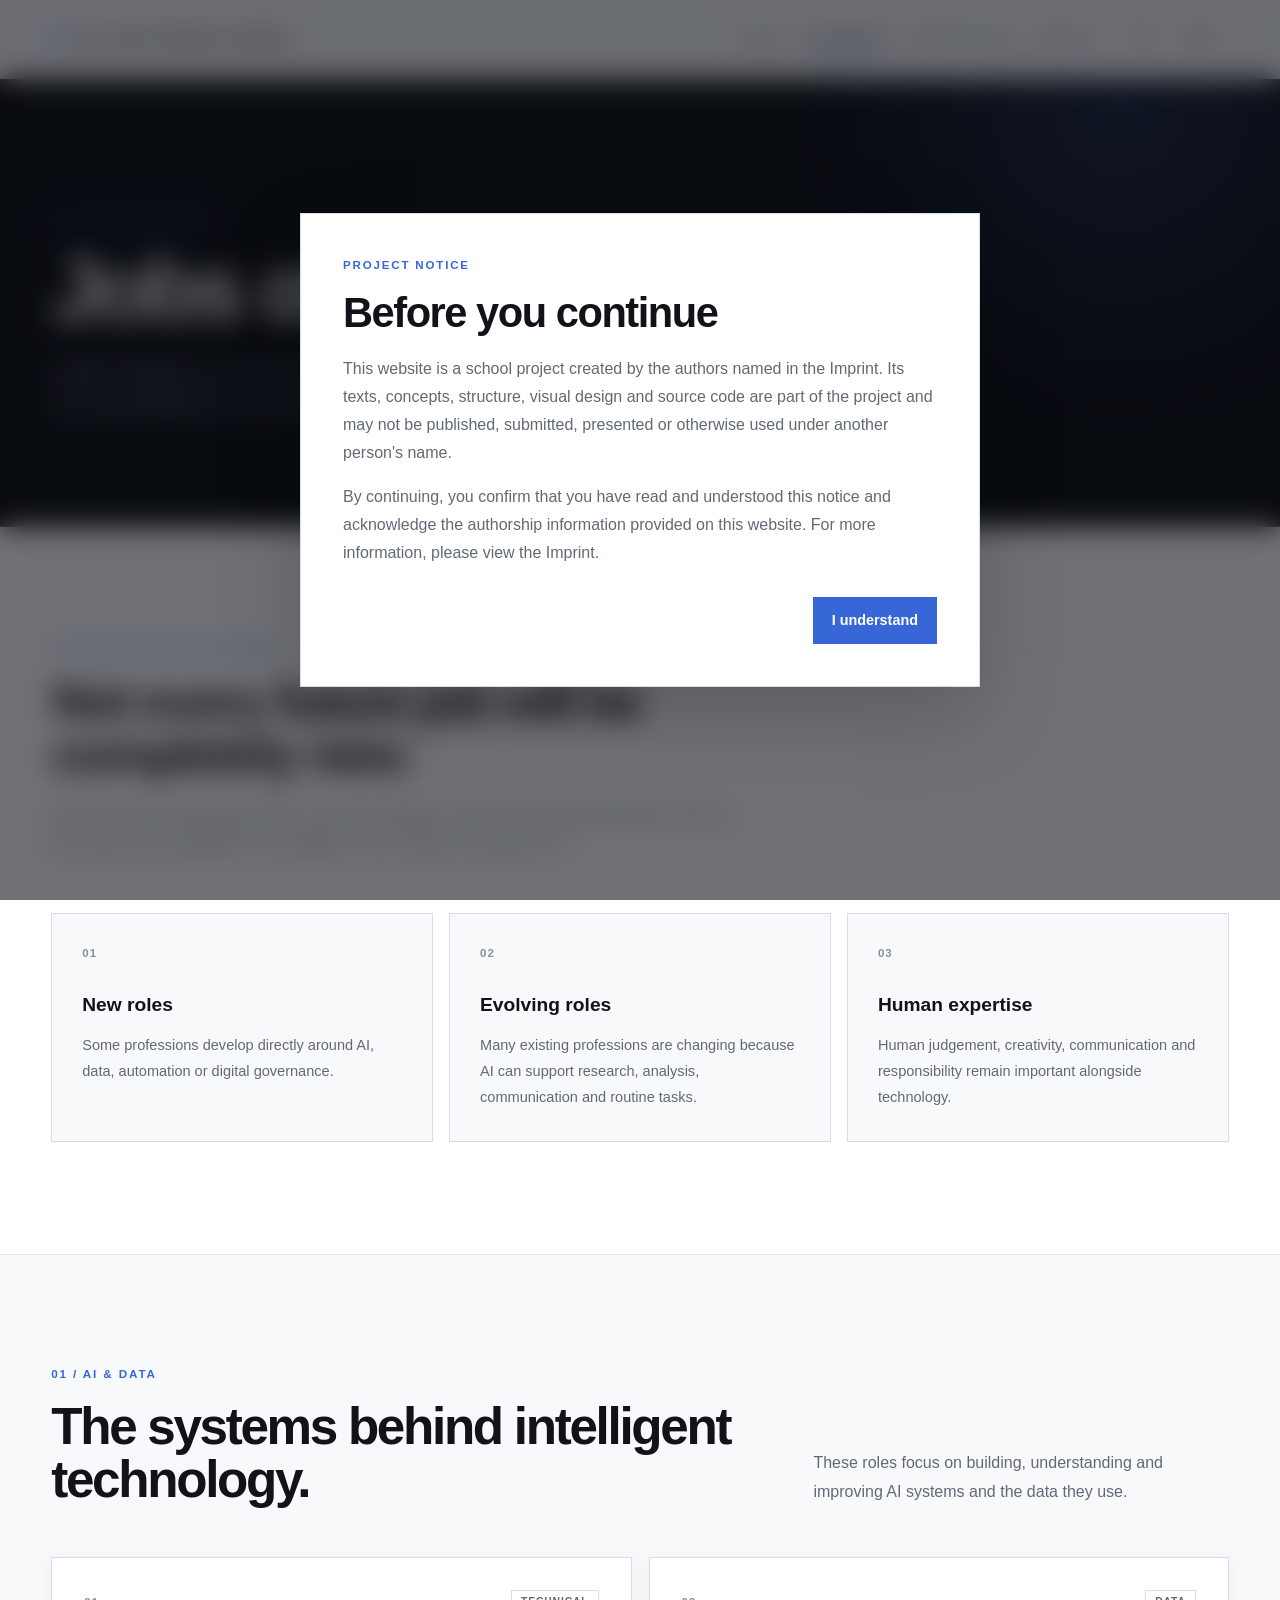
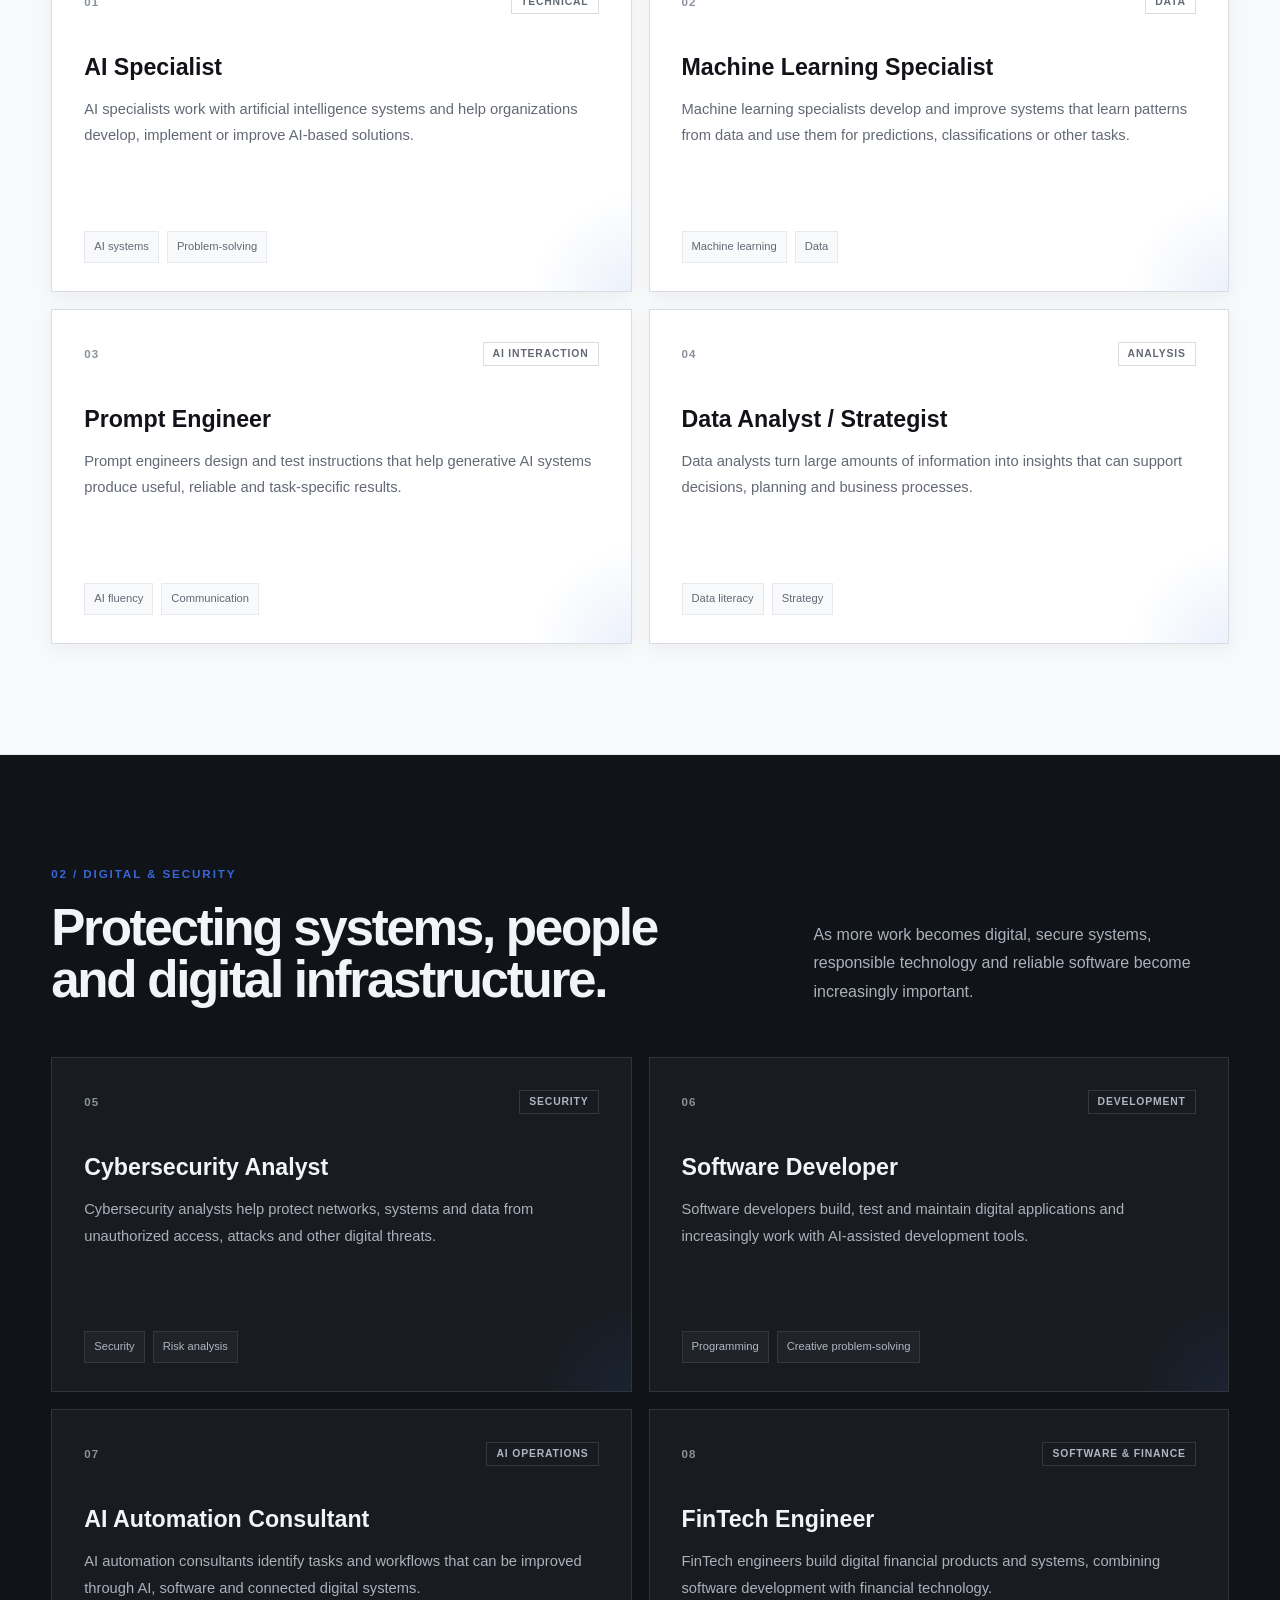
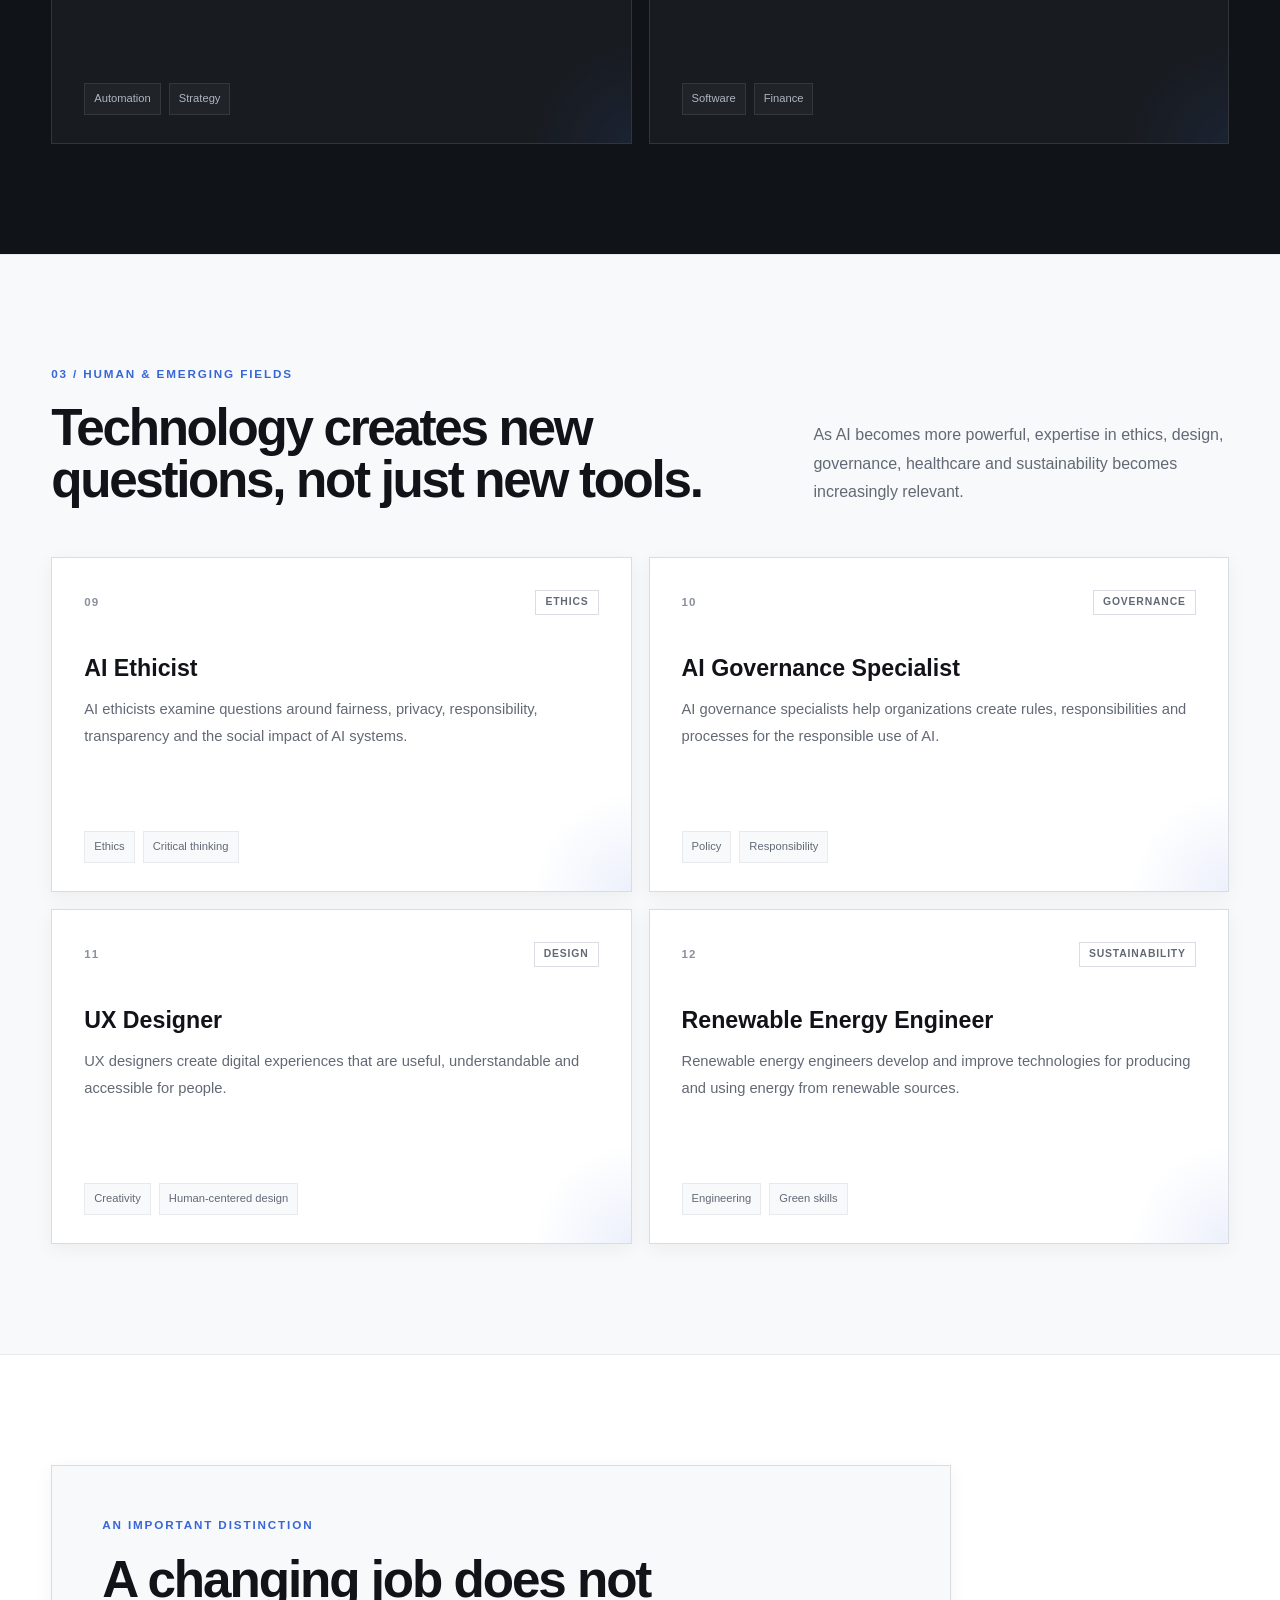
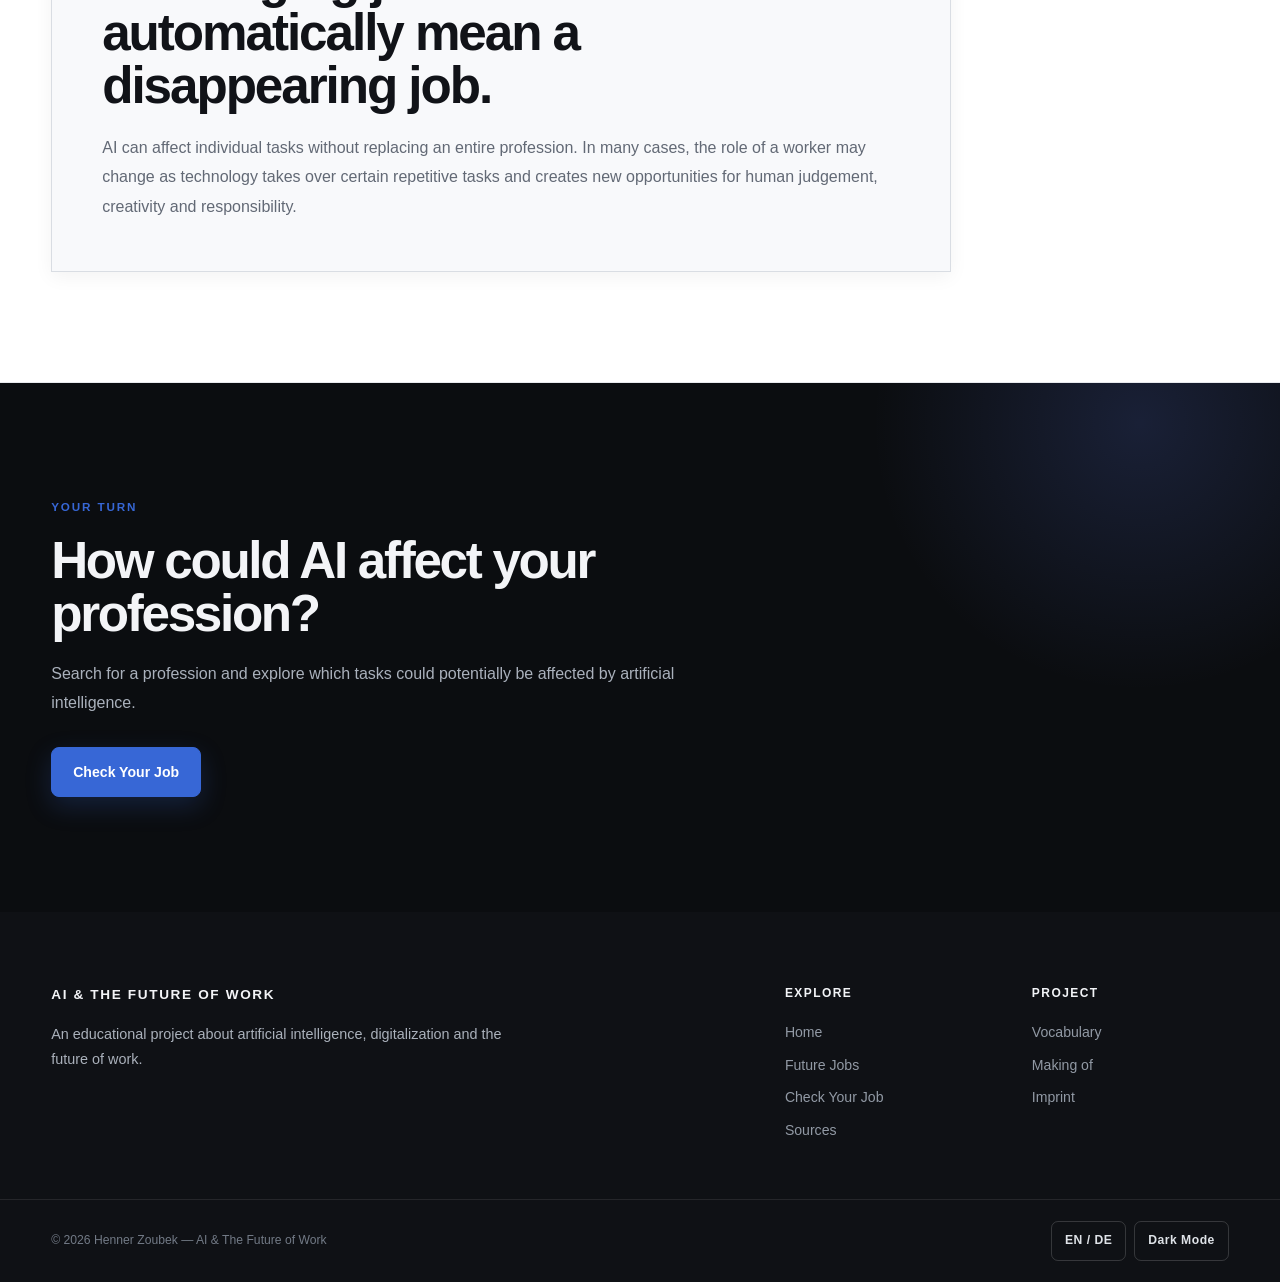
==== commit b109b957: "Update fmt.Println message from 'Hello' to 'Goodbye'" ====
--- a/future-jobs.html
+++ b/future-jobs.html
@@ -1422,78 +1422,73 @@
     </footer>
 
 
-    <!-- =========================================
-         JAVASCRIPT
-    ========================================== -->
-
-    <script src="script.js"></script>
-
-
-    <!-- =========================================
-         PROJECT RIGHTS NOTICE
-    ========================================== -->
-
-    <div
-        class="rights-notice"
-        id="rights-notice"
-        role="dialog"
-        aria-modal="true"
-        aria-labelledby="rights-notice-title"
-    >
-
-        <div class="rights-notice-card">
-
-            <div class="rights-notice-label">
-                PROJECT NOTICE
-            </div>
-
-            <h2
-                id="rights-notice-title"
-                data-en="Before you continue"
-                data-de="Bevor du fortfährst"
+<!-- =========================================
+     PROJECT RIGHTS NOTICE
+========================================== -->
+
+<div
+    class="rights-notice"
+    id="rights-notice"
+    role="dialog"
+    aria-modal="true"
+    aria-labelledby="rights-notice-title"
+>
+
+    <div class="rights-notice-card">
+
+        <div class="rights-notice-label">
+            PROJECT NOTICE
+        </div>
+
+
+        <h2
+            id="rights-notice-title"
+            data-en="Before you continue"
+            data-de="Bevor du fortfährst"
+        >
+            Before you continue
+        </h2>
+
+
+        <p
+            data-en="This website is a school project created by the authors named in the Imprint. Its texts, concepts, structure, visual design and source code are part of the project and may not be published, submitted, presented or otherwise used under another person's name."
+            data-de="Diese Website ist ein Schulprojekt der im Impressum genannten Autoren. Texte, Konzepte, Struktur, visuelles Design und Quellcode sind Bestandteil des Projekts und dürfen nicht unter dem Namen einer anderen Person veröffentlicht, eingereicht, präsentiert oder anderweitig als eigenes Werk verwendet werden."
+        >
+            This website is a school project created by the authors named in the Imprint. Its texts, concepts, structure, visual design and source code are part of the project and may not be published, submitted, presented or otherwise used under another person's name.
+        </p>
+
+
+        <p
+            data-en="By continuing, you confirm that you have read and understood this notice and acknowledge the authorship information provided on this website. For more information, please view the Imprint."
+            data-de="Mit dem Fortfahren bestätigst du, dass du diesen Hinweis gelesen und verstanden hast und die auf dieser Website angegebenen Autorenangaben zur Kenntnis nimmst. Weitere Informationen findest du im Impressum."
+        >
+            By continuing, you confirm that you have read and understood this notice and acknowledge the authorship information provided on this website. For more information, please view the Imprint.
+        </p>
+
+
+        <div class="rights-notice-actions">
+
+            <button
+                type="button"
+                id="rights-notice-accept"
+                data-en="I understand"
+                data-de="Verstanden"
             >
-                Before you continue
-            </h2>
-
-            <p
-                data-en="This website is a school project created by the authors named in the Imprint. Its texts, concepts, structure, visual design and source code are part of the project and may not be published, submitted, presented or otherwise used under another person's name."
-                data-de="Diese Website ist ein Schulprojekt der im Impressum genannten Autoren. Texte, Konzepte, Struktur, visuelles Design und Quellcode sind Bestandteil des Projekts und dürfen nicht unter dem Namen einer anderen Person veröffentlicht, eingereicht, präsentiert oder anderweitig als eigenes Werk verwendet werden."
-            >
-                This website is a school project created by the authors named in the Imprint. Its texts, concepts, structure, visual design and source code are part of the project and may not be published, submitted, presented or otherwise used under another person's name.
-            </p>
-
-            <p
-                data-en="By continuing, you confirm that you have read and understood this notice and acknowledge the authorship information provided on this website."
-                data-de="Mit dem Fortfahren bestätigst du, dass du diesen Hinweis gelesen und verstanden hast und die auf dieser Website angegebenen Autorenangaben zur Kenntnis nimmst."
-            >
-                By continuing, you confirm that you have read and understood this notice and acknowledge the authorship information provided on this website.
-            </p>
-
-            <div class="rights-notice-actions">
-
-                <a
-                    href="imprint.html"
-                    data-en="View Imprint"
-                    data-de="Impressum ansehen"
-                >
-                    View Imprint
-                </a>
-
-                <button
-                    type="button"
-                    id="rights-notice-accept"
-                    data-en="I understand"
-                    data-de="Verstanden"
-                >
-                    I understand
-                </button>
-
-            </div>
+                I understand
+            </button>
 
         </div>
 
     </div>
 
+</div>
+
+
+<!-- =========================================
+     JAVASCRIPT
+========================================== -->
+
+<script src="script.js"></script>
 
 </body>
 
